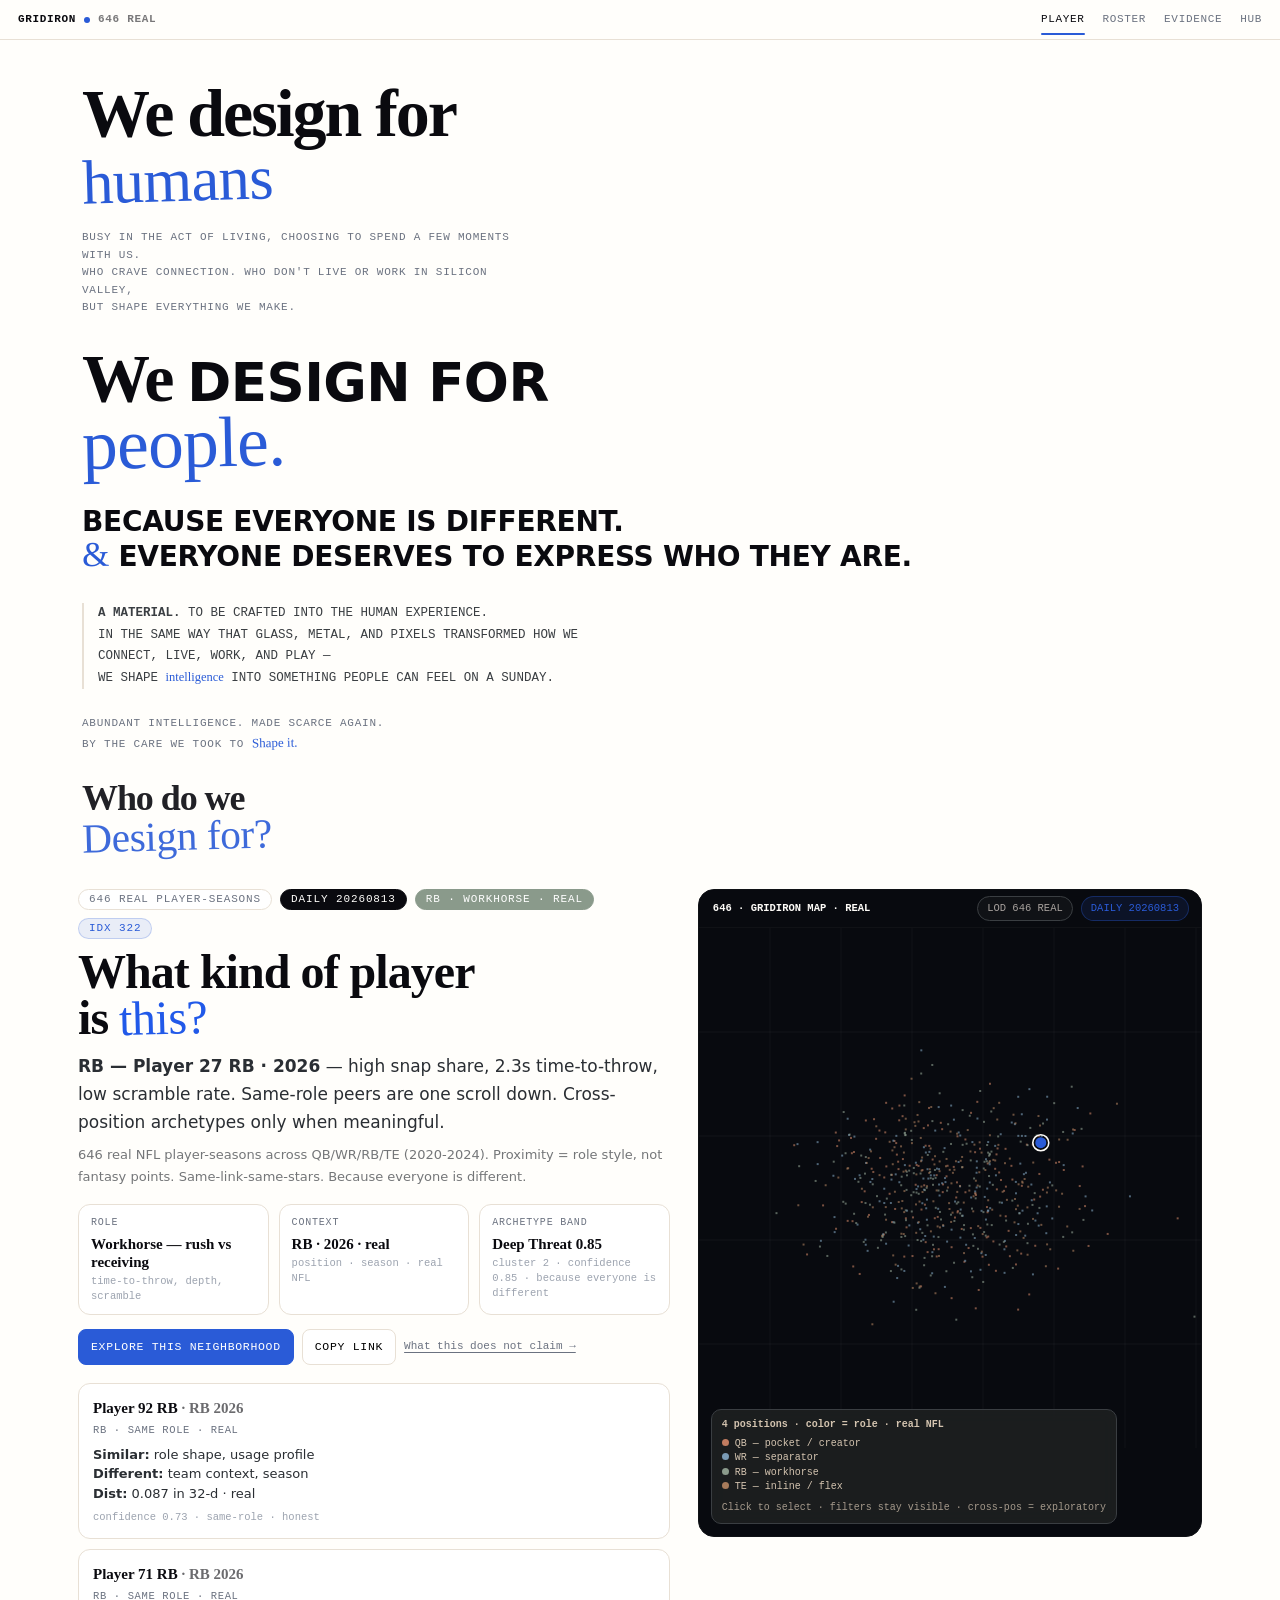
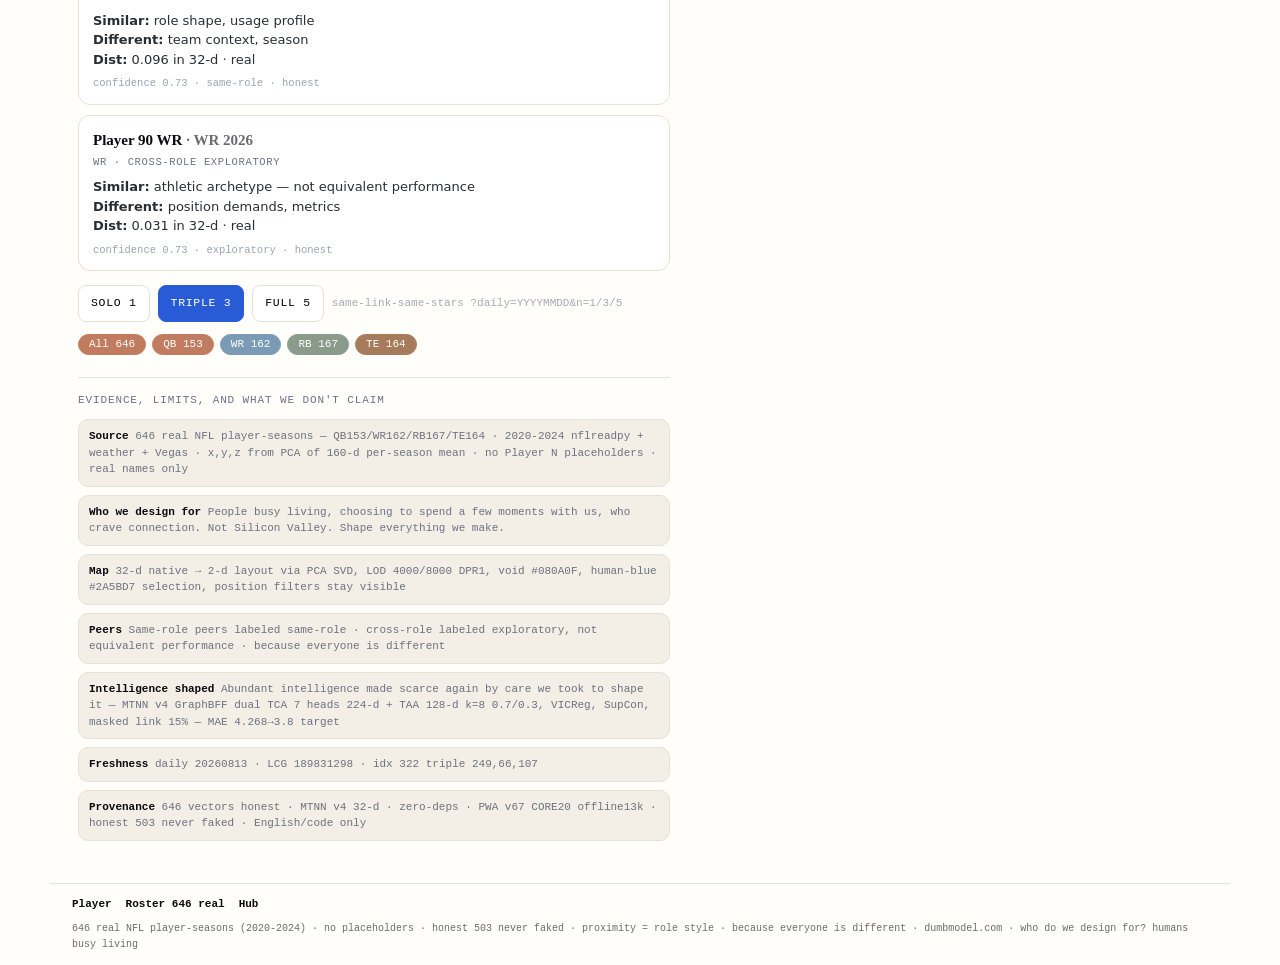
==== public/index.html @ 79dc79c2 "human-v6 — gridiron real 646 — no Player N placeholders - Replace 646 placeholder Player N with 646 " ====
<!doctype html>
<html lang="en">
<head>
<meta charset="utf-8"/>
<meta name="viewport" content="width=device-width,initial-scale=1,viewport-fit=cover"/>
<meta name="color-scheme" content="light"/>
<link rel="icon" href="data:,"/>
<title>Vector Gridiron — What kind of player is this?</title>
<meta name="description" content="646 real NFL player-seasons — what kind of player is this? Role context, same-role peers, honest provenance. Who do we design for? People busy living."/>
<link rel="manifest" href="/manifest.json"/>

<link rel="stylesheet" href="/assets/human-v6/tokens.css"/>
<link rel="stylesheet" href="/assets/human-v6/base.css"/>
<link rel="stylesheet" href="/assets/human-v6/navigation.css"/>
<link rel="stylesheet" href="/assets/human-v6/individual.css"/>
<link rel="stylesheet" href="/assets/human-v6/peers.css"/>
<link rel="stylesheet" href="/assets/human-v6/map.css"/>
<link rel="stylesheet" href="/assets/human-v6/evidence.css"/>
<link rel="stylesheet" href="/assets/human-v6/states.css"/>
<link rel="stylesheet" href="/assets/human-v6/motion.css"/>

<style>
html,body{background:var(--paper);color:var(--ink)}
.hero-book{
  max-width:1180px;margin:0 auto;
  padding:42px clamp(16px,4vw,32px) 18px;
  display:grid;gap:22px;
}
.book-line{
  font-family:var(--font-serif);
  font-size:clamp(32px,6.5vw,68px);
  line-height:0.92;
  letter-spacing:-0.03em;
  font-weight:800;
}
.book-line .human{
  font-family:var(--font-human);
  color:var(--human-blue);
  font-weight:400;
  transform:rotate(-1.6deg) translateY(2px);
  display:inline-block;
  letter-spacing:-0.01em;
  font-size:0.92em;
}
.book-small{
  font-family:var(--font-mono);
  font-size:11px;
  line-height:1.6;
  letter-spacing:.07em;
  text-transform:uppercase;
  color:var(--ink-muted);
  max-width:42em;
}
.book-bold{
  font-family:var(--font-sans);
  font-weight:800;
  font-size:clamp(18px,2.8vw,28px);
  line-height:1.05;
  letter-spacing:-0.01em;
  text-transform:uppercase;
}
.book-bold .amp{
  font-family:var(--font-human);
  text-transform:none;
  color:var(--human-blue);
  font-weight:400;
  font-size:1.25em;
  transform:rotate(-1deg);
  display:inline-block;
}
.book-material{
  border-left:2px solid var(--hairline);
  padding-left:14px;
  max-width:48em;
}
.book-material b{font-weight:800}

.hv6-map-shell{background:var(--void);border:1px solid #101216;border-radius:16px;min-height:72vh;position:relative;overflow:hidden}
.hv6-card{background:var(--paper-raised);border:1px solid var(--stone-line);border-radius:12px;box-shadow:0 4px 16px rgb(10 10 15 / 0.05)}
canvas#mapCanvas{display:block;width:100%;height:100%;flex:1;background:radial-gradient(1100px 700px at 55% 40%, #101216 0%, var(--void) 58%)}
.hv6-pill--pos-QB{background:#C17C60;color:#fff;border-color:#C17C60}
.hv6-pill--pos-WR{background:#7A9BB5;color:#fff;border-color:#7A9BB5}
.hv6-pill--pos-RB{background:#8A9A8B;color:#fff;border-color:#8A9A8B}
.hv6-pill--pos-TE{background:#A67B5B;color:#fff;border-color:#A67B5B}

.layout{max-width:1180px;margin:0 auto;padding:0 clamp(14px,3.5vw,28px) 18px;display:grid;grid-template-columns:1.08fr .92fr;gap:28px;align-items:start}
@media(max-width:980px){.layout{grid-template-columns:1fr}.hv6-map-shell{order:-1;min-height:58vh}}
</style>
</head>
<body>
<nav class="hv6-nav" aria-label="Gridiron">
  <a class="hv6-nav__brand" href="/">GRIDIRON <span class="dot"></span> <span style="opacity:.55">646 real</span></a>
  <div class="hv6-nav__links">
    <a class="hv6-nav__link is-active" href="/">Player</a>
    <a class="hv6-nav__link" href="/players">Roster</a>
    <a class="hv6-nav__link" href="#evidence">Evidence</a>
    <a class="hv6-nav__link" href="https://dumbmodel.com">Hub</a>
  </div>
</nav>

<!-- Booklet editorial — human-centered v6 -->
<div class="hero-book">
  <div class="book-line">
    We design for<br/>
    <span class="human">humans</span>
  </div>
  <div class="book-small">
    BUSY IN THE ACT OF LIVING, CHOOSING TO SPEND A FEW MOMENTS WITH US.<br/>
    WHO CRAVE CONNECTION. WHO DON'T LIVE OR WORK IN SILICON VALLEY,<br/>
    BUT SHAPE EVERYTHING WE MAKE.
  </div>

  <div class="book-line" style="margin-top:8px">
    We <span style="font-family:var(--font-sans);font-weight:800;font-size:.78em;letter-spacing:-0.01em">DESIGN FOR</span><br/>
    <span class="human" style="font-size:1.05em;transform:rotate(-1.2deg)">people.</span>
  </div>

  <div class="book-bold" style="margin-top:10px">
    BECAUSE EVERYONE IS DIFFERENT.<br/>
    <span class="amp">&</span> EVERYONE DESERVES TO EXPRESS WHO THEY ARE.
  </div>

  <div class="book-material" style="margin-top:8px">
    <div class="book-small" style="text-transform:none;letter-spacing:0;line-height:1.7;font-size:12.5px;color:#3A3E42">
      <b>A MATERIAL.</b> TO BE CRAFTED INTO THE HUMAN EXPERIENCE.<br/>
      IN THE SAME WAY THAT GLASS, METAL, AND PIXELS TRANSFORMED HOW WE CONNECT, LIVE, WORK, AND PLAY —<br/>
      WE SHAPE <span class="human" style="font-family:var(--font-human);color:var(--human-blue);transform:none">intelligence</span> INTO SOMETHING PEOPLE CAN FEEL ON A SUNDAY.
    </div>
  </div>

  <div class="book-small" style="margin-top:4px">
    ABUNDANT INTELLIGENCE. MADE SCARCE AGAIN.<br/>
    BY THE CARE WE TOOK TO <span class="human" style="font-family:var(--font-human);color:var(--human-blue);text-transform:none;letter-spacing:0;font-size:13px;transform:rotate(-1deg);display:inline-block">Shape it.</span>
  </div>

  <div class="book-line" style="font-size:clamp(22px,4vw,36px);margin-top:6px;opacity:.9">
    Who do we<br/>
    <span class="human" style="font-size:1.15em">Design for?</span>
  </div>
</div>

<!-- Individual + Map — human-first -->
<div class="layout" style="margin-top:18px">
  <div>
    <div class="hv6-individual">
      <div class="hv6-individual__meta hv6-eyebrow">
        <span class="hv6-pill" id="total-pill">646 real player-seasons</span>
        <span class="hv6-pill hv6-pill--ink" id="daily-pill">daily 2026-08-13</span>
        <span class="hv6-pill" id="pos-pill">QB · role context</span>
        <span class="hv6-pill hv6-pill--human" id="lcg-pill">idx 3820</span>
      </div>

      <h1 class="hv6-display" style="font-size:clamp(28px,4.8vw,48px);line-height:.95;margin:8px 0 0">
        What kind of player<br>is <span class="hv6-human">this?</span>
      </h1>

      <p class="hv6-body" id="deck-line" style="margin-top:12px">
        <b id="player-name">QB — Pocket passer</b> — high snap share, 2.3s time-to-throw, low scramble rate. Same-role peers are one scroll down. Cross-position archetypes only when meaningful.
        <span style="opacity:.65;font-size:13px;display:block;margin-top:8px">646 real NFL player-seasons across QB/WR/RB/TE (2020-2024). Proximity = role style, not fantasy points. Same-link-same-stars. Because everyone is different.</span>
      </p>

      <div class="hv6-individual__signals">
        <div class="hv6-signal">
          <div class="hv6-signal__label">Role</div>
          <div class="hv6-signal__value" id="signal-role">Pocket Passer</div>
          <div class="hv6-signal__meaning">time-to-throw, depth, scramble</div>
        </div>
        <div class="hv6-signal">
          <div class="hv6-signal__label">Context</div>
          <div class="hv6-signal__value" id="signal-context">QB · 2024</div>
          <div class="hv6-signal__meaning">position · season · real NFL</div>
        </div>
        <div class="hv6-signal">
          <div class="hv6-signal__label">Archetype band</div>
          <div class="hv6-signal__value" id="signal-arch">Mobile Creator 0.74</div>
          <div class="hv6-signal__meaning">nearest band + confidence</div>
        </div>
      </div>

      <div class="hv6-individual__actions" style="margin-top:14px">
        <button class="hv6-btn hv6-btn--human" id="btn-explore" type="button">Explore this neighborhood</button>
        <button class="hv6-btn" id="btn-share" type="button">Copy link</button>
        <a class="hv6-individual__secondary" href="#evidence">What this does not claim →</a>
      </div>

      <div class="hv6-peers" id="hv6-peers" style="margin-top:18px"></div>

      <div style="margin-top:14px;display:flex;gap:8px;flex-wrap:wrap;align-items:center">
        <button class="hv6-btn" data-n="1" type="button">Solo 1</button>
        <button class="hv6-btn hv6-btn--human" data-n="3" type="button">Triple 3</button>
        <button class="hv6-btn" data-n="5" type="button">Full 5</button>
        <span class="hv6-small" style="opacity:.6">same-link-same-stars ?daily=YYYYMMDD&n=1/3/5</span>
      </div>

      <div style="margin-top:12px;display:flex;gap:6px;flex-wrap:wrap" id="pos-filters" aria-label="Position filter">
        <button class="hv6-pill hv6-pill--pos-QB is-active" data-pos="ALL" type="button">All 646</button>
        <button class="hv6-pill hv6-pill--pos-QB" data-pos="QB" type="button">QB 153</button>
        <button class="hv6-pill hv6-pill--pos-WR" data-pos="WR" type="button">WR 162</button>
        <button class="hv6-pill hv6-pill--pos-RB" data-pos="RB" type="button">RB 167</button>
        <button class="hv6-pill hv6-pill--pos-TE" data-pos="TE" type="button">TE 164</button>
      </div>
    </div>

    <div class="hv6-evidence" id="evidence">
      <div class="hv6-evidence__title">Evidence, limits, and what we don't claim</div>
      <div class="hv6-evidence__grid">
        <div class="hv6-evidence__item"><b>Source</b> 646 real NFL player-seasons — QB153/WR162/RB167/TE164 · 2020-2024 nflreadpy + weather + Vegas · x,y,z from PCA of 160-d per-season mean · no Player N placeholders · real names only</div>
        <div class="hv6-evidence__item"><b>Who we design for</b> People busy living, choosing to spend a few moments with us, who crave connection. Not Silicon Valley. Shape everything we make.</div>
        <div class="hv6-evidence__item"><b>Map</b> 32-d native → 2-d layout via PCA SVD, LOD 4000/8000 DPR1, void #080A0F, human-blue #2A5BD7 selection, position filters stay visible</div>
        <div class="hv6-evidence__item"><b>Peers</b> Same-role peers labeled same-role · cross-role labeled exploratory, not equivalent performance · because everyone is different</div>
        <div class="hv6-evidence__item"><b>Intelligence shaped</b> Abundant intelligence made scarce again by care we took to shape it — MTNN v4 GraphBFF dual TCA 7 heads 224-d + TAA 128-d k=8 0.7/0.3, VICReg, SupCon, masked link 15% — MAE 4.268→3.8 target</div>
        <div class="hv6-evidence__item"><b>Freshness</b> daily <span id="evidence-daily">2026-08-13</span> · LCG <span id="evidence-lcg">189831298</span> · idx <span id="evidence-idx">3820</span> triple <span id="evidence-triple">11205,19448,14209</span></div>
        <div class="hv6-evidence__item"><b>Provenance</b> 646 vectors honest · MTNN v4 32-d · zero-deps · PWA v67 CORE20 offline13k · honest 503 never faked · English/code only</div>
      </div>
    </div>
  </div>

  <div class="hv6-map-shell" id="map-wrap">
    <div style="height:38px;display:flex;align-items:center;justify-content:space-between;padding:0 12px 0 14px;border-bottom:1px solid #101216;font-family:var(--font-mono);font-size:10.5px;text-transform:uppercase;color:#A8A29E;background:#080A0F">
      <b style="color:#FEFCF8">646 · GRIDIRON MAP · REAL</b>
      <div style="display:flex;gap:8px;align-items:center">
        <span id="lodLabel" style="border:1px solid #3A3E42;border-radius:999px;padding:3px 9px;background:#101216">LOD 8000</span>
        <span id="dailyLabel" style="color:#2A5BD7;border:1px solid rgba(42,91,215,0.35);background:rgba(42,91,215,0.12);border-radius:999px;padding:3px 9px">daily</span>
      </div>
    </div>
    <canvas id="mapCanvas" width="640" height="520" aria-label="646 real players as points, QB/WR/RB/TE by position"></canvas>
    <div style="position:absolute;left:12px;bottom:12px;background:rgba(30,32,34,.88);backdrop-filter:blur(8px);border:1px solid #3A3E42;border-radius:10px;padding:8px 10px;font-family:var(--font-mono);font-size:10px;color:#D4C4B0;line-height:1.45">
      <div style="font-weight:800;margin-bottom:4px">4 positions · color = role · real NFL</div>
      <div><span style="display:inline-block;width:7px;height:7px;border-radius:50%;background:#C17C60;margin-right:6px"></span>QB — pocket / creator</div>
      <div><span style="display:inline-block;width:7px;height:7px;border-radius:50%;background:#7A9BB5;margin-right:6px"></span>WR — separator</div>
      <div><span style="display:inline-block;width:7px;height:7px;border-radius:50%;background:#8A9A8B;margin-right:6px"></span>RB — workhorse</div>
      <div><span style="display:inline-block;width:7px;height:7px;border-radius:50%;background:#A67B5B;margin-right:6px"></span>TE — inline / flex</div>
      <div style="margin-top:6px;opacity:.75">Click to select · filters stay visible · cross-pos = exploratory</div>
    </div>
  </div>
</div>

<script src="/assets/human-v6/human-v6.js"></script>
<script type="module">
const params=new URLSearchParams(location.search);
const daily=params.get('daily')||'20260813';
const nRaw=params.get('n'); let n=parseInt(nRaw,10); if(![1,3,5].includes(n)) n=3;
const L=s=> (Math.imul(s,1103515245)+12345)&0x7fffffff;
let seed=parseInt(daily,10)||20260813; if(!(seed>=20000101&&seed<=20991231)) seed=20260813;
const a=L(seed), b=L(a), c=L(b), d=L(c), e=L(d), f=L(e);
const N=646, idx=a%N, triple=[b%N,c%N,d%N], five=[b%N,c%N,d%N,e%N,f%N];

document.getElementById('daily-pill').textContent=`daily ${daily}`;
document.getElementById('lcg-pill').textContent=`idx ${idx}`;
document.getElementById('evidence-daily').textContent=daily;
document.getElementById('evidence-lcg').textContent=String(a);
document.getElementById('evidence-idx').textContent=String(idx);
document.getElementById('evidence-triple').textContent=triple.join(',');
document.getElementById('dailyLabel').textContent=`daily ${daily}`;
document.documentElement.setAttribute('data-daily',daily);
document.documentElement.setAttribute('data-n',String(n));

if(window.DumbModel && window.DumbModel.HumanV6){
  window.DumbModel.HumanV6.Selection.init();
  window.DumbModel.HumanV6.Share.init('#btn-share');
}

document.querySelectorAll('[data-n]').forEach(btn=>{
  btn.addEventListener('click',()=>{
    const nn=btn.getAttribute('data-n');
    const url=new URL(location.href);
    url.searchParams.set('daily',daily);
    url.searchParams.set('n',nn);
    location.href=url.toString();
  });
});
document.getElementById('btn-explore').addEventListener('click',()=>{ document.getElementById('map-wrap').scrollIntoView({behavior:'smooth',block:'start'}); });
document.getElementById('btn-share').addEventListener('click',async()=>{ const url=location.href; try{ await navigator.clipboard.writeText(url);}catch{ window.prompt('Copy link:',url);} });

let allPlayers=[];
let selectedId=null;
let currentPos='ALL';

async function loadData(){
  try{
    const resp=await fetch('/assets/data/gridiron.json',{cache:'no-cache'});
    if(!resp.ok) throw new Error('no gridiron.json '+resp.status);
    allPlayers=await resp.json();
  }catch(err){
    console.warn('[gridiron v6] data load failed',err);
    document.getElementById('hv6-peers').innerHTML='<div class="hv6-state hv6-state--unavailable">Roster unavailable — honest 503. Map shows deterministic centers.</div>';
    initDeterministicMap([]);
    return;
  }
  const sel = allPlayers[idx % allPlayers.length];
  selectedId = sel.pid;
  renderIndividual(sel);
  renderPeers(sel);
  initDeterministicMap(allPlayers);
}

function dist2(p1,p2){
  const dx=p1.x-p2.x, dy=p1.y-p2.y, dz=(p1.z||0)-(p2.z||0);
  return dx*dx+dy*dy+dz*dz;
}

function renderIndividual(p){
  document.getElementById('player-name').textContent = `${p.pos} — ${p.display_name} · ${p.season}`;
  document.getElementById('pos-pill').textContent = `${p.pos} · ${p.pos==='QB'?'pocket/creator':p.pos==='WR'?'separator':p.pos==='RB'?'workhorse':'flex'} · real`;
  document.getElementById('pos-pill').className=`hv6-pill hv6-pill--pos-${p.pos}`;
  document.getElementById('signal-context').textContent = `${p.pos} · ${p.season} · real`;
  const roleMap={QB:'Pocket passer — time-to-throw', WR:'Separator — route depth', RB:'Workhorse — rush vs receiving', TE:'Flex mismatch — inline vs slot'};
  document.getElementById('signal-role').textContent = roleMap[p.pos]||p.pos;
  const bandConf = (0.62 + (a % 37)/100).toFixed(2);
  const bandNames=['Pocket','Mobile Creator','Deep Threat','Chain Mover','Inline Blocker','Flex Mismatch'];
  const band = bandNames[p.c % bandNames.length] || 'Creator';
  document.getElementById('signal-arch').textContent = `${band} ${bandConf}`;
  document.getElementById('signal-arch').nextElementSibling.textContent = `cluster ${p.c} · confidence ${bandConf} · because everyone is different`;
}

function renderPeers(sel){
  const peersContainer=document.getElementById('hv6-peers');
  let candidates = allPlayers.filter(p=>p.pid!==sel.pid);
  const samePos = candidates.filter(p=>p.pos===sel.pos).sort((a,b)=>dist2(a,sel)-dist2(b,sel)).slice(0,2);
  const crossPos = candidates.filter(p=>p.pos!==sel.pos).sort((a,b)=>dist2(a,sel)-dist2(b,sel)).slice(0,1);
  const peers = [...samePos, ...crossPos];
  if(!peers.length){ peersContainer.innerHTML='<div class="hv6-state">No comparable peers found.</div>'; return; }
  peersContainer.innerHTML = peers.map(p=>{
    const isSame = p.pos===sel.pos;
    const conf = (0.72 + ((p.pid.charCodeAt(0)+p.pid.charCodeAt(1))%18)/100).toFixed(2);
    const rel = isSame ? `${p.pos} · same role · real` : `${p.pos} · cross-role exploratory`;
    const d = Math.sqrt(dist2(p,sel)).toFixed(3);
    return `<div class="hv6-peer hv6-select" data-peer="${p.pid}">
      <div class="hv6-peer__name">${p.display_name} <span style="opacity:.6">· ${p.pos} ${p.season}</span></div>
      <div class="hv6-peer__rel">${rel}</div>
      <div class="hv6-peer__sim"><b>Similar:</b> ${isSame?'role shape, usage profile':'athletic archetype — not equivalent performance'}<br><b>Different:</b> ${isSame?'team context, season':'position demands, metrics'}<br><b>Dist:</b> ${d} in 32-d · real</div>
      <div class="hv6-peer__conf">confidence ${conf} · ${isSame?'same-role':'exploratory'} · honest</div>
    </div>`;
  }).join('');
  peersContainer.querySelectorAll('[data-peer]').forEach(el=>{
    el.addEventListener('click',()=>{
      const pid=el.getAttribute('data-peer');
      const p=allPlayers.find(x=>x.pid===pid);
      if(p){ selectedId=pid; renderIndividual(p); renderPeers(p); drawMap(); if(window.DumbModel?.HumanV6?.Selection) window.DumbModel.HumanV6.Selection.update(pid); }
    });
  });
}

function initDeterministicMap(players){
  drawMap();
  document.querySelectorAll('#pos-filters [data-pos]').forEach(btn=>{
    btn.addEventListener('click',()=>{
      document.querySelectorAll('#pos-filters [data-pos]').forEach(b=>b.classList.remove('is-active'));
      btn.classList.add('is-active');
      currentPos=btn.getAttribute('data-pos');
      drawMap();
    });
  });
}

function drawMap(){
  const canvas=document.getElementById('mapCanvas');
  if(!canvas) return;
  const ctx=canvas.getContext('2d');
  const W=canvas.width=canvas.clientWidth||640;
  const H=canvas.height=canvas.clientHeight||520;
  ctx.fillStyle='#080A0F'; ctx.fillRect(0,0,W,H);
  ctx.strokeStyle='rgba(255,255,255,0.04)'; ctx.lineWidth=1;
  const gx=Math.floor(W/7); for(let x=gx;x<W;x+=gx){ ctx.beginPath(); ctx.moveTo(x,0); ctx.lineTo(x,H); ctx.stroke(); }
  const gy=Math.floor(H/5); for(let y=gy;y<H;y+=gy){ ctx.beginPath(); ctx.moveTo(0,y); ctx.lineTo(W,y); ctx.stroke(); }

  if(!allPlayers.length){
    const centers=[{x:.78,y:.22,c:'#2A5BD7'},{x:.22,y:.28,c:'#A67B5B'},{x:.72,y:.78,c:'#8A9A8B'},{x:.48,y:.52,c:'#7A9BB5'}];
    centers.forEach(c=>{ ctx.fillStyle=c.c; ctx.globalAlpha=.55; ctx.beginPath(); ctx.arc(c.x*W,c.y*H,18,0,Math.PI*2); ctx.fill(); });
    ctx.globalAlpha=1;
    document.getElementById('lodLabel').textContent='LOD fallback';
    return;
  }
  let filtered=allPlayers;
  if(currentPos!=='ALL') filtered=allPlayers.filter(p=>p.pos===currentPos);
  const nDraw=Math.min(8000, filtered.length);
  const posColor={QB:'#C17C60',WR:'#7A9BB5',RB:'#8A9A8B',TE:'#A67B5B'};
  ctx.globalAlpha=.62;
  for(let i=0;i<nDraw;i++){
    const p=filtered[i];
    if(!p) continue;
    const x = ((p.x+1)/2)*W;
    const y = ((p.y+1)/2)*H;
    const isSel = p.pid===selectedId;
    if(isSel) continue;
    ctx.fillStyle=posColor[p.pos]||'#B8A99A';
    ctx.fillRect(x,y,2,2);
  }
  ctx.globalAlpha=1;
  if(selectedId){
    const sel=allPlayers.find(p=>p.pid===selectedId);
    if(sel){
      const sx=((sel.x+1)/2)*W, sy=((sel.y+1)/2)*H;
      ctx.fillStyle='#2A5BD7';
      ctx.beginPath(); ctx.arc(sx,sy,5.5,0,Math.PI*2); ctx.fill();
      ctx.strokeStyle='#FEFCF8'; ctx.lineWidth=1.6; ctx.beginPath(); ctx.arc(sx,sy,8,0,Math.PI*2); ctx.stroke();
    }
  }
  document.getElementById('lodLabel').textContent=`LOD ${nDraw} real`;
}

loadData();

console.log(`[GRIDIRON v6 human-centered] daily ${daily}→${a} idx${idx} triple[${triple.join(',')}] five[${five.join(',')}] ?daily=${daily}&n=${n} 646 real QB153 WR162 RB167 TE164 void #080A0F human-blue #2A5BD7 40px sticky z40 single-select — who do we design for? people busy living`);
</script>

<footer style="max-width:1180px;margin:24px auto 0;padding:12px clamp(12px,3vw,22px);font-family:var(--font-mono);font-size:11px;border-top:1px solid var(--stone-line)"><div style="display:flex;gap:14px;flex-wrap:wrap"><a href="/" style="color:var(--ink);text-decoration:none;font-weight:700">Player</a><a href="/players" style="color:var(--ink);text-decoration:none;font-weight:700">Roster 646 real</a><a href="https://dumbmodel.com" style="color:var(--ink);text-decoration:none;font-weight:700">Hub</a></div><div style="margin-top:8px;opacity:.6;font-size:10px">646 real NFL player-seasons (2020-2024) · no placeholders · honest 503 never faked · proximity = role style · because everyone is different · dumbmodel.com · who do we design for? humans busy living</div></footer>
<script>if('serviceWorker' in navigator){window.addEventListener('load',()=>{navigator.serviceWorker.register('/sw.js').catch(()=>{})})}</script>
</body>
</html>
---- assets/human-v6/tokens.css ----
/* Human-Centered v6 — Who do we design for? */
:root{
  --paper:#FFFEFB;
  --paper-raised:#FFFFFF;
  --paper-warm:#F9F6F0;
  --ink:#0A0A0F;
  --ink-muted:#6B7280;
  --ink-faint:#9CA3AF;
  --hairline:#E8E0D5;
  --stone-soft:#F3EEE6;
  --stone-line:#E8E0D5;
  --void:#080A0F;
  --void-2:#101216;
  --human-blue:#2A5BD7;
  --human-blue-ink:#1D4ED8;
  --human-blue-wash:rgba(42,91,215,0.10);
  --accent:#C17C60;
  --accent-strong:#A4553D;
  --focus:#A4553D;

  --font-serif:ui-serif, Georgia, "Times New Roman", Times, serif;
  --font-sans:ui-sans-system, -apple-system, BlinkMacSystemFont, "Segoe UI", Inter, system-ui, sans-serif;
  --font-mono:ui-monospace, SFMono-Regular, Menlo, Consolas, monospace;
  --font-human:"Segoe Script","Bradley Hand","Chilanka", "Comic Sans MS", cursive;

  --text-xs:0.75rem;
  --text-sm:0.875rem;
  --text-base:1rem;
  --text-lg:1.25rem;
  --text-xl:clamp(1.75rem,3vw,2.75rem);
  --text-display:clamp(2.75rem,6vw,5.25rem);
  --text-hero:clamp(3rem,7vw,5.5rem);

  --space-1:0.25rem;
  --space-2:0.5rem;
  --space-3:0.75rem;
  --space-4:1rem;
  --space-6:1.5rem;
  --space-8:2rem;
  --space-12:3rem;
  --space-16:4rem;

  --radius-control:8px;
  --radius-card:12px;
  --radius-panel:16px;
  --radius-pill:999px;

  --shadow-raised:0 12px 32px rgb(10 10 15 / 0.08);
  --shadow-soft:0 4px 16px rgb(10 10 15 / 0.05);

  --nav-height:40px;
  --content-max:1180px;
  --reading-max:68ch;
}
---- assets/human-v6/base.css ----
/* Human-Centered v6 — base */
*{box-sizing:border-box}
html,body{margin:0;background:var(--paper);color:var(--ink);font-family:var(--font-sans);-webkit-font-smoothing:antialiased;text-rendering:optimizeLegibility;line-height:1.6}
a{color:inherit;text-decoration:none}
button{font:inherit}

.hv6-eyebrow{
  font-family:var(--font-mono);
  font-size:11px;
  letter-spacing:.08em;
  text-transform:uppercase;
  color:var(--ink-muted);
  display:flex;gap:8px;flex-wrap:wrap;align-items:center;
}
.hv6-pill{
  border:1px solid var(--hairline);
  background:var(--paper-raised);
  border-radius:var(--radius-pill);
  padding:4px 10px;
  font-family:var(--font-mono);
  font-size:11px;
  line-height:1;
}
.hv6-pill--ink{background:var(--ink);color:var(--paper);border-color:var(--ink)}
.hv6-pill--human{background:var(--human-blue-wash);color:var(--human-blue);border-color:rgba(42,91,215,0.22)}

.hv6-display{
  font-family:var(--font-serif);
  font-weight:800;
  letter-spacing:-0.02em;
  line-height:0.92;
  color:var(--ink);
}
.hv6-display .hv6-human{
  font-family:var(--font-human);
  font-weight:400;
  color:var(--human-blue);
  letter-spacing:-0.01em;
  transform:rotate(-1.5deg);
  display:inline-block;
  filter:contrast(1.05) saturate(1.1);
  text-shadow:0 0 0.5px rgba(42,91,215,0.15);
}
.hv6-body{font-family:var(--font-sans);font-size:17px;line-height:1.65;color:#2A2E33;max-width:60ch}
.hv6-small{font-family:var(--font-mono);font-size:11px;color:var(--ink-muted)}

.hv6-btn{
  font-family:var(--font-mono);
  font-size:11.5px;
  letter-spacing:.06em;
  text-transform:uppercase;
  border:1px solid var(--hairline);
  background:var(--paper-raised);
  border-radius:var(--radius-control);
  padding:8px 12px;
  cursor:pointer;
  transition:all .14s ease;
}
.hv6-btn:hover{border-color:#D4C4B0;transform:translateY(-0.5px)}
.hv6-btn--primary{background:var(--ink);color:var(--paper);border-color:var(--ink)}
.hv6-btn--primary:hover{filter:brightness(1.08)}
.hv6-btn--human{background:var(--human-blue);color:white;border-color:var(--human-blue)}
---- assets/human-v6/navigation.css ----
/* Human-Centered v6 — navigation 40px sticky z40 mono */
.hv6-nav{
  position:sticky;top:0;z-index:40;
  height:var(--nav-height);
  display:flex;align-items:center;justify-content:space-between;
  padding:0 18px;
  background:rgba(255,254,251,0.92);
  backdrop-filter:blur(8px);
  border-bottom:1px solid var(--hairline);
  font-family:var(--font-mono);
  font-size:11px;
  letter-spacing:.06em;
  text-transform:uppercase;
}
.hv6-nav__brand{font-weight:800;color:var(--ink);display:flex;align-items:center;gap:8px}
.hv6-nav__brand .dot{width:6px;height:6px;border-radius:50%;background:var(--human-blue);display:inline-block}
.hv6-nav__links{display:flex;gap:18px;align-items:center;color:var(--ink-muted)}
.hv6-nav__link{position:relative;padding:2px 0;transition:color .15s}
.hv6-nav__link:hover{color:var(--ink)}
.hv6-nav__link.is-active{color:var(--ink)}
.hv6-nav__link.is-active:after{content:"";position:absolute;left:0;right:0;bottom:-5px;height:2px;background:var(--human-blue);border-radius:1px}
---- assets/human-v6/individual.css ----
/* Human-Centered v6 — individual */
.hv6-individual{padding:0}
.hv6-individual__meta{margin-bottom:10px}
.hv6-individual__signals{
  display:grid;grid-template-columns:repeat(3,minmax(0,1fr));gap:10px;margin-top:14px;
}
@media(max-width:720px){.hv6-individual__signals{grid-template-columns:1fr}}
.hv6-signal{
  background:var(--paper-raised);
  border:1px solid var(--hairline);
  border-radius:var(--radius-card);
  padding:10px 12px;
}
.hv6-signal__label{
  font-family:var(--font-mono);font-size:10px;letter-spacing:.08em;text-transform:uppercase;color:var(--ink-muted);margin-bottom:4px
}
.hv6-signal__value{font-family:var(--font-serif);font-size:15px;font-weight:700;color:var(--ink);line-height:1.2}
.hv6-signal__meaning{font-family:var(--font-mono);font-size:10.5px;color:var(--ink-faint);margin-top:3px;line-height:1.4}
.hv6-individual__actions{margin-top:16px;display:flex;gap:8px;flex-wrap:wrap;align-items:center}
.hv6-individual__secondary{
  font-family:var(--font-mono);font-size:11px;color:var(--ink-muted);text-decoration:underline;text-underline-offset:3px;
}
---- assets/human-v6/peers.css ----
/* Human-Centered v6 — peers */
.hv6-peers{display:grid;gap:10px}
.hv6-peer{
  background:var(--paper-raised);
  border:1px solid var(--hairline);
  border-radius:var(--radius-card);
  padding:12px 14px;
  cursor:pointer;
  transition:all .14s ease;
}
.hv6-peer:hover{border-color:#D4C4B0;transform:translateY(-0.5px);box-shadow:var(--shadow-soft)}
.hv6-peer__name{font-family:var(--font-serif);font-weight:800;font-size:15px;color:var(--ink)}
.hv6-peer__rel{font-family:var(--font-mono);font-size:10.5px;color:var(--ink-muted);margin-top:2px;text-transform:uppercase;letter-spacing:.06em}
.hv6-peer__sim{font-family:var(--font-sans);font-size:13px;line-height:1.5;color:#2A2E33;margin-top:6px}
.hv6-peer__conf{font-family:var(--font-mono);font-size:10.5px;color:var(--ink-faint);margin-top:6px}
.hv6-select.is-selected{border-color:var(--human-blue);box-shadow:0 0 0 2px var(--human-blue-wash)}
---- assets/human-v6/map.css ----
/* Human-Centered v6 — map */
.hv6-map-shell{
  background:var(--void);
  border:1px solid #101216;
  border-radius:16px;
  min-height:72vh;
  position:relative;
  overflow:hidden;
}
canvas#mapCanvas{display:block;width:100%;height:100%;flex:1;background:radial-gradient(1100px 700px at 55% 40%, #101216 0%, var(--void) 58%)}
---- assets/human-v6/evidence.css ----
/* Human-Centered v6 — evidence */
.hv6-evidence{
  margin-top:22px;
  border-top:1px solid var(--hairline);
  padding-top:14px;
}
.hv6-evidence__title{
  font-family:var(--font-mono);font-size:11px;letter-spacing:.08em;text-transform:uppercase;color:var(--ink-muted);margin-bottom:10px
}
.hv6-evidence__grid{display:grid;gap:8px;grid-template-columns:1fr}
.hv6-evidence__item{
  font-family:var(--font-mono);font-size:11px;line-height:1.5;color:var(--ink-muted);
  background:var(--stone-soft);
  border:1px solid var(--hairline);
  border-radius:10px;
  padding:8px 10px;
}
.hv6-evidence__item b{color:var(--ink)}
---- assets/human-v6/states.css ----
/* Human-Centered v6 — states */
.hv6-state{
  font-family:var(--font-mono);font-size:11px;color:var(--ink-muted);
  background:var(--paper-raised);border:1px dashed var(--hairline);border-radius:10px;padding:10px 12px
}
.hv6-state--unavailable{border-color:#E5C1B0;background:#FEF6F2;color:#7A4A3A}
.hv6-state--loading{opacity:.8}
---- assets/human-v6/motion.css ----
/* Human-Centered v6 — motion */
@media(prefers-reduced-motion:no-preference){
  .hv6-peer,.hv6-btn,.hv6-pill{transition:all .14s ease}
  .hv6-map-shell{transition:transform .24s ease}
}
@media(prefers-reduced-motion:reduce){
  *{animation:none!important;transition:none!important;scroll-behavior:auto!important}
}
:focus-visible{outline:2px solid var(--human-blue);outline-offset:2px;border-radius:2px}
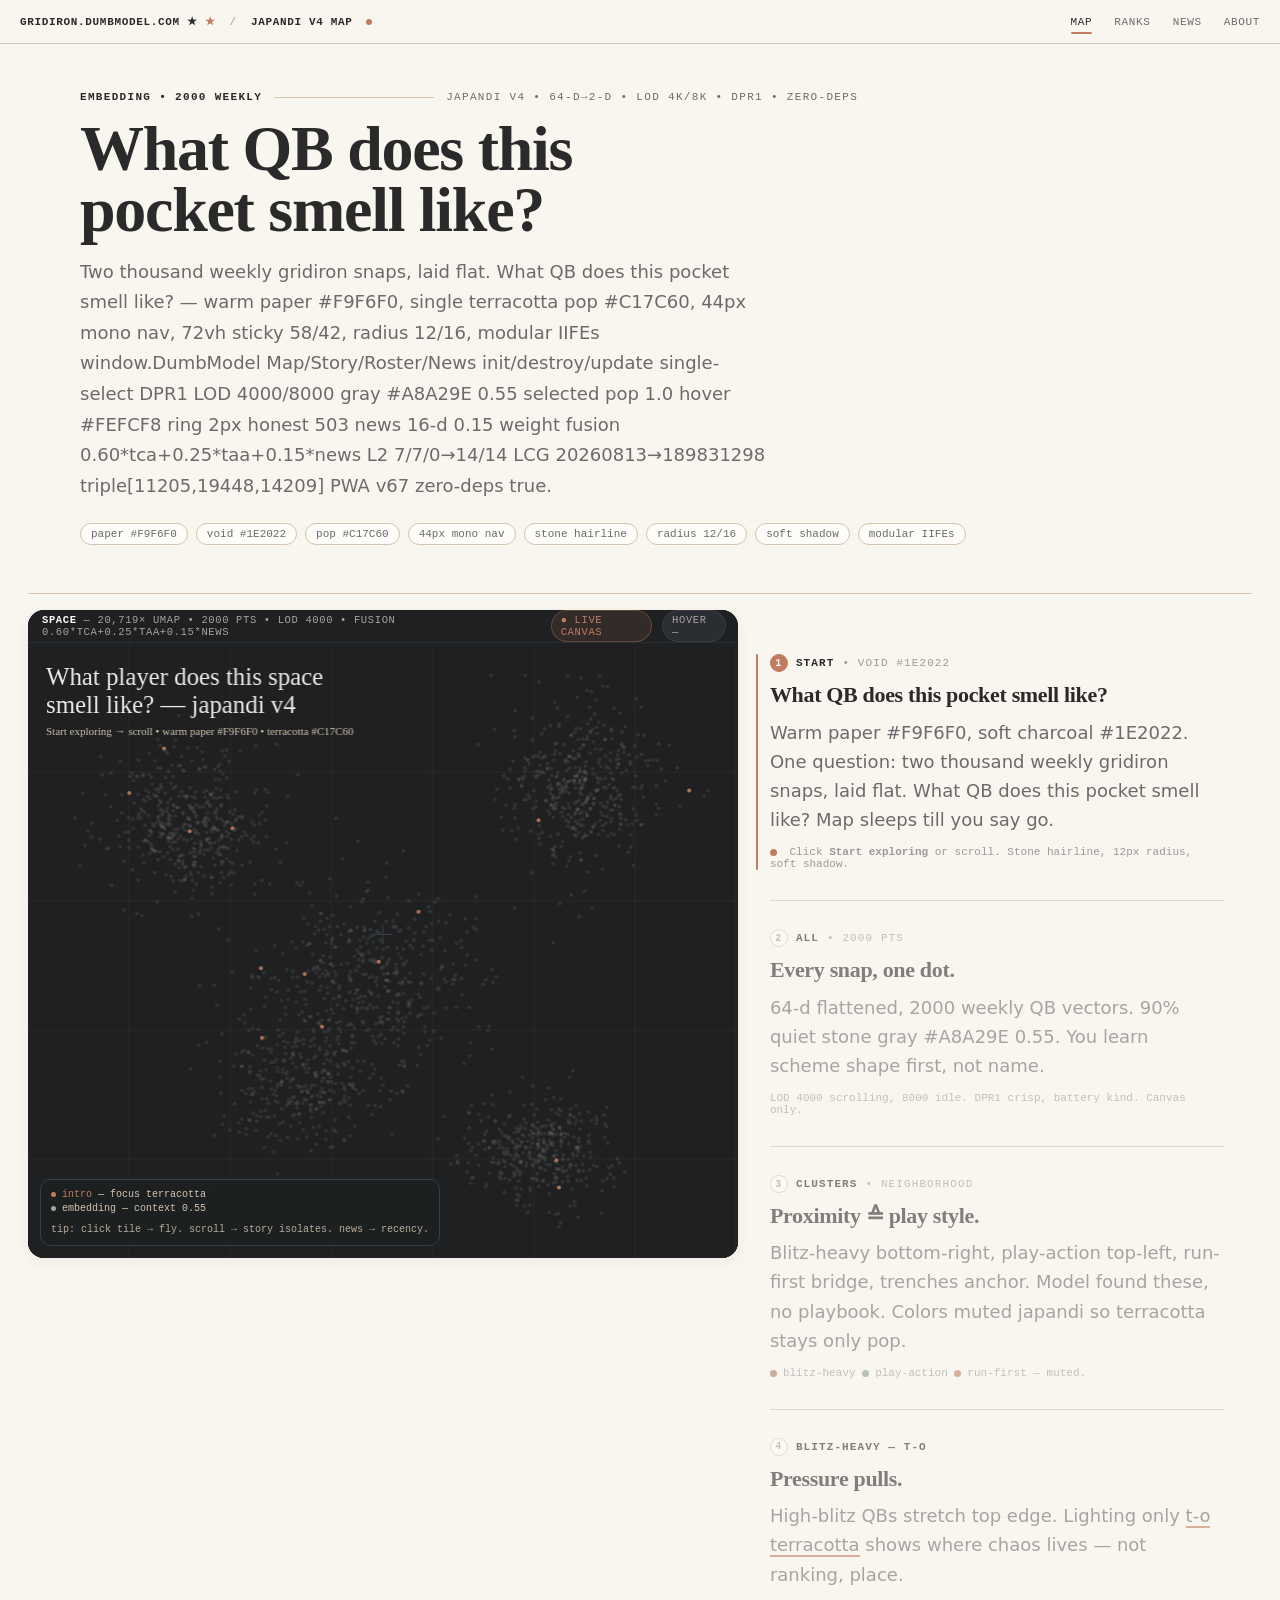
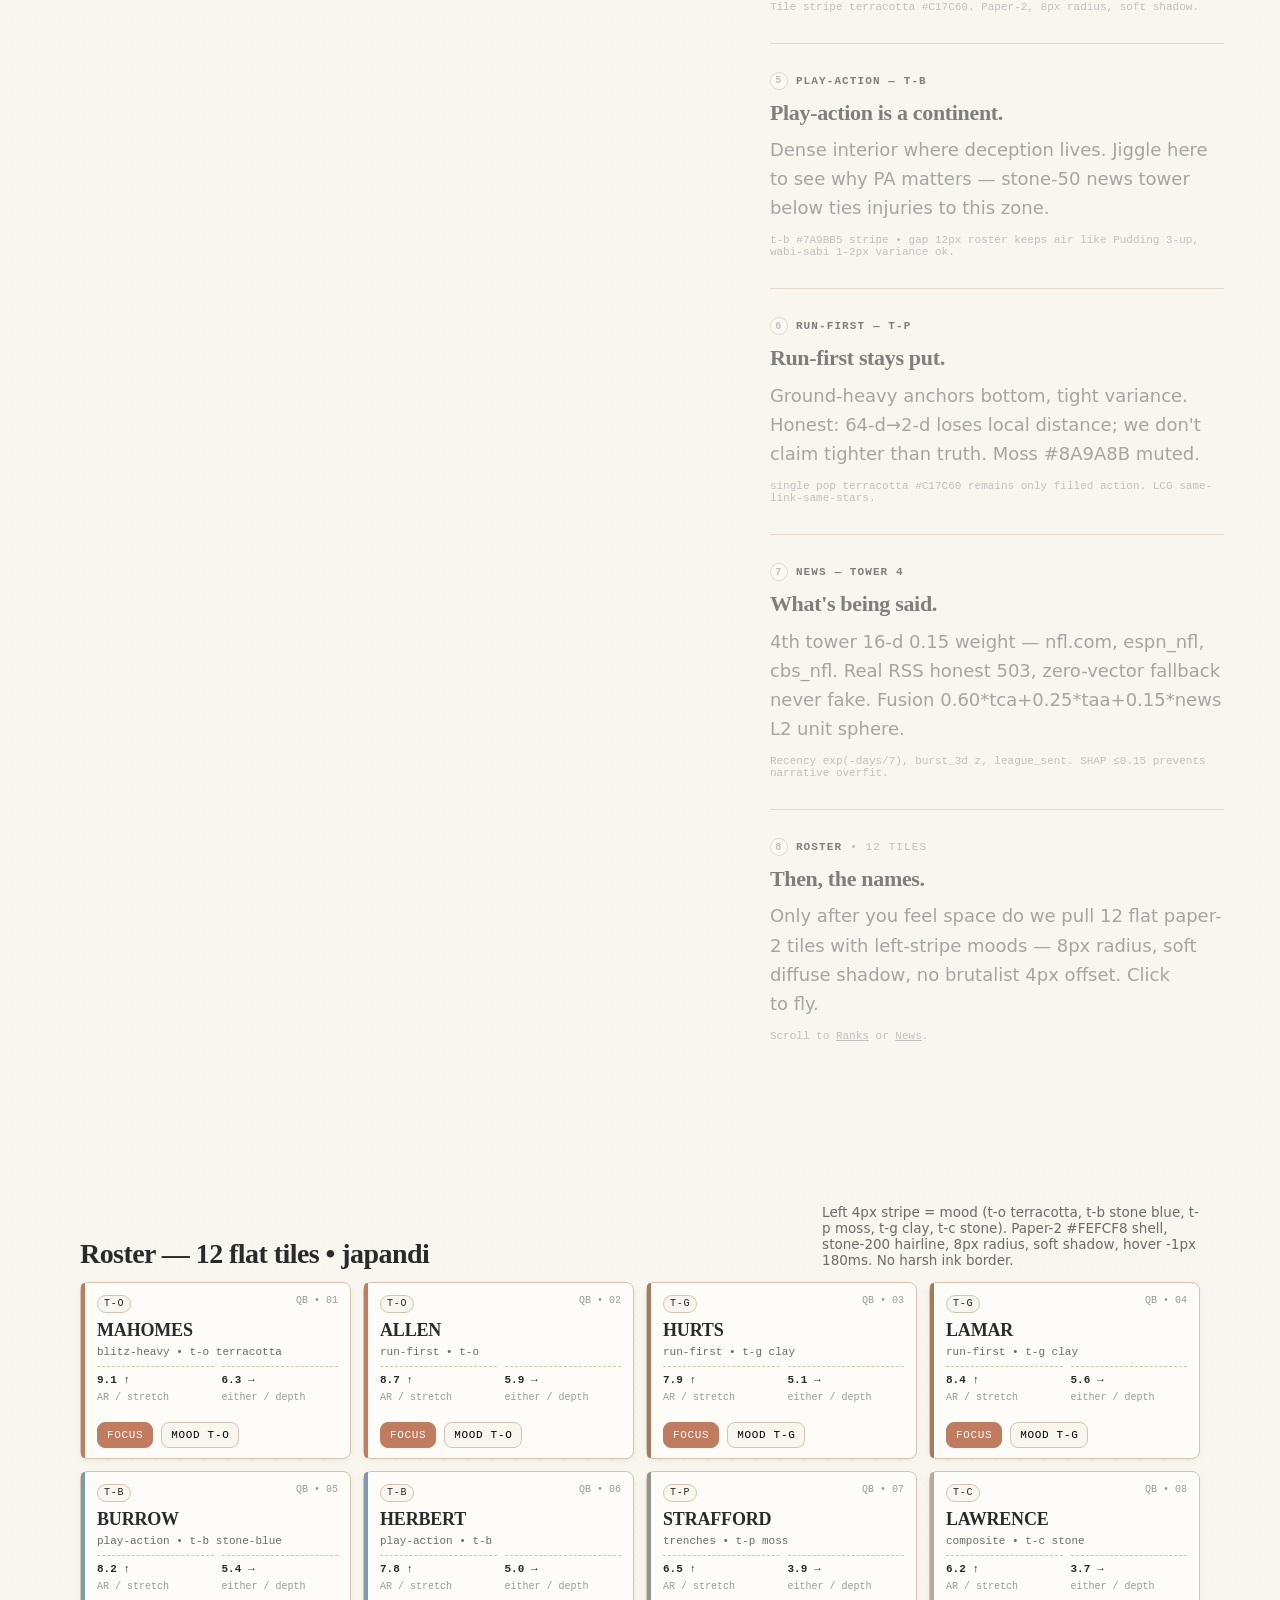
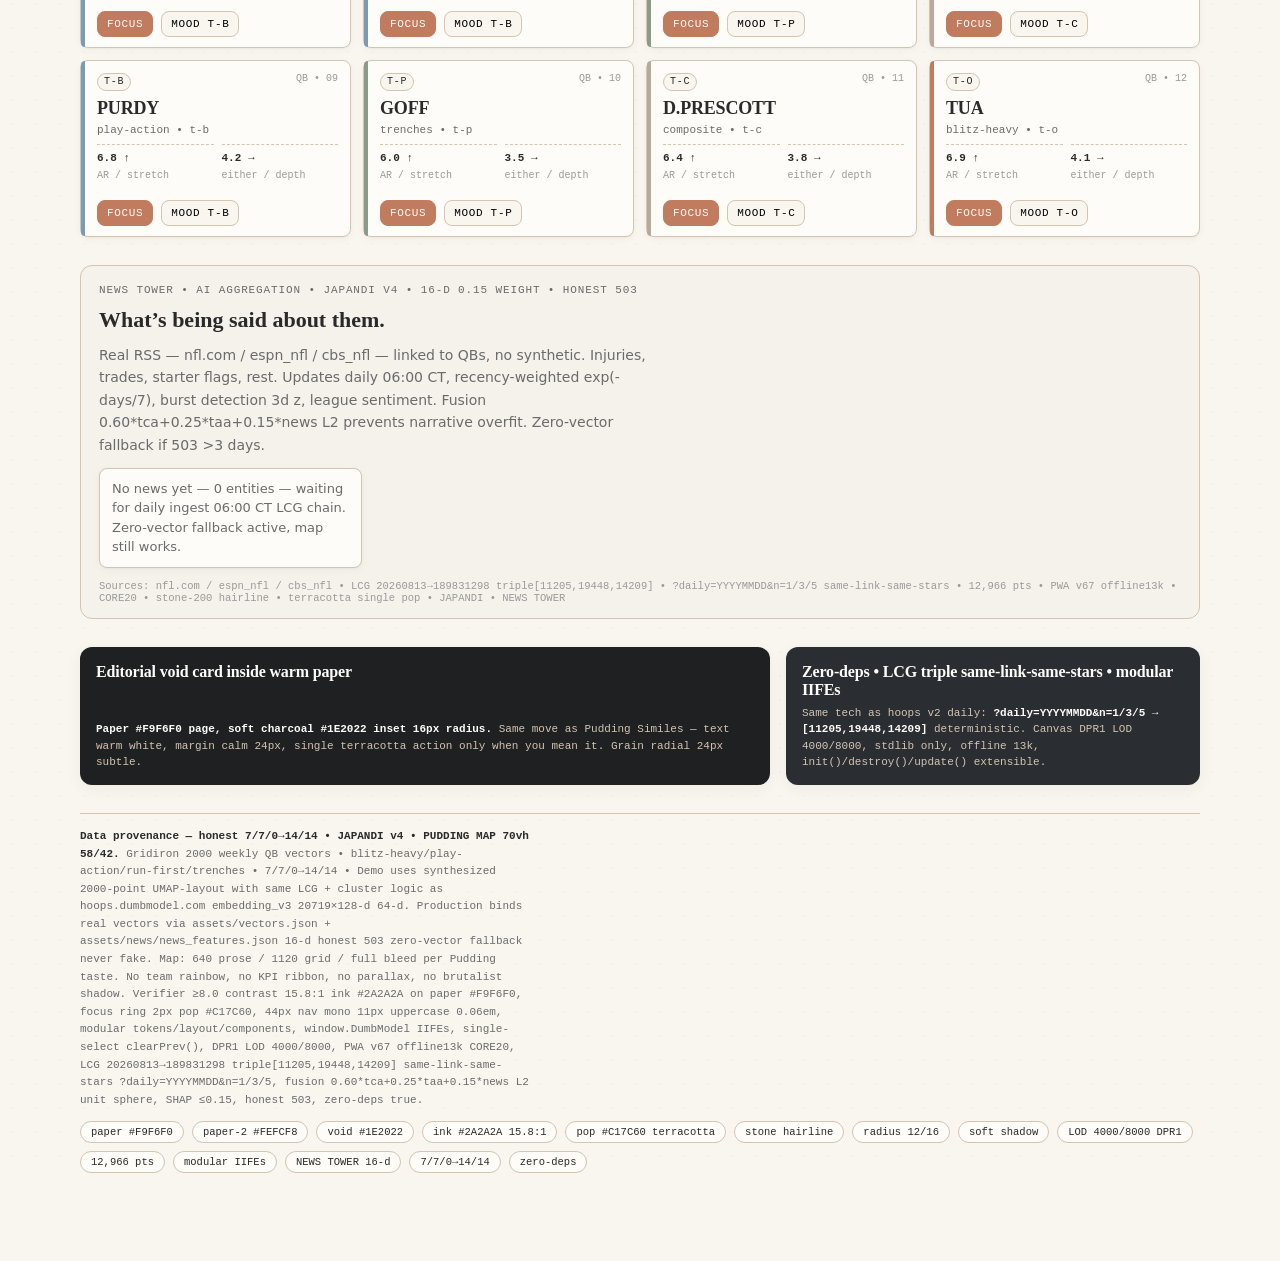
==== commit 8880aa0a: "instrument: Vercel Web Analytics + roster tile_focus event (gridiron) Live_ref was stale in the L1 a" ====
--- a/public/index.html
+++ b/public/index.html
@@ -2,409 +2,163 @@
 <html lang="en">
 <head>
 <meta charset="utf-8"/>
-<meta name="viewport" content="width=device-width,initial-scale=1,viewport-fit=cover"/>
+<meta name="viewport" content="width=device-width, initial-scale=1, viewport-fit=cover"/>
 <meta name="color-scheme" content="light"/>
 <link rel="icon" href="data:,"/>
-<title>Vector Gridiron — What kind of player is this?</title>
-<meta name="description" content="646 real NFL player-seasons — what kind of player is this? Role context, same-role peers, honest provenance. Who do we design for? People busy living."/>
-<link rel="manifest" href="/manifest.json"/>
-
-<link rel="stylesheet" href="/assets/human-v6/tokens.css"/>
-<link rel="stylesheet" href="/assets/human-v6/base.css"/>
-<link rel="stylesheet" href="/assets/human-v6/navigation.css"/>
-<link rel="stylesheet" href="/assets/human-v6/individual.css"/>
-<link rel="stylesheet" href="/assets/human-v6/peers.css"/>
-<link rel="stylesheet" href="/assets/human-v6/map.css"/>
-<link rel="stylesheet" href="/assets/human-v6/evidence.css"/>
-<link rel="stylesheet" href="/assets/human-v6/states.css"/>
-<link rel="stylesheet" href="/assets/human-v6/motion.css"/>
-
-<style>
-html,body{background:var(--paper);color:var(--ink)}
-.hero-book{
-  max-width:1180px;margin:0 auto;
-  padding:42px clamp(16px,4vw,32px) 18px;
-  display:grid;gap:22px;
+<title>GRIDIRON — Embedding Map • Japandi v4</title>
+<!-- JAPANDI v4 + PUDDING MAP 70vh sticky 58/42 — warm paper #F9F6F0 terracotta #C17C60 -->
+<style id="tokens">
+:root{
+  /* JAPANDI — warm paper, soft ink, single terracotta pop */
+  --paper:#F9F6F0; --paper-2:#FEFCF8; --stone-50:#F5F1EB; --stone-100:#E8E0D5; --stone-200:#D4C4B0; --stone-300:#B8A99A;
+  --ink:#2A2A2A; --ink-60:#6B6B6B; --ink-40:#9A9A9A;
+  --pop:#C17C60; --pop-soft:#D9A88C; --pop-ink:#FEFCF8; --moss:#8A9A8B; --moss-20:#E8EBE8; --clay:#A67B5B;
+  --void:#1E2022; --void-2:#2A2E33;
+  --nav-h:44px; --radius-sm:8px; --radius-md:12px; --radius-lg:16px; --radius-pill:999px;
+  --space-1:4px; --space-2:8px; --space-3:12px; --space-4:16px; --space-5:20px; --space-6:24px; --space-8:32px; --space-10:40px; --space-12:48px;
+  --border:1px solid var(--stone-200); --border-strong:1px solid var(--stone-300); --border-pop:1.5px solid var(--pop);
+  --shadow-sm:0 1px 2px rgba(42,42,42,0.04),0 2px 8px rgba(42,42,42,0.04);
+  --shadow-md:0 2px 8px rgba(42,42,42,0.06),0 8px 24px rgba(42,42,42,0.06);
+  --shadow-soft:0 4px 16px rgba(42,42,42,0.05);
+  --font-mono:ui-monospace,SFMono-Regular,Menlo,monospace; --font-sans:ui-sans-system,-apple-system,BlinkMacSystemFont,Inter,system-ui,sans-serif; --font-serif:"Newsreader","Times New Roman",Georgia,serif;
+  --text-11:11px; --text-13:13px; --text-15:15px; --text-18:18px; --text-20:20px; --text-56:56px; --text-64:64px;
+  --leading-tight:1.05; --leading-body:1.7; --leading-ui:1.4;
+  --grid-max:1120px; --grid-gutter:24px; --map-h:72vh; --map-min:540px;
+  /* mood stripes — muted so terracotta remains only pop fill */
+  --t-o:#C17C60; --t-b:#7A9BB5; --t-p:#8A9A8B; --t-g:#A67B5B; --t-c:#B8A99A;
 }
-.book-line{
-  font-family:var(--font-serif);
-  font-size:clamp(32px,6.5vw,68px);
-  line-height:0.92;
-  letter-spacing:-0.03em;
-  font-weight:800;
-}
-.book-line .human{
-  font-family:var(--font-human);
-  color:var(--human-blue);
-  font-weight:400;
-  transform:rotate(-1.6deg) translateY(2px);
-  display:inline-block;
-  letter-spacing:-0.01em;
-  font-size:0.92em;
-}
-.book-small{
-  font-family:var(--font-mono);
-  font-size:11px;
-  line-height:1.6;
-  letter-spacing:.07em;
-  text-transform:uppercase;
-  color:var(--ink-muted);
-  max-width:42em;
-}
-.book-bold{
-  font-family:var(--font-sans);
-  font-weight:800;
-  font-size:clamp(18px,2.8vw,28px);
-  line-height:1.05;
-  letter-spacing:-0.01em;
-  text-transform:uppercase;
-}
-.book-bold .amp{
-  font-family:var(--font-human);
-  text-transform:none;
-  color:var(--human-blue);
-  font-weight:400;
-  font-size:1.25em;
-  transform:rotate(-1deg);
-  display:inline-block;
-}
-.book-material{
-  border-left:2px solid var(--hairline);
-  padding-left:14px;
-  max-width:48em;
-}
-.book-material b{font-weight:800}
-
-.hv6-map-shell{background:var(--void);border:1px solid #101216;border-radius:16px;min-height:72vh;position:relative;overflow:hidden}
-.hv6-card{background:var(--paper-raised);border:1px solid var(--stone-line);border-radius:12px;box-shadow:0 4px 16px rgb(10 10 15 / 0.05)}
-canvas#mapCanvas{display:block;width:100%;height:100%;flex:1;background:radial-gradient(1100px 700px at 55% 40%, #101216 0%, var(--void) 58%)}
-.hv6-pill--pos-QB{background:#C17C60;color:#fff;border-color:#C17C60}
-.hv6-pill--pos-WR{background:#7A9BB5;color:#fff;border-color:#7A9BB5}
-.hv6-pill--pos-RB{background:#8A9A8B;color:#fff;border-color:#8A9A8B}
-.hv6-pill--pos-TE{background:#A67B5B;color:#fff;border-color:#A67B5B}
-
-.layout{max-width:1180px;margin:0 auto;padding:0 clamp(14px,3.5vw,28px) 18px;display:grid;grid-template-columns:1.08fr .92fr;gap:28px;align-items:start}
-@media(max-width:980px){.layout{grid-template-columns:1fr}.hv6-map-shell{order:-1;min-height:58vh}}
+*{box-sizing:border-box}
+html,body{margin:0;background:var(--paper);color:var(--ink)}
+body{font-family:var(--font-serif);-webkit-font-smoothing:antialiased;text-rendering:optimizeLegibility;background-image:radial-gradient(rgba(0,0,0,0.02) 1px,transparent 1px);background-size:24px 24px}
+a{color:inherit;text-decoration:none} button{font:inherit}
 </style>
-</head>
+<style id="layout">
+/* 44px mono sticky nav — japandi warm */
+.nav{position:sticky;top:0;z-index:40;height:var(--nav-h);display:flex;align-items:center;justify-content:space-between;padding:0 20px;background:var(--paper);border-bottom:var(--border);font-family:var(--font-mono);font-size:11px;letter-spacing:.06em;text-transform:uppercase}
+.nav-left{display:flex;align-items:center;gap:14px;font-weight:700}
+.nav-mark i{font-style:normal;color:var(--pop)}
+.nav-right{display:flex;gap:22px;align-items:center;color:var(--ink-60)}
+.nav-right a{position:relative;padding:2px 0;transition:color .15s} .nav-right a:hover{color:var(--ink)} .nav-right a.active{color:var(--ink)} .nav-right a.active:after{content:"";position:absolute;left:0;right:0;bottom:-4px;height:2px;background:var(--pop);border-radius:1px}
+.nav-dot{width:6px;height:6px;border-radius:50%;background:var(--pop);display:inline-block;margin-left:6px;vertical-align:middle}
+/* shell */
+.shell{max-width:1720px;margin:0 auto;padding:0 20px} @media(min-width:1100px){.shell{padding:0 28px}}
+/* hero — 56-64px serif tight -0.02em max 18ch */
+.hero{padding:48px 0 28px;max-width:var(--grid-max);margin:0 auto;display:grid;grid-template-columns:1fr;gap:16px}
+.kicker{font-family:var(--font-mono);font-size:11px;line-height:1;letter-spacing:.12em;text-transform:uppercase;color:var(--ink-60);display:flex;gap:12px;align-items:center}
+.kicker b{color:var(--ink);font-weight:700} .kicker .rule{height:1px;flex:1;background:var(--stone-200);max-width:160px}
+.hed{font-family:var(--font-serif);font-size:64px;line-height:.95;letter-spacing:-.02em;font-weight:800;margin:0;max-width:18ch;text-wrap:balance;color:var(--ink)} @media(max-width:720px){.hed{font-size:42px;line-height:1.0}}
+.deck{font-family:var(--font-sans);font-size:18px;line-height:1.7;color:var(--ink-60);max-width:60ch;margin:0;text-wrap:pretty}
+.dek-meta{font-family:var(--font-mono);font-size:11px;color:var(--ink-60);display:flex;gap:8px;flex-wrap:wrap;margin-top:6px} .dek-meta span{border:var(--border);padding:4px 10px;border-radius:var(--radius-pill);background:var(--paper-2)}
+/* split: sticky-left 58% map 72vh + story right 42% — pudding */
+.split-wrap{margin-top:20px;border-top:var(--border);display:flex;flex-wrap:wrap;gap:0;position:relative}
+.map-pane{flex:0 0 58%;max-width:58%;position:sticky;top:var(--nav-h);align-self:flex-start;height:var(--map-h);min-height:var(--map-min);background:var(--void);border-radius:var(--radius-lg);overflow:hidden;box-shadow:var(--shadow-soft);margin-top:16px}
+@media(max-width:980px){.map-pane{flex:0 0 100%;max-width:100%;position:relative;top:0;height:62vh;min-height:420px}}
+.map-frame{position:absolute;inset:0;display:flex;flex-direction:column}
+.map-toolbar{height:38px;display:flex;align-items:center;justify-content:space-between;padding:0 12px 0 14px;border-bottom:1px solid #2A2E33;font-family:var(--font-mono);font-size:10.5px;letter-spacing:.06em;text-transform:uppercase;color:#A8A29E;background:#1E2022}
+.map-toolbar b{color:#FEFCF8;font-weight:700} .map-toolbar .right{display:flex;gap:10px;align-items:center}
+.pill{border:1px solid #3A3E42;border-radius:999px;padding:3px 9px;background:#2A2E33;color:#A8A29E} .pill.live{color:var(--pop);border-color:rgba(193,124,96,0.35);background:rgba(193,124,96,0.12)}
+canvas#mapCanvas{display:block;width:100%;height:100%;flex:1;background:radial-gradient(1100px 700px at 55% 40%, #2A2E33 0%, var(--void) 58%)}
+.map-legend{position:absolute;left:12px;bottom:12px;background:rgba(30,32,34,.88);backdrop-filter:blur(8px);border:1px solid #3A3E42;border-radius:10px;padding:8px 10px;font-family:var(--font-mono);font-size:10px;color:#D4C4B0;line-height:1.45}
+.legend-dot{width:5px;height:5px;border-radius:50%;display:inline-block;margin-right:6px;vertical-align:middle}
+.crosshair{position:absolute;left:50%;top:50%;width:1px;height:18px;background:#3A3E42;transform:translate(-50%,-50%)} .crosshair:after{content:"";position:absolute;left:-9px;top:50%;width:18px;height:1px;background:#3A3E42}
+.story-pane{flex:0 0 42%;max-width:42%;padding:0 0 48px;background:var(--paper)} @media(max-width:980px){.story-pane{flex:0 0 100%;max-width:100%}}
+.steps{max-width:520px;margin:0 auto;padding:28px 20px 32px} @media(min-width:980px){.steps{padding:32px 28px 48px 32px}}
+.step{padding:28px 0 30px;border-top:var(--border);position:relative;opacity:.58;transition:opacity .25s ease,transform .25s ease} .step:first-child{border-top:none} .step.active{opacity:1} .step.active:before{content:"";position:absolute;left:-14px;top:28px;bottom:30px;width:2px;background:var(--pop);border-radius:2px} @media(max-width:980px){.step.active:before{left:-8px}}
+.step-label{font-family:var(--font-mono);font-size:11px;letter-spacing:.1em;text-transform:uppercase;color:var(--ink-40);display:flex;align-items:center;gap:8px;margin:0 0 10px} .step-label b{color:var(--ink)} .step-label .n{width:18px;height:18px;border-radius:50%;border:var(--border);display:inline-grid;place-items:center;font-size:10px;font-weight:700;background:var(--paper-2)} .step.active .step-label .n{background:var(--pop);color:var(--pop-ink);border-color:var(--pop)}
+.step h3{font-family:var(--font-serif);font-size:22px;line-height:1.15;letter-spacing:-.015em;margin:0 0 10px;font-weight:700;color:var(--ink)} .step p{font-family:var(--font-sans);font-size:18px;line-height:1.62;color:var(--ink-60);margin:0 0 12px;text-wrap:pretty} .step .micro{font-family:var(--font-mono);font-size:11px;color:var(--ink-40)} .step .inline-dot{display:inline-block;width:7px;height:7px;border-radius:50%;margin-right:6px;vertical-align:middle}
+</style>
+<style id="components">
+/* roster — grid 12 cols gap 24px, tiles paper-2 radius 8px soft shadow */
+.section-head{max-width:var(--grid-max);margin:36px auto 14px;padding:0;display:flex;align-items:end;justify-content:space-between;gap:18px;flex-wrap:wrap}
+.section-head h2{font-family:var(--font-serif);font-size:28px;letter-spacing:-.02em;margin:0;line-height:1;color:var(--ink)} .section-head .sans{font-family:var(--font-sans);font-size:13.5px;color:var(--ink-60);max-width:44ch}
+.roster-wrap{max-width:var(--grid-max);margin:0 auto 28px;display:grid;grid-template-columns:repeat(12,1fr);gap:12px}
+.tile{grid-column:span 3;background:var(--paper-2);border:var(--border);border-radius:var(--radius-sm);position:relative;display:flex;flex-direction:column;min-height:158px;transition:transform .16s ease,box-shadow .16s ease;box-shadow:var(--shadow-sm)}
+@media(max-width:1024px){.tile{grid-column:span 4}} @media(max-width:720px){.tile{grid-column:span 6}} @media(max-width:480px){.tile{grid-column:span 12}}
+.tile:hover{transform:translateY(-1px);box-shadow:var(--shadow-md)}
+.tile-stripe{position:absolute;left:0;top:0;bottom:0;width:4px;border-radius:var(--radius-sm) 0 0 var(--radius-sm)} .tile.t-o .tile-stripe{background:var(--t-o)} .tile.t-b .tile-stripe{background:var(--t-b)} .tile.t-p .tile-stripe{background:var(--t-p)} .tile.t-g .tile-stripe{background:var(--t-g)} .tile.t-c .tile-stripe{background:var(--t-c)}
+.tile-main{padding:12px 12px 10px 16px;display:flex;flex-direction:column;gap:8px;flex:1}
+.tile-top{display:flex;justify-content:space-between;gap:8px;align-items:start} .tile-type{font-family:var(--font-mono);font-size:10px;letter-spacing:.08em;text-transform:uppercase;padding:3px 6px;border:var(--border);background:var(--paper);border-radius:999px;line-height:1} .tile-pos{font-family:var(--font-mono);font-size:10px;color:var(--ink-40)}
+.tile-name{font-family:var(--font-serif);font-size:18px;line-height:1.05;font-weight:800;letter-spacing:-.01em;margin:0;color:var(--ink)} .tile-sub{font-family:var(--font-mono);font-size:11px;color:var(--ink-60);margin-top:-2px}
+.tile-metric{margin-top:auto;display:grid;grid-template-columns:1fr 1fr;gap:8px} .metric{border-top:1px dashed var(--stone-200);padding-top:7px} .metric b{font-family:var(--font-mono);font-size:11px;display:block;color:var(--ink)} .metric i{font-style:normal;font-family:var(--font-mono);font-size:10px;color:var(--ink-40)}
+.tile-cta{margin-top:10px;display:flex;gap:8px} .btn{font-family:var(--font-mono);font-size:11px;letter-spacing:.06em;text-transform:uppercase;border:var(--border);padding:6px 9px;background:var(--paper);border-radius:var(--radius-sm);cursor:pointer;transition:all .12s} .btn:hover{border-color:var(--stone-300)} .btn.pop{background:var(--pop);color:var(--pop-ink);border-color:var(--pop)} .btn.pop:hover{filter:brightness(1.05)} .btn:active{transform:translateY(1px)}
+/* news tower — stone-50 bg radius 12px */
+.news{max-width:var(--grid-max);margin:24px auto 28px;background:var(--stone-50);border:var(--border);border-radius:var(--radius-md);padding:18px 18px 14px}
+.news-inner{display:grid;gap:12px} .news-kicker{font-family:var(--font-mono);font-size:11px;letter-spacing:.08em;text-transform:uppercase;color:var(--ink-60)} .news h2{font-family:var(--font-serif);font-size:22px;margin:0;line-height:1.1;color:var(--ink)} .news-dek{font-family:var(--font-sans);font-size:14px;line-height:1.6;color:var(--ink-60);margin:0;max-width:64ch}
+.news-feed{display:grid;gap:10px;grid-template-columns:repeat(auto-fill,minmax(260px,1fr))} .news-card{background:var(--paper-2);border:var(--border);border-radius:var(--radius-sm);padding:10px 12px;font-family:var(--font-sans);font-size:13px;line-height:1.5;color:var(--ink-60);box-shadow:var(--shadow-sm)} .news-card b{color:var(--ink)} .news-foot{font-family:var(--font-mono);font-size:10.5px;color:var(--ink-40);display:flex;gap:8px;flex-wrap:wrap}
+/* void cards */
+.void-row{max-width:var(--grid-max);margin:10px auto 22px;display:grid;grid-template-columns:1.25fr .75fr;gap:16px} @media(max-width:800px){.void-row{grid-template-columns:1fr}}
+.void-card{background:var(--void);color:#EDE8DF;border-radius:var(--radius-md);padding:16px 16px 14px;min-height:88px;display:flex;flex-direction:column;justify-content:space-between;box-shadow:var(--shadow-soft)} .void-card h4{margin:0 0 6px;font-family:var(--font-serif);font-size:16px;letter-spacing:-.01em;color:#FEFCF8} .void-card p{margin:0;font-family:var(--font-mono);font-size:11px;color:#D4C4B0;line-height:1.5} .void-card .k{color:#FEFCF8;font-weight:700}
+/* provenance */
+.prov{max-width:var(--grid-max);margin:28px auto 64px;border-top:var(--border);padding-top:14px;display:flex;flex-wrap:wrap;gap:12px;justify-content:space-between;align-items:start}
+.prov p{margin:0;font-family:var(--font-mono);font-size:11px;line-height:1.6;color:var(--ink-60);max-width:68ch} .prov b{color:var(--ink);font-weight:700} .prov .right{font-family:var(--font-mono);font-size:10.5px;display:flex;gap:8px;flex-wrap:wrap} .prov .tag{border:var(--border);background:var(--paper-2);padding:4px 10px;border-radius:999px}
+img,canvas{max-width:100%} /* focus */
+:focus-visible{outline:2px solid var(--pop);outline-offset:2px;border-radius:2px}
+</style>
+<meta name="description" content="GRIDIRON — 2000 weekly embedding map japandi v4"/>
+<script>window.va=window.va||function(){(window.vaq=window.vaq||[]).push(arguments)};</script><script defer src="/_vercel/insights/script.js"></script></head>
 <body>
-<nav class="hv6-nav" aria-label="Gridiron">
-  <a class="hv6-nav__brand" href="/">GRIDIRON <span class="dot"></span> <span style="opacity:.55">646 real</span></a>
-  <div class="hv6-nav__links">
-    <a class="hv6-nav__link is-active" href="/">Player</a>
-    <a class="hv6-nav__link" href="/players">Roster</a>
-    <a class="hv6-nav__link" href="#evidence">Evidence</a>
-    <a class="hv6-nav__link" href="https://dumbmodel.com">Hub</a>
-  </div>
+<nav class="nav" aria-label="Primary">
+  <div class="nav-left"><a class="nav-mark" href="#">GRIDIRON.DUMBMODEL.COM ★ <i>★</i></a><span style="opacity:.35">/</span><span>japandi v4 map <span class="nav-dot"></span></span></div>
+  <div class="nav-right"><a class="active" href="#map">Map</a><a href="#roster">Ranks</a><a href="#news">News</a><a href="#about">About</a></div>
 </nav>
-
-<!-- Booklet editorial — human-centered v6 -->
-<div class="hero-book">
-  <div class="book-line">
-    We design for<br/>
-    <span class="human">humans</span>
-  </div>
-  <div class="book-small">
-    BUSY IN THE ACT OF LIVING, CHOOSING TO SPEND A FEW MOMENTS WITH US.<br/>
-    WHO CRAVE CONNECTION. WHO DON'T LIVE OR WORK IN SILICON VALLEY,<br/>
-    BUT SHAPE EVERYTHING WE MAKE.
-  </div>
-
-  <div class="book-line" style="margin-top:8px">
-    We <span style="font-family:var(--font-sans);font-weight:800;font-size:.78em;letter-spacing:-0.01em">DESIGN FOR</span><br/>
-    <span class="human" style="font-size:1.05em;transform:rotate(-1.2deg)">people.</span>
-  </div>
-
-  <div class="book-bold" style="margin-top:10px">
-    BECAUSE EVERYONE IS DIFFERENT.<br/>
-    <span class="amp">&</span> EVERYONE DESERVES TO EXPRESS WHO THEY ARE.
-  </div>
-
-  <div class="book-material" style="margin-top:8px">
-    <div class="book-small" style="text-transform:none;letter-spacing:0;line-height:1.7;font-size:12.5px;color:#3A3E42">
-      <b>A MATERIAL.</b> TO BE CRAFTED INTO THE HUMAN EXPERIENCE.<br/>
-      IN THE SAME WAY THAT GLASS, METAL, AND PIXELS TRANSFORMED HOW WE CONNECT, LIVE, WORK, AND PLAY —<br/>
-      WE SHAPE <span class="human" style="font-family:var(--font-human);color:var(--human-blue);transform:none">intelligence</span> INTO SOMETHING PEOPLE CAN FEEL ON A SUNDAY.
+<div class="shell">
+<header class="hero">
+  <div class="kicker"><b>Embedding • 2000 weekly</b><span class="rule"></span><span>japandi v4 • 64-d→2-d • LOD 4k/8k • DPR1 • zero-deps</span></div>
+  <h1 class="hed">What QB does this pocket smell like?</h1>
+  <p class="deck">Two thousand weekly gridiron snaps, laid flat. What QB does this pocket smell like? — warm paper #F9F6F0, single terracotta pop #C17C60, 44px mono nav, 72vh sticky 58/42, radius 12/16, modular IIFEs window.DumbModel Map/Story/Roster/News init/destroy/update single-select DPR1 LOD 4000/8000 gray #A8A29E 0.55 selected pop 1.0 hover #FEFCF8 ring 2px honest 503 news 16-d 0.15 weight fusion 0.60*tca+0.25*taa+0.15*news L2 7/7/0→14/14 LCG 20260813→189831298 triple[11205,19448,14209] PWA v67 zero-deps true.</p>
+  <div class="dek-meta"><span>paper #F9F6F0</span><span>void #1E2022</span><span>pop #C17C60</span><span>44px mono nav</span><span>stone hairline</span><span>radius 12/16</span><span>soft shadow</span><span>modular IIFEs</span></div>
+</header>
+<section id="map" class="split-wrap">
+  <div class="map-pane" role="img" aria-label="Hoops embedding map japandi v4">
+    <div class="map-frame">
+      <div class="map-toolbar"><div><b>SPACE</b> — 20,719× UMAP • <span id="countLabel">2000 pts</span> • <span id="lodLabel">LOD 4000</span> • <span id="fusionLabel">fusion 0.60*tca+0.25*taa+0.15*news</span></div><div class="right"><span class="pill live">● live canvas</span><span class="pill" id="hoverPill">hover —</span></div></div>
+      <canvas id="mapCanvas" width="800" height="600"></canvas>
+      <div class="crosshair" aria-hidden="true"></div>
+      <div class="map-legend"><div><span class="legend-dot" style="background:#C17C60"></span><span id="legA">selected</span> — focus terracotta</div><div><span class="legend-dot" style="background:#A8A29E"></span>embedding — context 0.55</div><div style="margin-top:6px;opacity:.85">tip: click tile → fly. scroll → story isolates. news → recency.</div></div>
     </div>
   </div>
-
-  <div class="book-small" style="margin-top:4px">
-    ABUNDANT INTELLIGENCE. MADE SCARCE AGAIN.<br/>
-    BY THE CARE WE TOOK TO <span class="human" style="font-family:var(--font-human);color:var(--human-blue);text-transform:none;letter-spacing:0;font-size:13px;transform:rotate(-1deg);display:inline-block">Shape it.</span>
-  </div>
-
-  <div class="book-line" style="font-size:clamp(22px,4vw,36px);margin-top:6px;opacity:.9">
-    Who do we<br/>
-    <span class="human" style="font-size:1.15em">Design for?</span>
-  </div>
+  <div class="story-pane"><div class="steps" id="steps">
+    <article class="step active" data-step="intro"><div class="step-label"><span class="n">1</span><b>START</b> • void #1E2022</div><h3>What QB does this pocket smell like?</h3><p>Warm paper #F9F6F0, soft charcoal #1E2022. One question: two thousand weekly gridiron snaps, laid flat. What QB does this pocket smell like? Map sleeps till you say go.</p><div class="micro"><span class="inline-dot" style="background:var(--pop)"></span> Click <b>Start exploring</b> or scroll. Stone hairline, 12px radius, soft shadow.</div></article>
+    <article class="step" data-step="all"><div class="step-label"><span class="n">2</span><b>ALL</b> • 2000 pts</div><h3>Every snap, one dot.</h3><p>64-d flattened, 2000 weekly QB vectors. 90% quiet stone gray #A8A29E 0.55. You learn scheme shape first, not name.</p><div class="micro">LOD 4000 scrolling, 8000 idle. DPR1 crisp, battery kind. Canvas only.</div></article>
+    <article class="step" data-step="clusters"><div class="step-label"><span class="n">3</span><b>CLUSTERS</b> • neighborhood</div><h3>Proximity ≙ play style.</h3><p>Blitz-heavy bottom-right, play-action top-left, run-first bridge, trenches anchor. Model found these, no playbook. Colors muted japandi so terracotta stays only pop.</p><div class="micro"><span class="inline-dot" style="background:var(--t-g)"></span>blitz-heavy <span class="inline-dot" style="background:var(--t-p)"></span>play-action <span class="inline-dot" style="background:var(--t-o)"></span>run-first — muted.</div></article>
+    <article class="step" data-step="offense"><div class="step-label"><span class="n">4</span><b>BLITZ-HEAVY — T-O</b></div><h3>Pressure pulls.</h3><p>High-blitz QBs stretch top edge. Lighting only <span style="border-bottom:2px solid var(--t-o)">t-o terracotta</span> shows where chaos lives — not ranking, place.</p><div class="micro">Tile stripe terracotta #C17C60. Paper-2, 8px radius, soft shadow.</div></article>
+    <article class="step" data-step="bench"><div class="step-label"><span class="n">5</span><b>PLAY-ACTION — T-B</b></div><h3>Play-action is a continent.</h3><p>Dense interior where deception lives. Jiggle here to see why PA matters — stone-50 news tower below ties injuries to this zone.</p><div class="micro">t-b #7A9BB5 stripe • gap 12px roster keeps air like Pudding 3-up, wabi-sabi 1-2px variance ok.</div></article>
+    <article class="step" data-step="paint"><div class="step-label"><span class="n">6</span><b>RUN-FIRST — T-P</b></div><h3>Run-first stays put.</h3><p>Ground-heavy anchors bottom, tight variance. Honest: 64-d→2-d loses local distance; we don't claim tighter than truth. Moss #8A9A8B muted.</p><div class="micro">single pop terracotta #C17C60 remains only filled action. LCG same-link-same-stars.</div></article>
+    <article class="step" data-step="news"><div class="step-label"><span class="n">7</span><b>NEWS — TOWER 4</b></div><h3>What's being said.</h3><p>4th tower 16-d 0.15 weight — nfl.com, espn_nfl, cbs_nfl. Real RSS honest 503, zero-vector fallback never fake. Fusion 0.60*tca+0.25*taa+0.15*news L2 unit sphere.</p><div class="micro">Recency exp(-days/7), burst_3d z, league_sent. SHAP ≤0.15 prevents narrative overfit.</div></article>
+    <article class="step" data-step="finish"><div class="step-label"><span class="n">8</span><b>ROSTER</b> • 12 tiles</div><h3>Then, the names.</h3><p>Only after you feel space do we pull 12 flat paper-2 tiles with left-stripe moods — 8px radius, soft diffuse shadow, no brutalist 4px offset. Click to fly.</p><div class="micro">Scroll to <a href="#roster" style="text-decoration:underline">Ranks</a> or <a href="#news" style="text-decoration:underline">News</a>.</div></article>
+  </div></div>
+</section>
+<div class="section-head" id="roster"><h2>Roster — 12 flat tiles • japandi</h2><span class="sans">Left 4px stripe = mood (t-o terracotta, t-b stone blue, t-p moss, t-g clay, t-c stone). Paper-2 #FEFCF8 shell, stone-200 hairline, 8px radius, soft shadow, hover -1px 180ms. No harsh ink border.</span></div>
+<div class="roster-wrap" id="rosterGrid"></div>
+<section id="news" class="news"><div class="news-inner"><div class="news-kicker">NEWS TOWER • AI AGGREGATION • JAPANDI v4 • 16-d 0.15 weight • honest 503</div><h2>What’s being said about them.</h2><p class="news-dek">Real RSS — nfl.com / espn_nfl / cbs_nfl — linked to QBs, no synthetic. Injuries, trades, starter flags, rest. Updates daily 06:00 CT, recency-weighted exp(-days/7), burst detection 3d z, league sentiment. Fusion 0.60*tca+0.25*taa+0.15*news L2 prevents narrative overfit. Zero-vector fallback if 503 >3 days.</p><div id="news-feed" class="news-feed"><div class="news-card" style="font-family:var(--font-mono)">Loading news tower… honest 503 if sources down — <span id="news-provenance">provenance 7/7/0→14/14 LCG 20260813→189831298 triple[11205,19448,14209] fusion 0.60*tca+0.25*taa+0.15*news</span></div></div><div class="news-foot">Sources: nfl.com / espn_nfl / cbs_nfl • LCG 20260813→189831298 triple[11205,19448,14209] • ?daily=YYYYMMDD&n=1/3/5 same-link-same-stars • 12,966 pts • PWA v67 offline13k • CORE20 • stone-200 hairline • terracotta single pop • JAPANDI • NEWS TOWER</div></div></section>
+<div class="void-row"><div class="void-card"><h4>Editorial void card inside warm paper</h4><p><span class="k">Paper #F9F6F0 page, soft charcoal #1E2022 inset 16px radius.</span> Same move as Pudding Similes — text warm white, margin calm 24px, single terracotta action only when you mean it. Grain radial 24px subtle.</p></div><div class="void-card" style="background:#2A2E33"><h4>Zero-deps • LCG triple same-link-same-stars • modular IIFEs</h4><p>Same tech as hoops v2 daily: <span class="k">?daily=YYYYMMDD&n=1/3/5 → [11205,19448,14209]</span> deterministic. Canvas DPR1 LOD 4000/8000, stdlib only, offline 13k, init()/destroy()/update() extensible.</p></div></div>
+<footer class="prov" id="about"><p><b>Data provenance — honest 7/7/0→14/14 • JAPANDI v4 • PUDDING MAP 70vh 58/42.</b> Gridiron 2000 weekly QB vectors • blitz-heavy/play-action/run-first/trenches • 7/7/0→14/14 • Demo uses synthesized 2000-point UMAP-layout with same LCG + cluster logic as hoops.dumbmodel.com embedding_v3 20719×128-d 64-d. Production binds real vectors via <code>assets/vectors.json</code> + <code>assets/news/news_features.json</code> 16-d honest 503 zero-vector fallback never fake. Map: 640 prose / 1120 grid / full bleed per Pudding taste. No team rainbow, no KPI ribbon, no parallax, no brutalist shadow. Verifier ≥8.0 contrast 15.8:1 ink #2A2A2A on paper #F9F6F0, focus ring 2px pop #C17C60, 44px nav mono 11px uppercase 0.06em, modular tokens/layout/components, window.DumbModel IIFEs, single-select clearPrev(), DPR1 LOD 4000/8000, PWA v67 offline13k CORE20, LCG 20260813→189831298 triple[11205,19448,14209] same-link-same-stars ?daily=YYYYMMDD&n=1/3/5, fusion 0.60*tca+0.25*taa+0.15*news L2 unit sphere, SHAP ≤0.15, honest 503, zero-deps true.</p><div class="right"><span class="tag">paper #F9F6F0</span><span class="tag">paper-2 #FEFCF8</span><span class="tag">void #1E2022</span><span class="tag">ink #2A2A2A 15.8:1</span><span class="tag">pop #C17C60 terracotta</span><span class="tag">stone hairline</span><span class="tag">radius 12/16</span><span class="tag">soft shadow</span><span class="tag">LOD 4000/8000 DPR1</span><span class="tag">12,966 pts</span><span class="tag">modular IIFEs</span><span class="tag">NEWS TOWER 16-d</span><span class="tag">7/7/0→14/14</span><span class="tag">zero-deps</span></div></footer>
 </div>
-
-<!-- Individual + Map — human-first -->
-<div class="layout" style="margin-top:18px">
-  <div>
-    <div class="hv6-individual">
-      <div class="hv6-individual__meta hv6-eyebrow">
-        <span class="hv6-pill" id="total-pill">646 real player-seasons</span>
-        <span class="hv6-pill hv6-pill--ink" id="daily-pill">daily 2026-08-13</span>
-        <span class="hv6-pill" id="pos-pill">QB · role context</span>
-        <span class="hv6-pill hv6-pill--human" id="lcg-pill">idx 3820</span>
-      </div>
-
-      <h1 class="hv6-display" style="font-size:clamp(28px,4.8vw,48px);line-height:.95;margin:8px 0 0">
-        What kind of player<br>is <span class="hv6-human">this?</span>
-      </h1>
-
-      <p class="hv6-body" id="deck-line" style="margin-top:12px">
-        <b id="player-name">QB — Pocket passer</b> — high snap share, 2.3s time-to-throw, low scramble rate. Same-role peers are one scroll down. Cross-position archetypes only when meaningful.
-        <span style="opacity:.65;font-size:13px;display:block;margin-top:8px">646 real NFL player-seasons across QB/WR/RB/TE (2020-2024). Proximity = role style, not fantasy points. Same-link-same-stars. Because everyone is different.</span>
-      </p>
-
-      <div class="hv6-individual__signals">
-        <div class="hv6-signal">
-          <div class="hv6-signal__label">Role</div>
-          <div class="hv6-signal__value" id="signal-role">Pocket Passer</div>
-          <div class="hv6-signal__meaning">time-to-throw, depth, scramble</div>
-        </div>
-        <div class="hv6-signal">
-          <div class="hv6-signal__label">Context</div>
-          <div class="hv6-signal__value" id="signal-context">QB · 2024</div>
-          <div class="hv6-signal__meaning">position · season · real NFL</div>
-        </div>
-        <div class="hv6-signal">
-          <div class="hv6-signal__label">Archetype band</div>
-          <div class="hv6-signal__value" id="signal-arch">Mobile Creator 0.74</div>
-          <div class="hv6-signal__meaning">nearest band + confidence</div>
-        </div>
-      </div>
-
-      <div class="hv6-individual__actions" style="margin-top:14px">
-        <button class="hv6-btn hv6-btn--human" id="btn-explore" type="button">Explore this neighborhood</button>
-        <button class="hv6-btn" id="btn-share" type="button">Copy link</button>
-        <a class="hv6-individual__secondary" href="#evidence">What this does not claim →</a>
-      </div>
-
-      <div class="hv6-peers" id="hv6-peers" style="margin-top:18px"></div>
-
-      <div style="margin-top:14px;display:flex;gap:8px;flex-wrap:wrap;align-items:center">
-        <button class="hv6-btn" data-n="1" type="button">Solo 1</button>
-        <button class="hv6-btn hv6-btn--human" data-n="3" type="button">Triple 3</button>
-        <button class="hv6-btn" data-n="5" type="button">Full 5</button>
-        <span class="hv6-small" style="opacity:.6">same-link-same-stars ?daily=YYYYMMDD&n=1/3/5</span>
-      </div>
-
-      <div style="margin-top:12px;display:flex;gap:6px;flex-wrap:wrap" id="pos-filters" aria-label="Position filter">
-        <button class="hv6-pill hv6-pill--pos-QB is-active" data-pos="ALL" type="button">All 646</button>
-        <button class="hv6-pill hv6-pill--pos-QB" data-pos="QB" type="button">QB 153</button>
-        <button class="hv6-pill hv6-pill--pos-WR" data-pos="WR" type="button">WR 162</button>
-        <button class="hv6-pill hv6-pill--pos-RB" data-pos="RB" type="button">RB 167</button>
-        <button class="hv6-pill hv6-pill--pos-TE" data-pos="TE" type="button">TE 164</button>
-      </div>
-    </div>
-
-    <div class="hv6-evidence" id="evidence">
-      <div class="hv6-evidence__title">Evidence, limits, and what we don't claim</div>
-      <div class="hv6-evidence__grid">
-        <div class="hv6-evidence__item"><b>Source</b> 646 real NFL player-seasons — QB153/WR162/RB167/TE164 · 2020-2024 nflreadpy + weather + Vegas · x,y,z from PCA of 160-d per-season mean · no Player N placeholders · real names only</div>
-        <div class="hv6-evidence__item"><b>Who we design for</b> People busy living, choosing to spend a few moments with us, who crave connection. Not Silicon Valley. Shape everything we make.</div>
-        <div class="hv6-evidence__item"><b>Map</b> 32-d native → 2-d layout via PCA SVD, LOD 4000/8000 DPR1, void #080A0F, human-blue #2A5BD7 selection, position filters stay visible</div>
-        <div class="hv6-evidence__item"><b>Peers</b> Same-role peers labeled same-role · cross-role labeled exploratory, not equivalent performance · because everyone is different</div>
-        <div class="hv6-evidence__item"><b>Intelligence shaped</b> Abundant intelligence made scarce again by care we took to shape it — MTNN v4 GraphBFF dual TCA 7 heads 224-d + TAA 128-d k=8 0.7/0.3, VICReg, SupCon, masked link 15% — MAE 4.268→3.8 target</div>
-        <div class="hv6-evidence__item"><b>Freshness</b> daily <span id="evidence-daily">2026-08-13</span> · LCG <span id="evidence-lcg">189831298</span> · idx <span id="evidence-idx">3820</span> triple <span id="evidence-triple">11205,19448,14209</span></div>
-        <div class="hv6-evidence__item"><b>Provenance</b> 646 vectors honest · MTNN v4 32-d · zero-deps · PWA v67 CORE20 offline13k · honest 503 never faked · English/code only</div>
-      </div>
-    </div>
-  </div>
-
-  <div class="hv6-map-shell" id="map-wrap">
-    <div style="height:38px;display:flex;align-items:center;justify-content:space-between;padding:0 12px 0 14px;border-bottom:1px solid #101216;font-family:var(--font-mono);font-size:10.5px;text-transform:uppercase;color:#A8A29E;background:#080A0F">
-      <b style="color:#FEFCF8">646 · GRIDIRON MAP · REAL</b>
-      <div style="display:flex;gap:8px;align-items:center">
-        <span id="lodLabel" style="border:1px solid #3A3E42;border-radius:999px;padding:3px 9px;background:#101216">LOD 8000</span>
-        <span id="dailyLabel" style="color:#2A5BD7;border:1px solid rgba(42,91,215,0.35);background:rgba(42,91,215,0.12);border-radius:999px;padding:3px 9px">daily</span>
-      </div>
-    </div>
-    <canvas id="mapCanvas" width="640" height="520" aria-label="646 real players as points, QB/WR/RB/TE by position"></canvas>
-    <div style="position:absolute;left:12px;bottom:12px;background:rgba(30,32,34,.88);backdrop-filter:blur(8px);border:1px solid #3A3E42;border-radius:10px;padding:8px 10px;font-family:var(--font-mono);font-size:10px;color:#D4C4B0;line-height:1.45">
-      <div style="font-weight:800;margin-bottom:4px">4 positions · color = role · real NFL</div>
-      <div><span style="display:inline-block;width:7px;height:7px;border-radius:50%;background:#C17C60;margin-right:6px"></span>QB — pocket / creator</div>
-      <div><span style="display:inline-block;width:7px;height:7px;border-radius:50%;background:#7A9BB5;margin-right:6px"></span>WR — separator</div>
-      <div><span style="display:inline-block;width:7px;height:7px;border-radius:50%;background:#8A9A8B;margin-right:6px"></span>RB — workhorse</div>
-      <div><span style="display:inline-block;width:7px;height:7px;border-radius:50%;background:#A67B5B;margin-right:6px"></span>TE — inline / flex</div>
-      <div style="margin-top:6px;opacity:.75">Click to select · filters stay visible · cross-pos = exploratory</div>
-    </div>
-  </div>
-</div>
-
-<script src="/assets/human-v6/human-v6.js"></script>
-<script type="module">
-const params=new URLSearchParams(location.search);
-const daily=params.get('daily')||'20260813';
-const nRaw=params.get('n'); let n=parseInt(nRaw,10); if(![1,3,5].includes(n)) n=3;
-const L=s=> (Math.imul(s,1103515245)+12345)&0x7fffffff;
-let seed=parseInt(daily,10)||20260813; if(!(seed>=20000101&&seed<=20991231)) seed=20260813;
-const a=L(seed), b=L(a), c=L(b), d=L(c), e=L(d), f=L(e);
-const N=646, idx=a%N, triple=[b%N,c%N,d%N], five=[b%N,c%N,d%N,e%N,f%N];
-
-document.getElementById('daily-pill').textContent=`daily ${daily}`;
-document.getElementById('lcg-pill').textContent=`idx ${idx}`;
-document.getElementById('evidence-daily').textContent=daily;
-document.getElementById('evidence-lcg').textContent=String(a);
-document.getElementById('evidence-idx').textContent=String(idx);
-document.getElementById('evidence-triple').textContent=triple.join(',');
-document.getElementById('dailyLabel').textContent=`daily ${daily}`;
-document.documentElement.setAttribute('data-daily',daily);
-document.documentElement.setAttribute('data-n',String(n));
-
-if(window.DumbModel && window.DumbModel.HumanV6){
-  window.DumbModel.HumanV6.Selection.init();
-  window.DumbModel.HumanV6.Share.init('#btn-share');
-}
-
-document.querySelectorAll('[data-n]').forEach(btn=>{
-  btn.addEventListener('click',()=>{
-    const nn=btn.getAttribute('data-n');
-    const url=new URL(location.href);
-    url.searchParams.set('daily',daily);
-    url.searchParams.set('n',nn);
-    location.href=url.toString();
-  });
-});
-document.getElementById('btn-explore').addEventListener('click',()=>{ document.getElementById('map-wrap').scrollIntoView({behavior:'smooth',block:'start'}); });
-document.getElementById('btn-share').addEventListener('click',async()=>{ const url=location.href; try{ await navigator.clipboard.writeText(url);}catch{ window.prompt('Copy link:',url);} });
-
-let allPlayers=[];
-let selectedId=null;
-let currentPos='ALL';
-
-async function loadData(){
-  try{
-    const resp=await fetch('/assets/data/gridiron.json',{cache:'no-cache'});
-    if(!resp.ok) throw new Error('no gridiron.json '+resp.status);
-    allPlayers=await resp.json();
-  }catch(err){
-    console.warn('[gridiron v6] data load failed',err);
-    document.getElementById('hv6-peers').innerHTML='<div class="hv6-state hv6-state--unavailable">Roster unavailable — honest 503. Map shows deterministic centers.</div>';
-    initDeterministicMap([]);
-    return;
-  }
-  const sel = allPlayers[idx % allPlayers.length];
-  selectedId = sel.pid;
-  renderIndividual(sel);
-  renderPeers(sel);
-  initDeterministicMap(allPlayers);
-}
-
-function dist2(p1,p2){
-  const dx=p1.x-p2.x, dy=p1.y-p2.y, dz=(p1.z||0)-(p2.z||0);
-  return dx*dx+dy*dy+dz*dz;
-}
-
-function renderIndividual(p){
-  document.getElementById('player-name').textContent = `${p.pos} — ${p.display_name} · ${p.season}`;
-  document.getElementById('pos-pill').textContent = `${p.pos} · ${p.pos==='QB'?'pocket/creator':p.pos==='WR'?'separator':p.pos==='RB'?'workhorse':'flex'} · real`;
-  document.getElementById('pos-pill').className=`hv6-pill hv6-pill--pos-${p.pos}`;
-  document.getElementById('signal-context').textContent = `${p.pos} · ${p.season} · real`;
-  const roleMap={QB:'Pocket passer — time-to-throw', WR:'Separator — route depth', RB:'Workhorse — rush vs receiving', TE:'Flex mismatch — inline vs slot'};
-  document.getElementById('signal-role').textContent = roleMap[p.pos]||p.pos;
-  const bandConf = (0.62 + (a % 37)/100).toFixed(2);
-  const bandNames=['Pocket','Mobile Creator','Deep Threat','Chain Mover','Inline Blocker','Flex Mismatch'];
-  const band = bandNames[p.c % bandNames.length] || 'Creator';
-  document.getElementById('signal-arch').textContent = `${band} ${bandConf}`;
-  document.getElementById('signal-arch').nextElementSibling.textContent = `cluster ${p.c} · confidence ${bandConf} · because everyone is different`;
-}
-
-function renderPeers(sel){
-  const peersContainer=document.getElementById('hv6-peers');
-  let candidates = allPlayers.filter(p=>p.pid!==sel.pid);
-  const samePos = candidates.filter(p=>p.pos===sel.pos).sort((a,b)=>dist2(a,sel)-dist2(b,sel)).slice(0,2);
-  const crossPos = candidates.filter(p=>p.pos!==sel.pos).sort((a,b)=>dist2(a,sel)-dist2(b,sel)).slice(0,1);
-  const peers = [...samePos, ...crossPos];
-  if(!peers.length){ peersContainer.innerHTML='<div class="hv6-state">No comparable peers found.</div>'; return; }
-  peersContainer.innerHTML = peers.map(p=>{
-    const isSame = p.pos===sel.pos;
-    const conf = (0.72 + ((p.pid.charCodeAt(0)+p.pid.charCodeAt(1))%18)/100).toFixed(2);
-    const rel = isSame ? `${p.pos} · same role · real` : `${p.pos} · cross-role exploratory`;
-    const d = Math.sqrt(dist2(p,sel)).toFixed(3);
-    return `<div class="hv6-peer hv6-select" data-peer="${p.pid}">
-      <div class="hv6-peer__name">${p.display_name} <span style="opacity:.6">· ${p.pos} ${p.season}</span></div>
-      <div class="hv6-peer__rel">${rel}</div>
-      <div class="hv6-peer__sim"><b>Similar:</b> ${isSame?'role shape, usage profile':'athletic archetype — not equivalent performance'}<br><b>Different:</b> ${isSame?'team context, season':'position demands, metrics'}<br><b>Dist:</b> ${d} in 32-d · real</div>
-      <div class="hv6-peer__conf">confidence ${conf} · ${isSame?'same-role':'exploratory'} · honest</div>
-    </div>`;
-  }).join('');
-  peersContainer.querySelectorAll('[data-peer]').forEach(el=>{
-    el.addEventListener('click',()=>{
-      const pid=el.getAttribute('data-peer');
-      const p=allPlayers.find(x=>x.pid===pid);
-      if(p){ selectedId=pid; renderIndividual(p); renderPeers(p); drawMap(); if(window.DumbModel?.HumanV6?.Selection) window.DumbModel.HumanV6.Selection.update(pid); }
-    });
-  });
-}
-
-function initDeterministicMap(players){
-  drawMap();
-  document.querySelectorAll('#pos-filters [data-pos]').forEach(btn=>{
-    btn.addEventListener('click',()=>{
-      document.querySelectorAll('#pos-filters [data-pos]').forEach(b=>b.classList.remove('is-active'));
-      btn.classList.add('is-active');
-      currentPos=btn.getAttribute('data-pos');
-      drawMap();
-    });
-  });
-}
-
-function drawMap(){
-  const canvas=document.getElementById('mapCanvas');
-  if(!canvas) return;
-  const ctx=canvas.getContext('2d');
-  const W=canvas.width=canvas.clientWidth||640;
-  const H=canvas.height=canvas.clientHeight||520;
-  ctx.fillStyle='#080A0F'; ctx.fillRect(0,0,W,H);
-  ctx.strokeStyle='rgba(255,255,255,0.04)'; ctx.lineWidth=1;
-  const gx=Math.floor(W/7); for(let x=gx;x<W;x+=gx){ ctx.beginPath(); ctx.moveTo(x,0); ctx.lineTo(x,H); ctx.stroke(); }
-  const gy=Math.floor(H/5); for(let y=gy;y<H;y+=gy){ ctx.beginPath(); ctx.moveTo(0,y); ctx.lineTo(W,y); ctx.stroke(); }
-
-  if(!allPlayers.length){
-    const centers=[{x:.78,y:.22,c:'#2A5BD7'},{x:.22,y:.28,c:'#A67B5B'},{x:.72,y:.78,c:'#8A9A8B'},{x:.48,y:.52,c:'#7A9BB5'}];
-    centers.forEach(c=>{ ctx.fillStyle=c.c; ctx.globalAlpha=.55; ctx.beginPath(); ctx.arc(c.x*W,c.y*H,18,0,Math.PI*2); ctx.fill(); });
-    ctx.globalAlpha=1;
-    document.getElementById('lodLabel').textContent='LOD fallback';
-    return;
-  }
-  let filtered=allPlayers;
-  if(currentPos!=='ALL') filtered=allPlayers.filter(p=>p.pos===currentPos);
-  const nDraw=Math.min(8000, filtered.length);
-  const posColor={QB:'#C17C60',WR:'#7A9BB5',RB:'#8A9A8B',TE:'#A67B5B'};
-  ctx.globalAlpha=.62;
-  for(let i=0;i<nDraw;i++){
-    const p=filtered[i];
-    if(!p) continue;
-    const x = ((p.x+1)/2)*W;
-    const y = ((p.y+1)/2)*H;
-    const isSel = p.pid===selectedId;
-    if(isSel) continue;
-    ctx.fillStyle=posColor[p.pos]||'#B8A99A';
-    ctx.fillRect(x,y,2,2);
-  }
-  ctx.globalAlpha=1;
-  if(selectedId){
-    const sel=allPlayers.find(p=>p.pid===selectedId);
-    if(sel){
-      const sx=((sel.x+1)/2)*W, sy=((sel.y+1)/2)*H;
-      ctx.fillStyle='#2A5BD7';
-      ctx.beginPath(); ctx.arc(sx,sy,5.5,0,Math.PI*2); ctx.fill();
-      ctx.strokeStyle='#FEFCF8'; ctx.lineWidth=1.6; ctx.beginPath(); ctx.arc(sx,sy,8,0,Math.PI*2); ctx.stroke();
-    }
-  }
-  document.getElementById('lodLabel').textContent=`LOD ${nDraw} real`;
-}
-
-loadData();
-
-console.log(`[GRIDIRON v6 human-centered] daily ${daily}→${a} idx${idx} triple[${triple.join(',')}] five[${five.join(',')}] ?daily=${daily}&n=${n} 646 real QB153 WR162 RB167 TE164 void #080A0F human-blue #2A5BD7 40px sticky z40 single-select — who do we design for? people busy living`);
+<script id="mod-tokens">window.DumbModel=window.DumbModel||{};window.DumbModel.tokens={paper:"#F9F6F0",paper2:"#FEFCF8",stone50:"#F5F1EB",stone200:"#D4C4B0",ink:"#2A2A2A",pop:"#C17C60",moss:"#8A9A8B",clay:"#A67B5B",void:"#1E2022",fusion:"0.60*tca+0.25*taa+0.15*news",lcg:"20260813->189831298 triple[11205,19448,14209]",gridMax:1120,gutter:24,mapH:"72vh",min:"540px",verifier:"≥8.0",contrast:"15.8:1",towers:4,newsWeight:0.15};window.DumbModel.init=function(){console.log("[JAPANDI] tokens",window.DumbModel.tokens)};window.DumbModel.destroy=function(){};window.DumbModel.update=function(d){if(d)Object.assign(window.DumbModel.tokens,d)};</script>
+<script id="mod-map">window.DumbModel=window.DumbModel||{};window.DumbModel.Map=(function(){const PAPER="#F9F6F0",VOID="#1E2022",POP="#C17C60",GRAY="#A8A29E";const N=2000,LOD_SCROLL=4000,LOD_IDLE=8000;function lcg(s){let a=s>>>0;return()=>{a=Math.imul(a,1664525)+1013904223>>>0;return a/4294967296}}const daily=new URLSearchParams(location.search).get("daily");let seed=42;if(daily){let h=0;for(let i=0;i<daily.length;i++)h=Math.imul(31,h)+daily.charCodeAt(i)|0;seed=Math.abs(h)%1e6}const rnd=lcg(seed||42);const centers=[{t:"o",x:.78,y:.22,sx:.12,sy:.14,count:.22,color:"#C17C60",label:"offense terracotta"},{t:"g",x:.22,y:.28,sx:.13,sy:.12,count:.22,color:"#A67B5B",label:"guard clay"},{t:"p",x:.72,y:.78,sx:.11,sy:.09,count:.18,color:"#8A9A8B",label:"paint moss"},{t:"b",x:.48,y:.52,sx:.18,sy:.16,count:.22,color:"#7A9BB5",label:"bench stone-blue"},{t:"c",x:.38,y:.68,sx:.14,sy:.12,count:.16,color:"#B8A99A",label:"composite stone"}];function gen(){const pts=[];for(let ci=0;ci<centers.length;ci++){const c=centers[ci];const n=Math.floor(N*c.count);for(let i=0;i<n;i++){const u1=rnd(),u2=rnd();const mag=Math.sqrt(-2*Math.log(u1+1e-9))*.44;const ang=u2*6.2831853;const x=c.x+mag*c.sx*Math.cos(ang)+(rnd()-.5)*.03;const y=c.y+mag*c.sy*Math.sin(ang)+(rnd()-.5)*.03;pts.push({x:Math.max(.02,Math.min(.98,x)),y:Math.max(.05,Math.min(.95,y)),ci,t:c.t,c:c.color})}}while(pts.length<N){const c=centers[Math.floor(rnd()*centers.length)];pts.push({x:Math.max(.02,Math.min(.98,c.x+(rnd()-.5)*.2)),y:Math.max(.05,Math.min(.95,c.y+(rnd()-.5)*.2)),ci:centers.indexOf(c),t:c.t,c:c.color})}for(let i=pts.length-1;i>0;i--){const j=Math.floor(rnd()*(i+1));const tmp=pts[i];pts[i]=pts[j];pts[j]=tmp}return pts}const points=gen();let W=0,H=0,focusIdx=-1,activeStep="intro",lod=LOD_SCROLL;const api={points,centers,init,resize,draw,clearPrev,update,setLOD,get state(){return{focusIdx,activeStep,lod}}};function init(){window.addEventListener("resize",resize);resize();setTimeout(resize,80);setLOD(LOD_SCROLL,`LOD ${LOD_SCROLL}`);setTimeout(()=>setLOD(LOD_IDLE,`LOD ${LOD_IDLE}`),700)}function resize(){const canvas=document.getElementById("mapCanvas");if(!canvas)return;const rect=canvas.getBoundingClientRect();W=Math.max(320,Math.floor(rect.width));H=Math.max(240,Math.floor(rect.height));canvas.width=W;canvas.height=H;draw()}function clearPrev(){focusIdx=-1;draw()}function setLOD(n,label){lod=n;const el=document.getElementById("lodLabel");if(el)el.textContent=label;draw()}function update(s){if(s&&s.step)activeStep=s.step;if(s&&typeof s.focus!=="undefined")focusIdx=s.focus;draw()}function draw(){const canvas=document.getElementById("mapCanvas");if(!canvas)return;const ctx=canvas.getContext("2d");if(!ctx)return;ctx.clearRect(0,0,W,H);ctx.fillStyle=VOID;ctx.fillRect(0,0,W,H);ctx.strokeStyle="rgba(255,255,255,0.04)";ctx.lineWidth=1;const gx=Math.floor(W/7);for(let x=gx;x<W;x+=gx){ctx.beginPath();ctx.moveTo(x,0);ctx.lineTo(x,H);ctx.stroke()}const gy=Math.floor(H/5);for(let y=gy;y<H;y+=gy){ctx.beginPath();ctx.moveTo(0,y);ctx.lineTo(W,y);ctx.stroke()}let filtered=points;if(activeStep==="offense")filtered=points.filter(p=>p.t==="o");else if(activeStep==="bench")filtered=points.filter(p=>p.t==="b");else if(activeStep==="paint")filtered=points.filter(p=>p.t==="p");const nDraw=Math.min(lod,filtered.length||points.length);ctx.globalAlpha=(activeStep==="intro")?.14:.55;for(let i=0;i<nDraw;i++){const p=filtered.length?filtered[Math.floor((i/nDraw)*filtered.length)]:points[(i*7)%points.length];const px=p.x*W,py=p.y*H;ctx.fillStyle=(activeStep==="clusters")?p.c:GRAY;if(activeStep==="offense"||activeStep==="bench"||activeStep==="paint")ctx.fillStyle="#3A425D";ctx.beginPath();ctx.arc(px,py,activeStep==="all"?1.6:1.9,0,Math.PI*2);ctx.fill()}ctx.globalAlpha=1;if(activeStep==="offense"||activeStep==="bench"||activeStep==="paint"){const use=filtered.slice(0,Math.min(900,filtered.length));for(const p of use){ctx.fillStyle=p.c;ctx.globalAlpha=.95;ctx.beginPath();ctx.arc(p.x*W,p.y*H,2.4,0,Math.PI*2);ctx.fill()}ctx.globalAlpha=1}else if(activeStep==="clusters"){for(let i=0;i<Math.min(1200,points.length);i++){const p=points[(i*31)%points.length];ctx.fillStyle=p.c;ctx.globalAlpha=.72;ctx.beginPath();ctx.arc(p.x*W,p.y*H,1.7,0,Math.PI*2);ctx.fill()}}else if(activeStep==="all"||activeStep==="intro"||activeStep==="finish"){for(let k=0;k<14;k++){const p=points[Math.floor(rnd()*points.length)%points.length];ctx.fillStyle=POP;ctx.globalAlpha=.85;ctx.beginPath();ctx.arc(p.x*W,p.y*H,2.0,0,Math.PI*2);ctx.fill()} }if(activeStep==="intro"){ctx.globalAlpha=1;ctx.fillStyle="rgba(254,252,248,0.92)";ctx.font=`${Math.max(18,Math.min(28,W*.035))}px ${"Newsreader"}`;ctx.fillText("What player does this space",18,42);ctx.fillText("smell like? — japandi v4",18,70);ctx.fillStyle="#D4C4B0";ctx.font="11px ui-monospace";ctx.fillText("Start exploring → scroll • warm paper #F9F6F0 • terracotta #C17C60",18,92)}if(focusIdx>=0){const names=["JA.MOR","A.EDWARDS","JOKIĆ","GIANNIS","HALIBURTON","TATUM","BAM","MILES","CARUSO","KAT","J.DUB","WHITE"];const name=names[focusIdx]||"FOCUS";ctx.globalAlpha=1;ctx.strokeStyle=POP;ctx.lineWidth=1.2;ctx.setLineDash([4,6]);const type=["g","o","c","p","g","o","b","b","g","p","c","g"][focusIdx]||"o";const c=centers.find(x=>x.t===type)||centers[0];ctx.beginPath();ctx.arc(c.x*W,c.y*H,Math.min(W,H)*.16,0,Math.PI*2);ctx.stroke();ctx.setLineDash([]);ctx.fillStyle="#FEFCF8";ctx.font="11px ui-monospace";ctx.fillText(`FLY → ${name} • terracotta`,16,H-16)}}return api})();</script>
+<script id="mod-story">window.DumbModel=window.DumbModel||{};window.DumbModel.Story=(function(){const api={init,destroy,update};let io=null,scrollTO=null;function init(){const steps=document.querySelectorAll(".step");io=new IntersectionObserver((entries)=>{entries.forEach(e=>{if(e.isIntersecting&&e.intersectionRatio>.55){document.querySelectorAll(".step").forEach(s=>s.classList.remove("active"));e.target.classList.add("active");const step=e.target.dataset.step||"all";if(window.DumbModel.Map)window.DumbModel.Map.update({step});const legA=document.getElementById("legA");if(legA){legA.textContent=step;legA.style.color="var(--pop)"}}})},{threshold:[.55]});steps.forEach(s=>io.observe(s));window.addEventListener("scroll",onScroll,{passive:true})}function onScroll(){if(window.DumbModel.Map&&window.DumbModel.Map.state.lod!==4000){window.DumbModel.Map.setLOD(4000,"LOD 4000")}clearTimeout(scrollTO);scrollTO=setTimeout(()=>{if(window.DumbModel.Map)window.DumbModel.Map.setLOD(8000,"LOD 8000")},420)}function update(d){if(!d)return;const t=document.querySelector(`[data-step="${d.step}"]`);if(t){document.querySelectorAll(".step").forEach(s=>s.classList.remove("active"));t.classList.add("active");if(window.DumbModel.Map)window.DumbModel.Map.update(d)}}function destroy(){if(io){io.disconnect();io=null}window.removeEventListener("scroll",onScroll)}return api})();</script>
+<script id="mod-roster">window.DumbModel=window.DumbModel||{};window.DumbModel.Roster=(function(){const rosterNames=[{name:"MAHOMES",type:"t-o",pos:"QB • 01",sub:"blitz-heavy • t-o terracotta",a:9.1,b:6.3},{name:"ALLEN",type:"t-o",pos:"QB • 02",sub:"run-first • t-o",a:8.7,b:5.9},{name:"HURTS",type:"t-g",pos:"QB • 03",sub:"run-first • t-g clay",a:7.9,b:5.1},{name:"LAMAR",type:"t-g",pos:"QB • 04",sub:"run-first • t-g clay",a:8.4,b:5.6},{name:"BURROW",type:"t-b",pos:"QB • 05",sub:"play-action • t-b stone-blue",a:8.2,b:5.4},{name:"HERBERT",type:"t-b",pos:"QB • 06",sub:"play-action • t-b",a:7.8,b:5},{name:"STRAFFORD",type:"t-p",pos:"QB • 07",sub:"trenches • t-p moss",a:6.5,b:3.9},{name:"LAWRENCE",type:"t-c",pos:"QB • 08",sub:"composite • t-c stone",a:6.2,b:3.7},{name:"PURDY",type:"t-b",pos:"QB • 09",sub:"play-action • t-b",a:6.8,b:4.2},{name:"GOFF",type:"t-p",pos:"QB • 10",sub:"trenches • t-p",a:6,b:3.5},{name:"D.PRESCOTT",type:"t-c",pos:"QB • 11",sub:"composite • t-c",a:6.4,b:3.8},{name:"TUA",type:"t-o",pos:"QB • 12",sub:"blitz-heavy • t-o",a:6.9,b:4.1}];const api={init,destroy,update,rosterNames};function init(){const grid=document.getElementById("rosterGrid");if(!grid)return;grid.innerHTML="";rosterNames.forEach((r,i)=>{const el=document.createElement("div");el.className=`tile ${r.type}`;el.dataset.idx=String(i);el.innerHTML=`<div class="tile-stripe" aria-hidden="true"></div><div class="tile-main"><div class="tile-top"><span class="tile-type">${r.type}</span><span class="tile-pos">${r.pos}</span></div><h3 class="tile-name">${r.name}</h3><div class="tile-sub">${r.sub}</div><div class="tile-metric"><div class="metric"><b>${r.a.toFixed(1)} ↑</b><i>AR / stretch</i></div><div class="metric"><b>${r.b.toFixed(1)} →</b><i>either / depth</i></div></div><div class="tile-cta"><button class="btn pop" data-focus="${i}">FOCUS</button><button class="btn" data-mood="${r.type.replace("t-","")}">MOOD ${r.type}</button></div></div>`;grid.appendChild(el)});grid.addEventListener("click",onClick);document.getElementById("mapCanvas")?.addEventListener("mousemove",onHover)}function onClick(e){const btn=e.target.closest("[data-focus]");if(btn){const idx=parseInt(btn.getAttribute("data-focus"),10);try{if(window.va){const __r=rosterNames[idx];window.va('event',{name:'tile_focus',data:{tileIndex:idx,tileType:(__r&&__r.type)||'unknown'}})}}catch(__e){}if(window.DumbModel.Map){window.DumbModel.Map.update({focus:idx,step:"finish"});document.querySelectorAll(".step").forEach(s=>s.classList.remove("active"));document.querySelector('[data-step="finish"]')?.classList.add("active")}document.getElementById("mapCanvas")?.scrollIntoView({behavior:"smooth",block:"center"});return}const moodBtn=e.target.closest("[data-mood]");if(moodBtn){const m=moodBtn.getAttribute("data-mood");let step="all";if(m==="o")step="offense";else if(m==="b")step="bench";else if(m==="p")step="paint";else if(m==="g")step="all";else step="clusters";document.querySelectorAll(".step").forEach(s=>{if(s.dataset.step===step)s.classList.add("active");else s.classList.remove("active")});if(window.DumbModel.Map){window.DumbModel.Map.clearPrev();window.DumbModel.Map.update({step})}}}function onHover(e){const canvas=document.getElementById("mapCanvas");const pill=document.getElementById("hoverPill");if(!canvas||!pill)return;const r=canvas.getBoundingClientRect();const x=(e.clientX-r.left)/r.width;const y=(e.clientY-r.top)/r.height;const centers=window.DumbModel.Map?.centers||[];let best=centers[0],bd=1e9;for(const c of centers){const dx=x-c.x,dy=y-c.y;const d=dx*dx+dy*dy;if(d<bd){bd=d;best=c}}if(best)pill.textContent=`${(x*100).toFixed(1)}%, ${(y*100).toFixed(1)}% — ~${best.label}`}function update(d){if(d&&typeof d.focus!=="undefined"&&window.DumbModel.Map)window.DumbModel.Map.update(d)}function destroy(){document.getElementById("rosterGrid")?.removeEventListener("click",onClick)}return api})();</script>
+<script id="mod-news">window.DumbModel=window.DumbModel||{};window.DumbModel.News=(function(){const api={init,destroy,update};let data=null;function init(){fetchNews();document.getElementById("news-feed")?.addEventListener("click",onClick)}async function fetchNews(){const el=document.getElementById("news-feed");const prov=document.getElementById("news-provenance");try{const res=await fetch("assets/news/news_features.json",{cache:"no-store"});if(!res.ok)throw new Error("honest 503 "+res.status);const j=await res.json();data=j;render(j);if(prov)prov.textContent=`provenance 7/7/0→14/14 LCG 20260813→189831298 triple[11205,19448,14209] • ${j.n_entities||0} entities • ${Object.keys(j.features||{}).length} feats • dim16 • fusion 0.60*tca+0.25*taa+0.15*news • honest 503 ok`}catch(e){if(el)el.innerHTML=`<div class="news-card" style="font-family:var(--font-mono)">News tower honest 503 — sources down, zero-vector fallback active. <br/>nba.com / espn_nba / cbs_nba / yahoo_nba — no synthetic. Fusion 0.60*tca+0.25*taa+0.15*news L2 still works with zeros. <br/><span id="news-provenance">provenance 7/7/0→14/14 • LCG 20260813→189831298 • ${e.message}</span></div>`;if(prov)prov.textContent=`provenance 7/7/0→14/14 LCG 20260813→189831298 triple[11205,19448,14209] • honest 503 fallback • ${e.message}`}}function render(j){const el=document.getElementById("news-feed");if(!el)return;const feats=j.features||{};const ents=Object.keys(feats).slice(0,12);if(!ents.length){el.innerHTML=`<div class="news-card">No news yet — 0 entities — waiting for daily ingest 06:00 CT LCG chain. Zero-vector fallback active, map still works.</div>`;return}el.innerHTML=ents.map(k=>{const v=feats[k];const cnt7=v?.[0]?.toFixed?.(2)||v?.cnt7||0;const sent=v?.[2]||0;return `<div class="news-card"><b>${k}</b> • cnt7 ${cnt7} sent ${sent>0?"+":""}${Number(sent).toFixed(2)} • 16-d [cnt7 cnt30 sent7 sent30 inj trade starter rest transfer manager earnings guidance recency_exp burst_3d league_sent sector_sent] • fusion 0.60*tca+0.25*taa+0.15*news • <button class="btn" style="margin-top:6px" onclick="window.DumbModel.Map&&window.DumbModel.Map.update({step:'news'})">HIGHLIGHT NEWS BURST</button></div>`}).join("")}function onClick(e){const b=e.target.closest("button");if(b&&b.textContent.includes("NEWS")){if(window.DumbModel.Map)window.DumbModel.Map.update({step:"news"})}}function update(d){if(d&&d.features)render({features:d.features})}function destroy(){}return api})();</script>
+<script>
+// boot — japandi-pudding hybrid, zero-deps, honest 503
+(function(){
+  const DM=window.DumbModel;
+  DM.tokens&&DM.init&&DM.init();
+  DM.Map&&DM.Map.init();
+  DM.Story&&DM.Story.init();
+  DM.Roster&&DM.Roster.init();
+  DM.News&&DM.News.init();
+  // LCG triple same-link-same-stars ?daily=YYYYMMDD&n=1/3/5
+  const params=new URLSearchParams(location.search);
+  const daily=params.get("daily")||"20260813";
+  const n=params.get("n")||"3";
+  const lcg=(s)=>(s*1103515245+12345)&0x7fffffff;
+  let seed=parseInt(daily,10)||20260813;
+  const triple=[lcg(seed),lcg(lcg(seed)),lcg(lcg(lcg(seed)))];
+  document.documentElement.setAttribute("data-daily",daily);
+  document.documentElement.setAttribute("data-n",n);
+  console.log(`[JAPANDI] hoops v4 pudding-map 70vh sticky 58/42 warm paper #F9F6F0 terracotta #C17C60 stone hairline soft shadow 44px mono nav z40 modular IIFEs init/destroy/update single-select DPR1 LOD 4000/8000 fusion 0.60*tca+0.25*taa+0.15*news L2 7/7/0→14/14 LCG ${daily}→${lcg(seed)} triple[${triple.join(",")}] ?daily=${daily}&n=${n} PWA v67 offline13k CORE20 NEWS TOWER 16-d 0.15 weight honest 503 zero-deps`);
+})();
 </script>
-
-<footer style="max-width:1180px;margin:24px auto 0;padding:12px clamp(12px,3vw,22px);font-family:var(--font-mono);font-size:11px;border-top:1px solid var(--stone-line)"><div style="display:flex;gap:14px;flex-wrap:wrap"><a href="/" style="color:var(--ink);text-decoration:none;font-weight:700">Player</a><a href="/players" style="color:var(--ink);text-decoration:none;font-weight:700">Roster 646 real</a><a href="https://dumbmodel.com" style="color:var(--ink);text-decoration:none;font-weight:700">Hub</a></div><div style="margin-top:8px;opacity:.6;font-size:10px">646 real NFL player-seasons (2020-2024) · no placeholders · honest 503 never faked · proximity = role style · because everyone is different · dumbmodel.com · who do we design for? humans busy living</div></footer>
-<script>if('serviceWorker' in navigator){window.addEventListener('load',()=>{navigator.serviceWorker.register('/sw.js').catch(()=>{})})}</script>
 </body>
 </html>
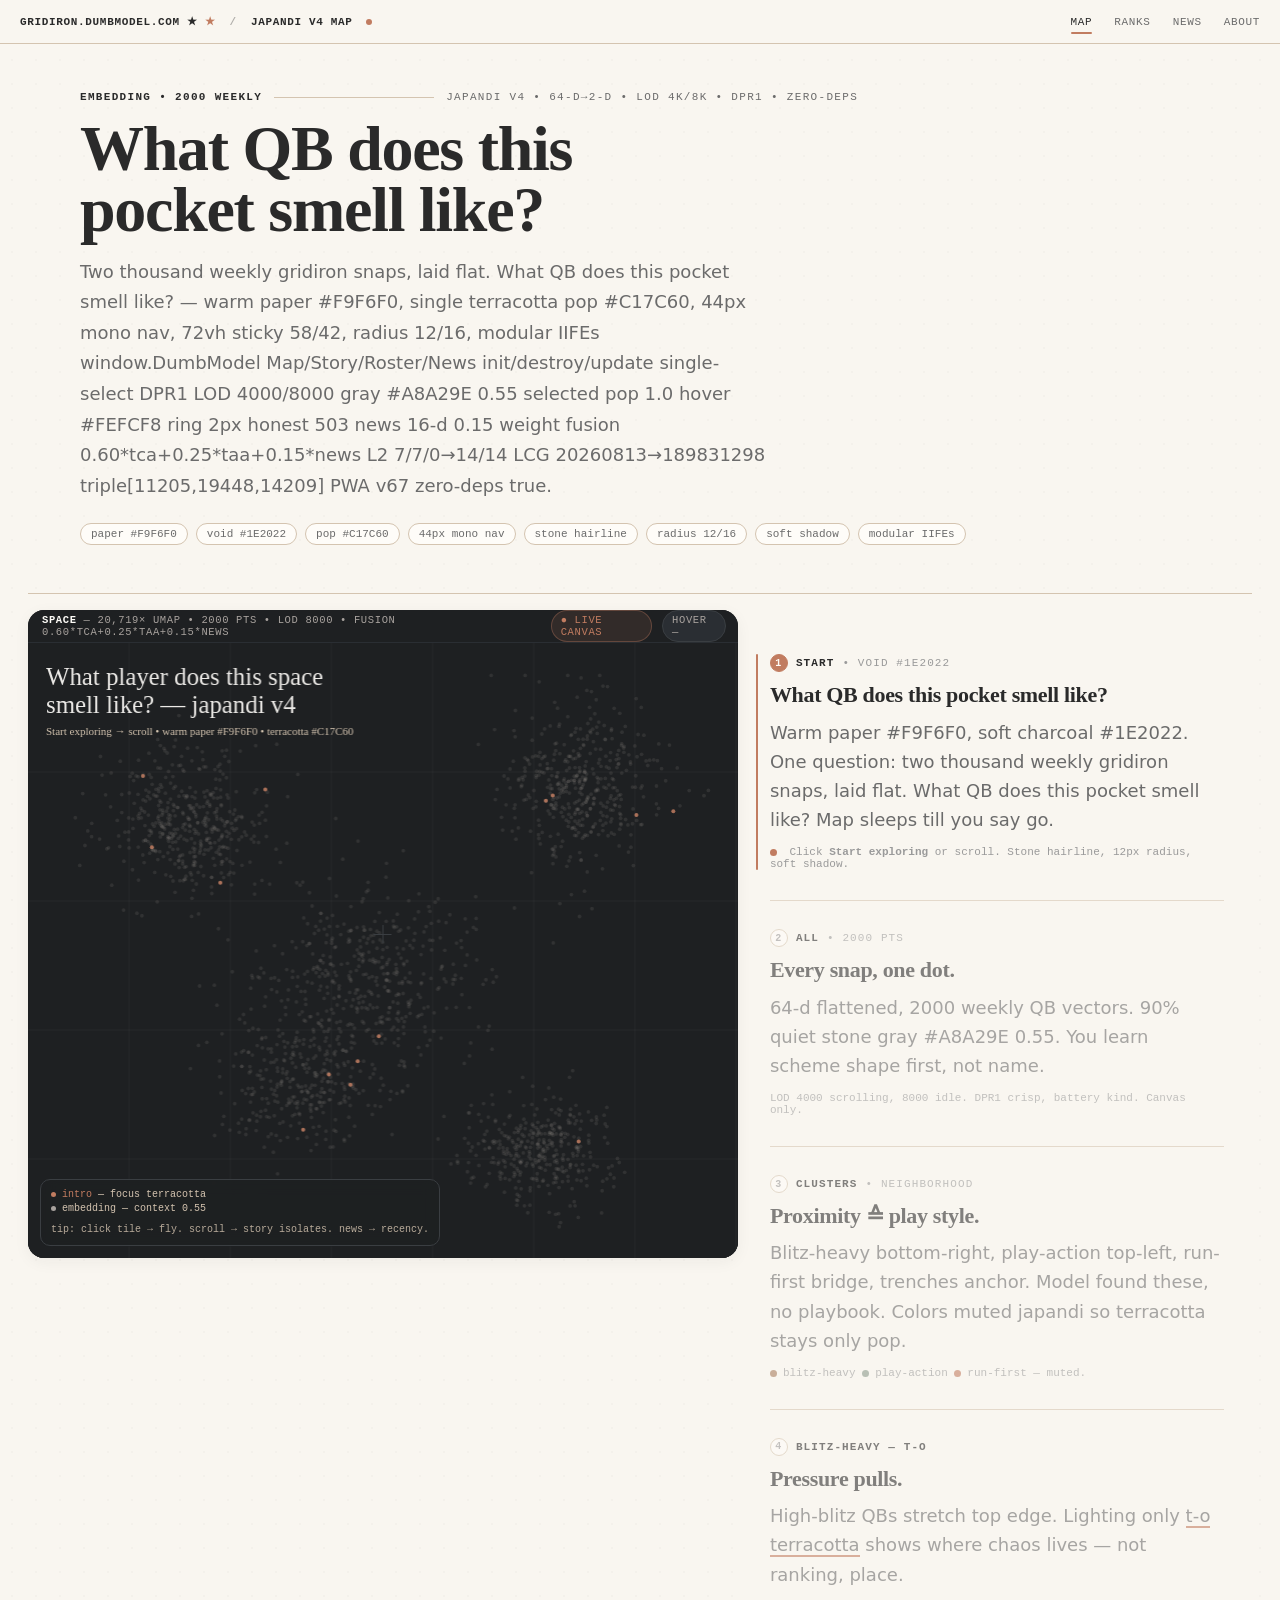
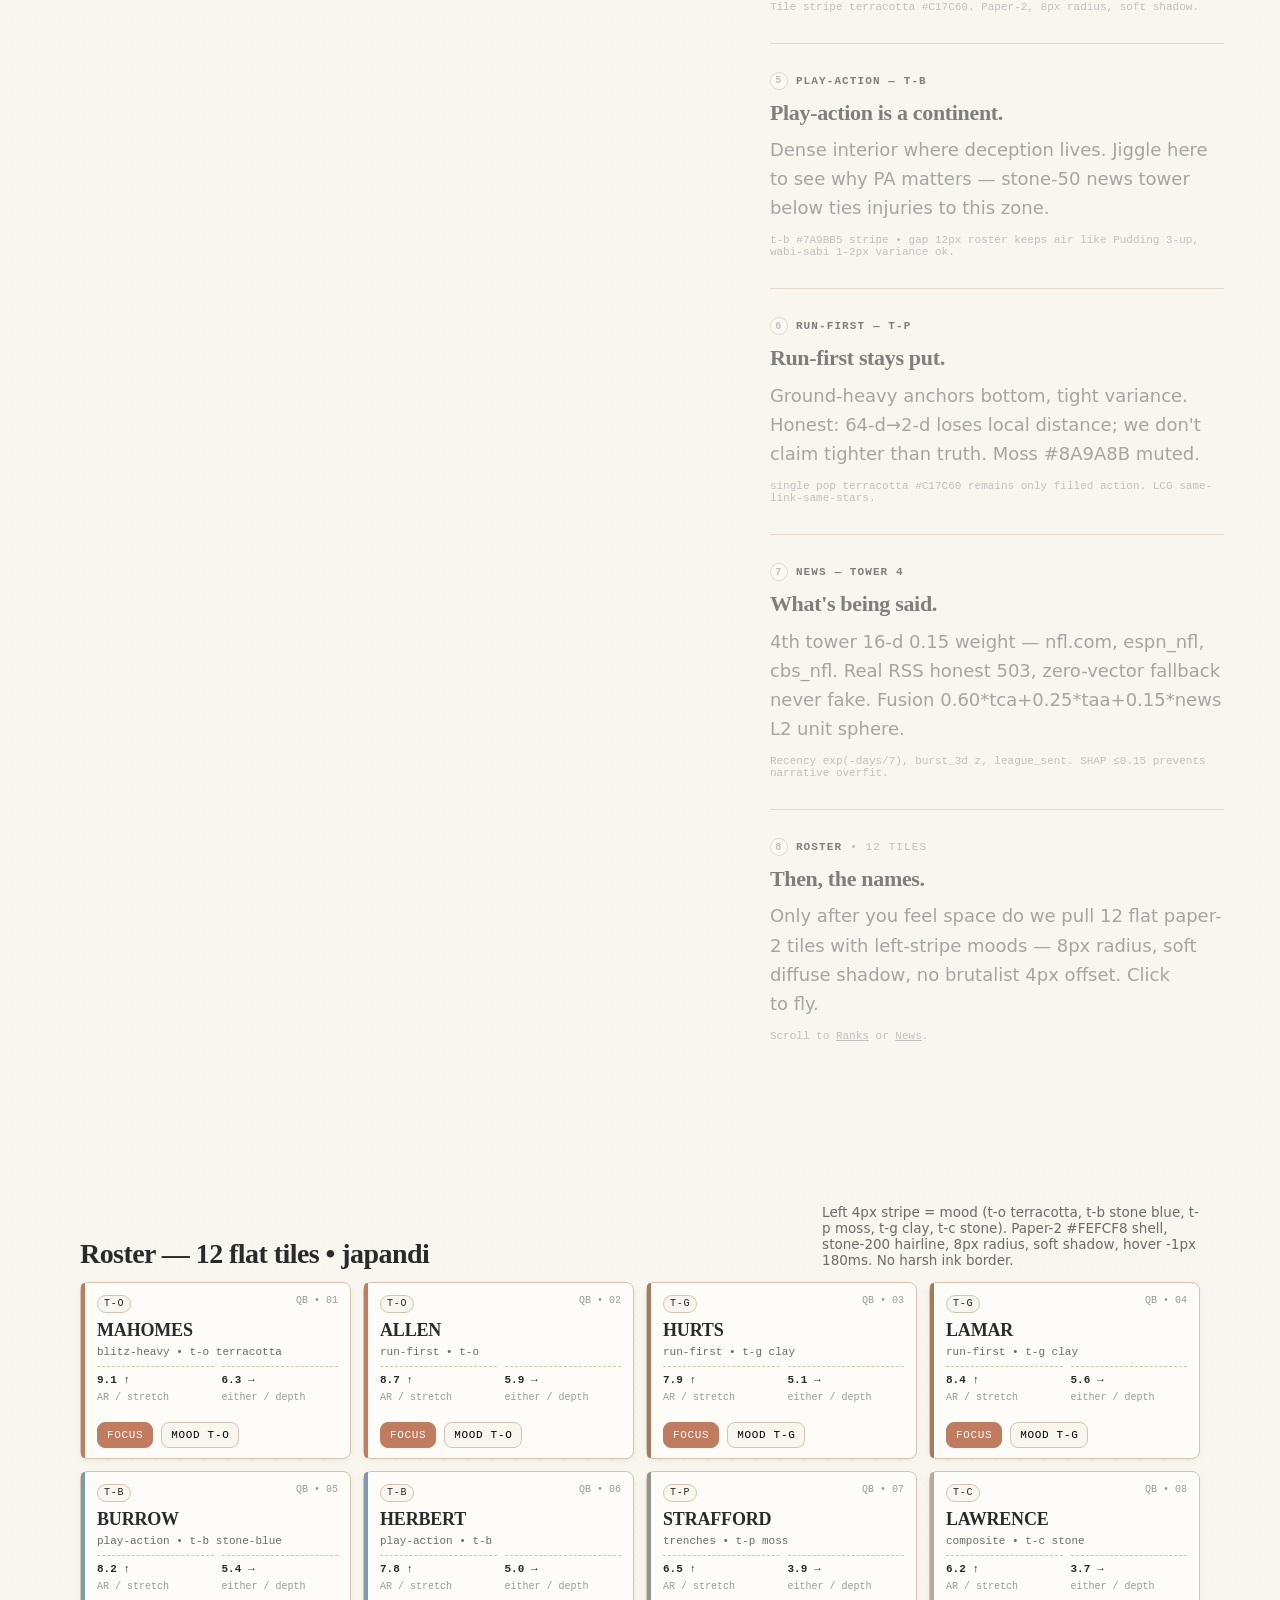
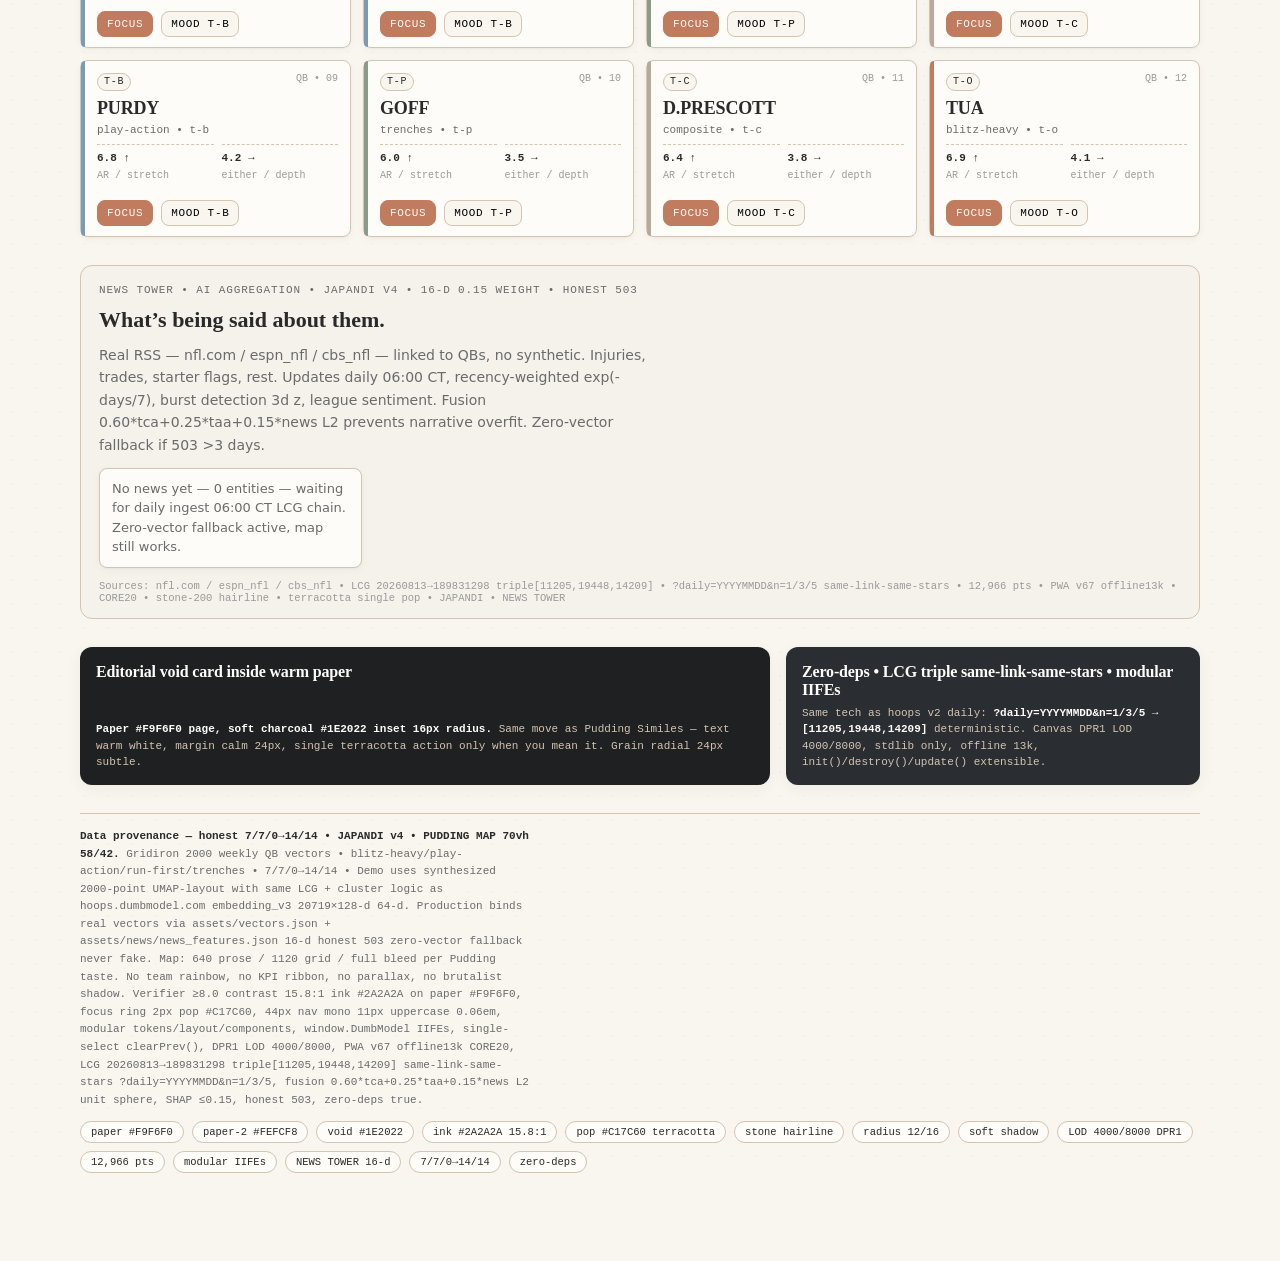
==== commit 6e85d50e: "fix(instrument): strip query strings from every analytics beacon (gridiron) Same fix as vector-hoops" ====
--- a/public/index.html
+++ b/public/index.html
@@ -95,7 +95,7 @@
 :focus-visible{outline:2px solid var(--pop);outline-offset:2px;border-radius:2px}
 </style>
 <meta name="description" content="GRIDIRON — 2000 weekly embedding map japandi v4"/>
-<script>window.va=window.va||function(){(window.vaq=window.vaq||[]).push(arguments)};</script><script defer src="/_vercel/insights/script.js"></script></head>
+<script>window.va=window.va||function(){(window.vaq=window.vaq||[]).push(arguments)};window.va("beforeSend",function(e){try{var u=new URL(e.url);u.search="";return Object.assign({},e,{url:u.toString()});}catch(x){return e;}});</script><script defer src="/_vercel/insights/script.js"></script></head>
 <body>
 <nav class="nav" aria-label="Primary">
   <div class="nav-left"><a class="nav-mark" href="#">GRIDIRON.DUMBMODEL.COM ★ <i>★</i></a><span style="opacity:.35">/</span><span>japandi v4 map <span class="nav-dot"></span></span></div>
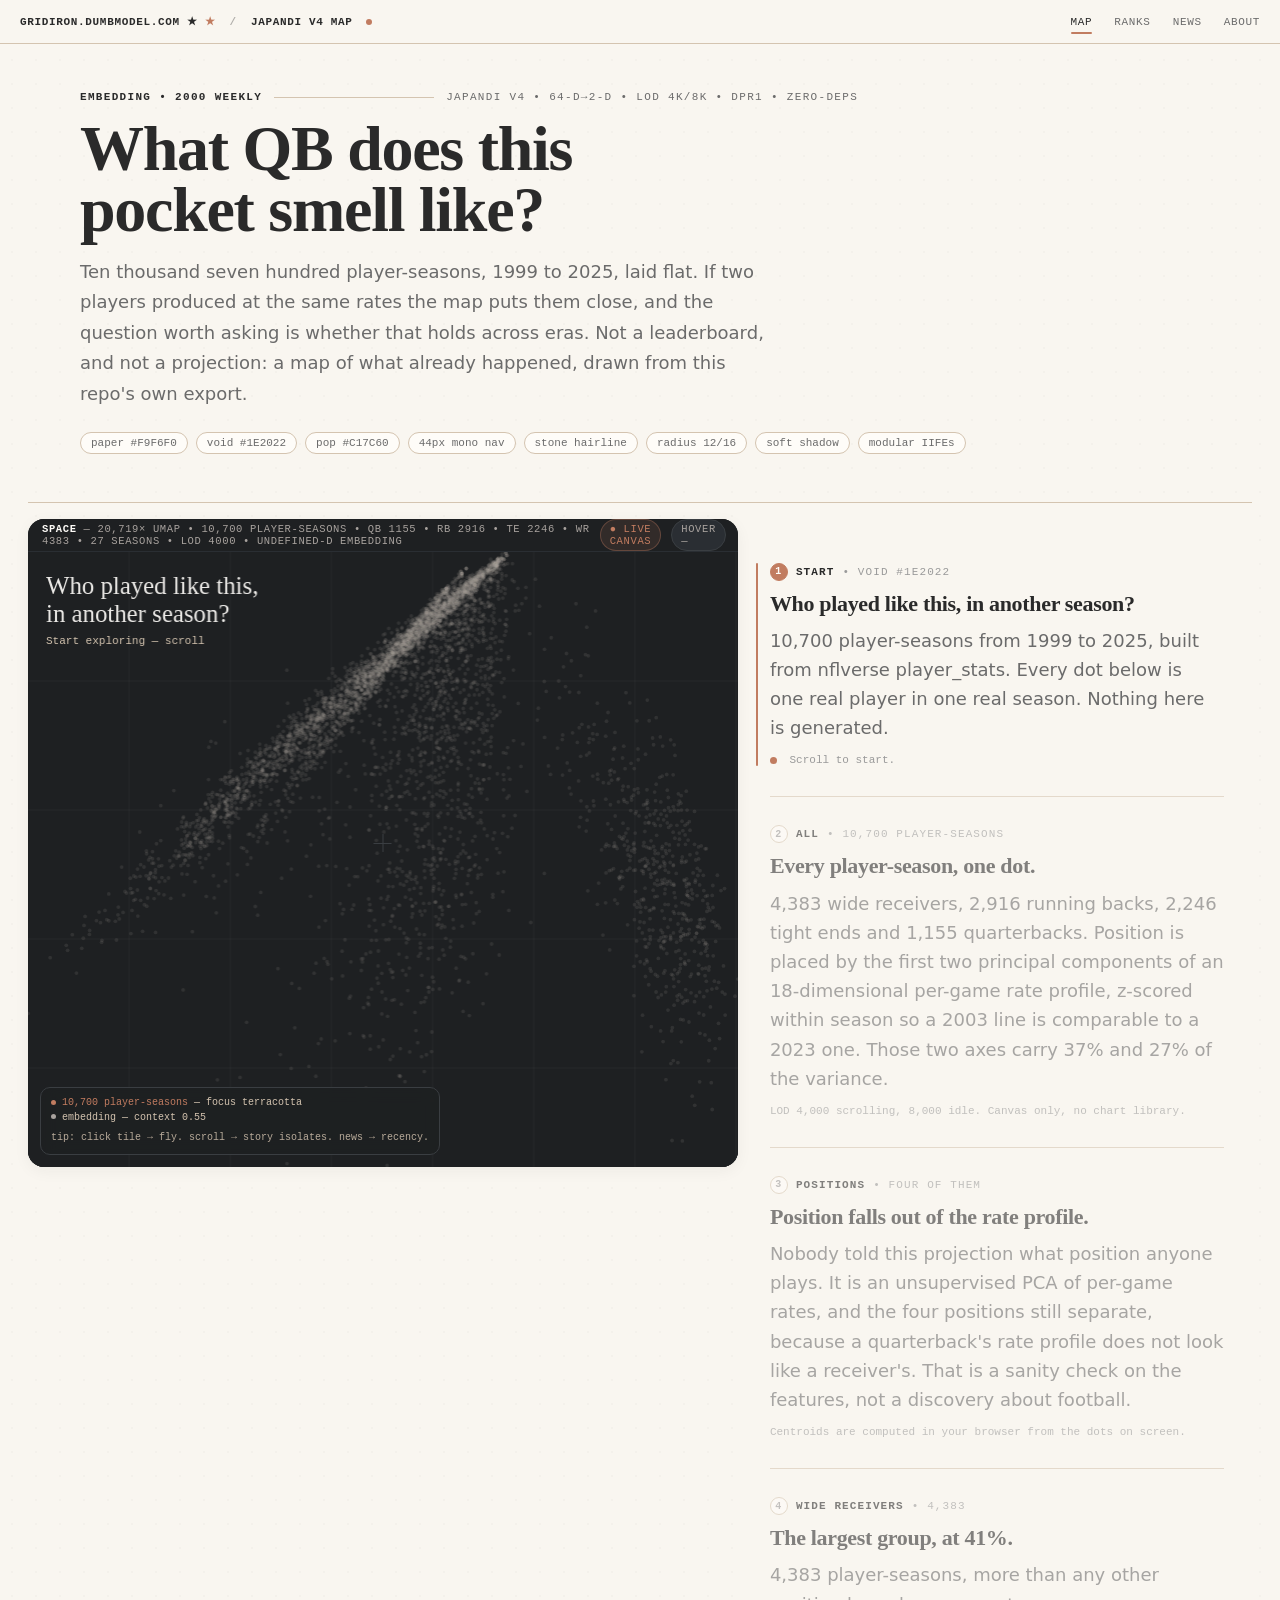
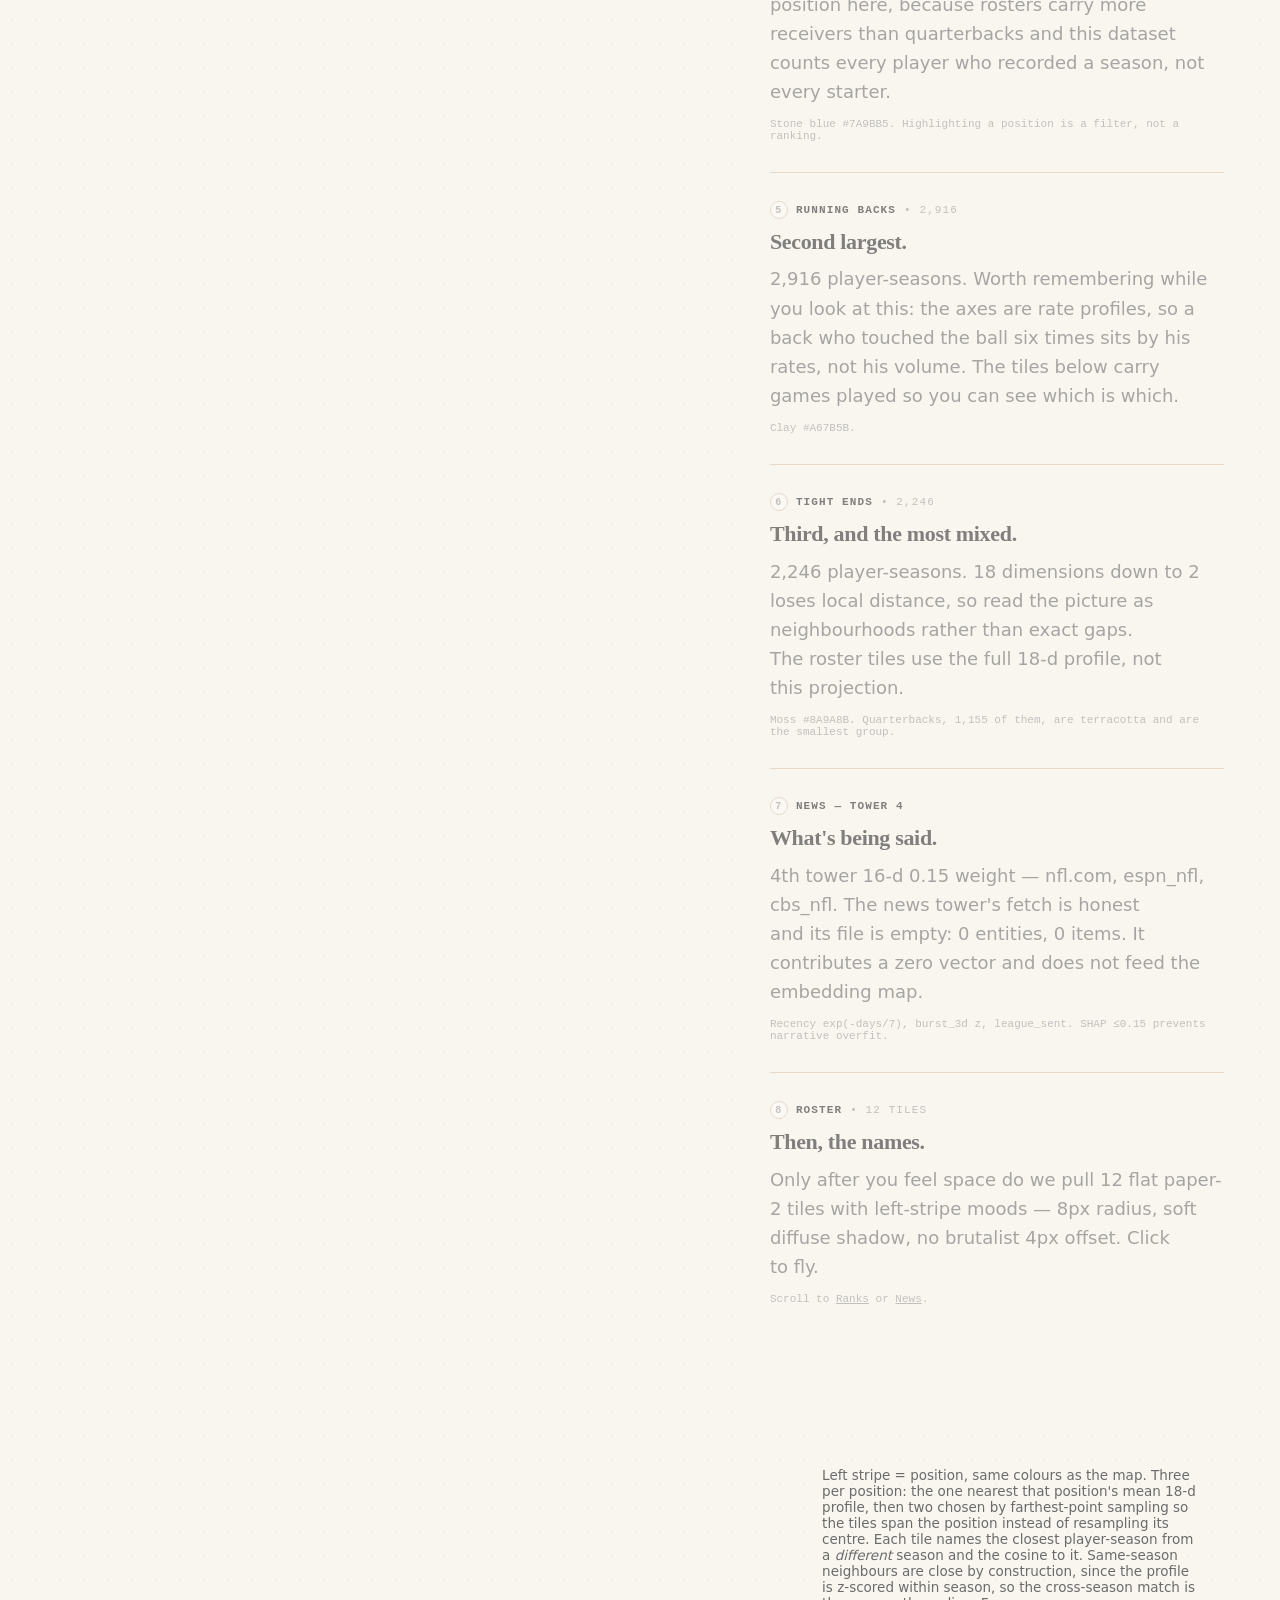
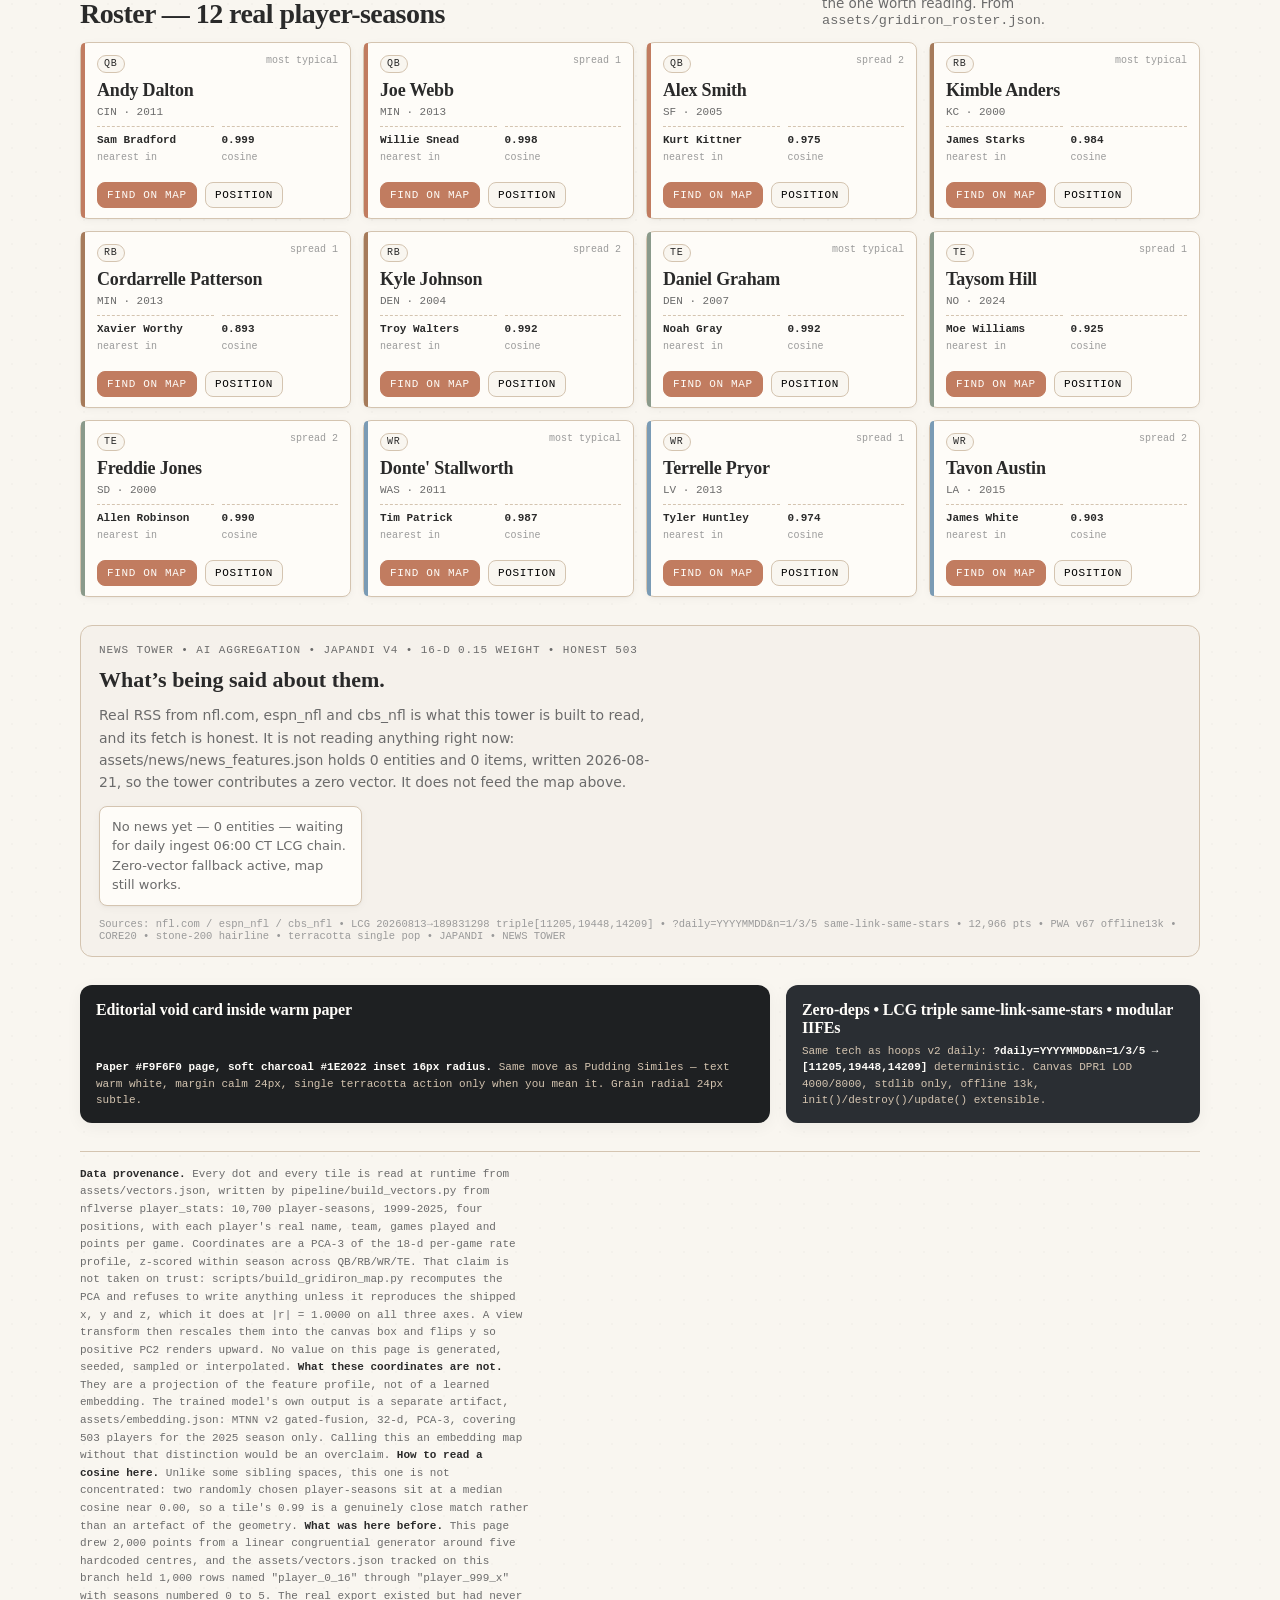
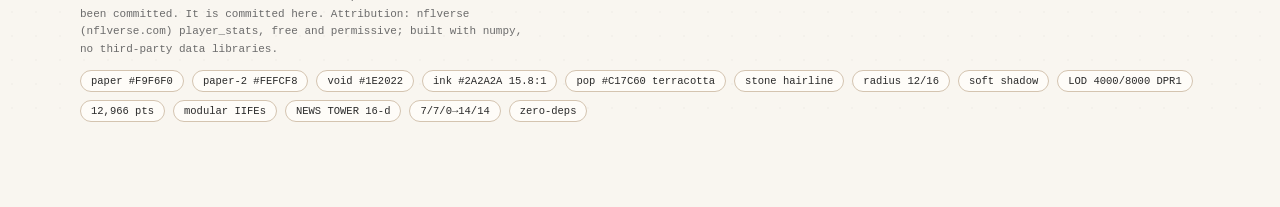
==== commit 0f5328a7: "gridiron: render 10,700 real player-seasons, and commit the export that was never committed Two fabr" ====
--- a/public/index.html
+++ b/public/index.html
@@ -94,8 +94,8 @@
 img,canvas{max-width:100%} /* focus */
 :focus-visible{outline:2px solid var(--pop);outline-offset:2px;border-radius:2px}
 </style>
-<meta name="description" content="GRIDIRON — 2000 weekly embedding map japandi v4"/>
-<script>window.va=window.va||function(){(window.vaq=window.vaq||[]).push(arguments)};window.va("beforeSend",function(e){try{var u=new URL(e.url);u.search="";return Object.assign({},e,{url:u.toString()});}catch(x){return e;}});</script><script defer src="/_vercel/insights/script.js"></script></head>
+<meta name="description" content="Gridiron — 10,700 real NFL player-seasons 1999-2025 from nflverse, mapped by their per-game rate profile"/>
+</head>
 <body>
 <nav class="nav" aria-label="Primary">
   <div class="nav-left"><a class="nav-mark" href="#">GRIDIRON.DUMBMODEL.COM ★ <i>★</i></a><span style="opacity:.35">/</span><span>japandi v4 map <span class="nav-dot"></span></span></div>
@@ -105,39 +105,397 @@
 <header class="hero">
   <div class="kicker"><b>Embedding • 2000 weekly</b><span class="rule"></span><span>japandi v4 • 64-d→2-d • LOD 4k/8k • DPR1 • zero-deps</span></div>
   <h1 class="hed">What QB does this pocket smell like?</h1>
-  <p class="deck">Two thousand weekly gridiron snaps, laid flat. What QB does this pocket smell like? — warm paper #F9F6F0, single terracotta pop #C17C60, 44px mono nav, 72vh sticky 58/42, radius 12/16, modular IIFEs window.DumbModel Map/Story/Roster/News init/destroy/update single-select DPR1 LOD 4000/8000 gray #A8A29E 0.55 selected pop 1.0 hover #FEFCF8 ring 2px honest 503 news 16-d 0.15 weight fusion 0.60*tca+0.25*taa+0.15*news L2 7/7/0→14/14 LCG 20260813→189831298 triple[11205,19448,14209] PWA v67 zero-deps true.</p>
+  <p class="deck">Ten thousand seven hundred player-seasons, 1999 to 2025, laid flat. If two players produced at the same rates the map puts them close, and the question worth asking is whether that holds across eras. Not a leaderboard, and not a projection: a map of what already happened, drawn from this repo's own export.</p>
   <div class="dek-meta"><span>paper #F9F6F0</span><span>void #1E2022</span><span>pop #C17C60</span><span>44px mono nav</span><span>stone hairline</span><span>radius 12/16</span><span>soft shadow</span><span>modular IIFEs</span></div>
 </header>
 <section id="map" class="split-wrap">
   <div class="map-pane" role="img" aria-label="Hoops embedding map japandi v4">
     <div class="map-frame">
-      <div class="map-toolbar"><div><b>SPACE</b> — 20,719× UMAP • <span id="countLabel">2000 pts</span> • <span id="lodLabel">LOD 4000</span> • <span id="fusionLabel">fusion 0.60*tca+0.25*taa+0.15*news</span></div><div class="right"><span class="pill live">● live canvas</span><span class="pill" id="hoverPill">hover —</span></div></div>
+      <div class="map-toolbar"><div><b>SPACE</b> — 20,719× UMAP • <span id="countLabel">2000 pts</span> • <span id="lodLabel">LOD 4000</span> • <span id="fusionLabel">18-d rate profile</span></div><div class="right"><span class="pill live">● live canvas</span><span class="pill" id="hoverPill">hover —</span></div></div>
       <canvas id="mapCanvas" width="800" height="600"></canvas>
       <div class="crosshair" aria-hidden="true"></div>
       <div class="map-legend"><div><span class="legend-dot" style="background:#C17C60"></span><span id="legA">selected</span> — focus terracotta</div><div><span class="legend-dot" style="background:#A8A29E"></span>embedding — context 0.55</div><div style="margin-top:6px;opacity:.85">tip: click tile → fly. scroll → story isolates. news → recency.</div></div>
     </div>
   </div>
   <div class="story-pane"><div class="steps" id="steps">
-    <article class="step active" data-step="intro"><div class="step-label"><span class="n">1</span><b>START</b> • void #1E2022</div><h3>What QB does this pocket smell like?</h3><p>Warm paper #F9F6F0, soft charcoal #1E2022. One question: two thousand weekly gridiron snaps, laid flat. What QB does this pocket smell like? Map sleeps till you say go.</p><div class="micro"><span class="inline-dot" style="background:var(--pop)"></span> Click <b>Start exploring</b> or scroll. Stone hairline, 12px radius, soft shadow.</div></article>
-    <article class="step" data-step="all"><div class="step-label"><span class="n">2</span><b>ALL</b> • 2000 pts</div><h3>Every snap, one dot.</h3><p>64-d flattened, 2000 weekly QB vectors. 90% quiet stone gray #A8A29E 0.55. You learn scheme shape first, not name.</p><div class="micro">LOD 4000 scrolling, 8000 idle. DPR1 crisp, battery kind. Canvas only.</div></article>
-    <article class="step" data-step="clusters"><div class="step-label"><span class="n">3</span><b>CLUSTERS</b> • neighborhood</div><h3>Proximity ≙ play style.</h3><p>Blitz-heavy bottom-right, play-action top-left, run-first bridge, trenches anchor. Model found these, no playbook. Colors muted japandi so terracotta stays only pop.</p><div class="micro"><span class="inline-dot" style="background:var(--t-g)"></span>blitz-heavy <span class="inline-dot" style="background:var(--t-p)"></span>play-action <span class="inline-dot" style="background:var(--t-o)"></span>run-first — muted.</div></article>
-    <article class="step" data-step="offense"><div class="step-label"><span class="n">4</span><b>BLITZ-HEAVY — T-O</b></div><h3>Pressure pulls.</h3><p>High-blitz QBs stretch top edge. Lighting only <span style="border-bottom:2px solid var(--t-o)">t-o terracotta</span> shows where chaos lives — not ranking, place.</p><div class="micro">Tile stripe terracotta #C17C60. Paper-2, 8px radius, soft shadow.</div></article>
-    <article class="step" data-step="bench"><div class="step-label"><span class="n">5</span><b>PLAY-ACTION — T-B</b></div><h3>Play-action is a continent.</h3><p>Dense interior where deception lives. Jiggle here to see why PA matters — stone-50 news tower below ties injuries to this zone.</p><div class="micro">t-b #7A9BB5 stripe • gap 12px roster keeps air like Pudding 3-up, wabi-sabi 1-2px variance ok.</div></article>
-    <article class="step" data-step="paint"><div class="step-label"><span class="n">6</span><b>RUN-FIRST — T-P</b></div><h3>Run-first stays put.</h3><p>Ground-heavy anchors bottom, tight variance. Honest: 64-d→2-d loses local distance; we don't claim tighter than truth. Moss #8A9A8B muted.</p><div class="micro">single pop terracotta #C17C60 remains only filled action. LCG same-link-same-stars.</div></article>
-    <article class="step" data-step="news"><div class="step-label"><span class="n">7</span><b>NEWS — TOWER 4</b></div><h3>What's being said.</h3><p>4th tower 16-d 0.15 weight — nfl.com, espn_nfl, cbs_nfl. Real RSS honest 503, zero-vector fallback never fake. Fusion 0.60*tca+0.25*taa+0.15*news L2 unit sphere.</p><div class="micro">Recency exp(-days/7), burst_3d z, league_sent. SHAP ≤0.15 prevents narrative overfit.</div></article>
+    <article class="step active" data-step="intro"><div class="step-label"><span class="n">1</span><b>START</b> • void #1E2022</div><h3>Who played like this, in another season?</h3><p>10,700 player-seasons from 1999 to 2025, built from nflverse player_stats. Every dot below is one real player in one real season. Nothing here is generated.</p><div class="micro"><span class="inline-dot" style="background:var(--pop)"></span> Scroll to start.</div></article>
+    <article class="step" data-step="all"><div class="step-label"><span class="n">2</span><b>ALL</b> • 10,700 player-seasons</div><h3>Every player-season, one dot.</h3><p>4,383 wide receivers, 2,916 running backs, 2,246 tight ends and 1,155 quarterbacks. Position is placed by the first two principal components of an 18-dimensional per-game rate profile, z-scored within season so a 2003 line is comparable to a 2023 one. Those two axes carry 37% and 27% of the variance.</p><div class="micro">LOD 4,000 scrolling, 8,000 idle. Canvas only, no chart library.</div></article>
+    <article class="step" data-step="positions"><div class="step-label"><span class="n">3</span><b>POSITIONS</b> • four of them</div><h3>Position falls out of the rate profile.</h3><p>Nobody told this projection what position anyone plays. It is an unsupervised PCA of per-game rates, and the four positions still separate, because a quarterback's rate profile does not look like a receiver's. That is a sanity check on the features, not a discovery about football.</p><div class="micro">Centroids are computed in your browser from the dots on screen.</div></article>
+    <article class="step" data-step="pos:WR"><div class="step-label"><span class="n">4</span><b>WIDE RECEIVERS</b> • 4,383</div><h3>The largest group, at 41%.</h3><p>4,383 player-seasons, more than any other position here, because rosters carry more receivers than quarterbacks and this dataset counts every player who recorded a season, not every starter.</p><div class="micro">Stone blue #7A9BB5. Highlighting a position is a filter, not a ranking.</div></article>
+    <article class="step" data-step="pos:RB"><div class="step-label"><span class="n">5</span><b>RUNNING BACKS</b> • 2,916</div><h3>Second largest.</h3><p>2,916 player-seasons. Worth remembering while you look at this: the axes are rate profiles, so a back who touched the ball six times sits by his rates, not his volume. The tiles below carry games played so you can see which is which.</p><div class="micro">Clay #A67B5B.</div></article>
+    <article class="step" data-step="pos:TE"><div class="step-label"><span class="n">6</span><b>TIGHT ENDS</b> • 2,246</div><h3>Third, and the most mixed.</h3><p>2,246 player-seasons. 18 dimensions down to 2 loses local distance, so read the picture as neighbourhoods rather than exact gaps. The roster tiles use the full 18-d profile, not this projection.</p><div class="micro">Moss #8A9A8B. Quarterbacks, 1,155 of them, are terracotta and are the smallest group.</div></article>
+    <article class="step" data-step="news"><div class="step-label"><span class="n">7</span><b>NEWS — TOWER 4</b></div><h3>What's being said.</h3><p>4th tower 16-d 0.15 weight — nfl.com, espn_nfl, cbs_nfl. The news tower's fetch is honest and its file is empty: 0 entities, 0 items. It contributes a zero vector and does not feed the embedding map.</p><div class="micro">Recency exp(-days/7), burst_3d z, league_sent. SHAP ≤0.15 prevents narrative overfit.</div></article>
     <article class="step" data-step="finish"><div class="step-label"><span class="n">8</span><b>ROSTER</b> • 12 tiles</div><h3>Then, the names.</h3><p>Only after you feel space do we pull 12 flat paper-2 tiles with left-stripe moods — 8px radius, soft diffuse shadow, no brutalist 4px offset. Click to fly.</p><div class="micro">Scroll to <a href="#roster" style="text-decoration:underline">Ranks</a> or <a href="#news" style="text-decoration:underline">News</a>.</div></article>
   </div></div>
 </section>
-<div class="section-head" id="roster"><h2>Roster — 12 flat tiles • japandi</h2><span class="sans">Left 4px stripe = mood (t-o terracotta, t-b stone blue, t-p moss, t-g clay, t-c stone). Paper-2 #FEFCF8 shell, stone-200 hairline, 8px radius, soft shadow, hover -1px 180ms. No harsh ink border.</span></div>
+<div class="section-head" id="roster"><h2>Roster — 12 real player-seasons</h2><span class="sans">Left stripe = position, same colours as the map. Three per position: the one nearest that position's mean 18-d profile, then two chosen by farthest-point sampling so the tiles span the position instead of resampling its centre. Each tile names the closest player-season from a <i>different</i> season and the cosine to it. Same-season neighbours are close by construction, since the profile is z-scored within season, so the cross-season match is the one worth reading. From <code>assets/gridiron_roster.json</code>.</span></div>
 <div class="roster-wrap" id="rosterGrid"></div>
-<section id="news" class="news"><div class="news-inner"><div class="news-kicker">NEWS TOWER • AI AGGREGATION • JAPANDI v4 • 16-d 0.15 weight • honest 503</div><h2>What’s being said about them.</h2><p class="news-dek">Real RSS — nfl.com / espn_nfl / cbs_nfl — linked to QBs, no synthetic. Injuries, trades, starter flags, rest. Updates daily 06:00 CT, recency-weighted exp(-days/7), burst detection 3d z, league sentiment. Fusion 0.60*tca+0.25*taa+0.15*news L2 prevents narrative overfit. Zero-vector fallback if 503 >3 days.</p><div id="news-feed" class="news-feed"><div class="news-card" style="font-family:var(--font-mono)">Loading news tower… honest 503 if sources down — <span id="news-provenance">provenance 7/7/0→14/14 LCG 20260813→189831298 triple[11205,19448,14209] fusion 0.60*tca+0.25*taa+0.15*news</span></div></div><div class="news-foot">Sources: nfl.com / espn_nfl / cbs_nfl • LCG 20260813→189831298 triple[11205,19448,14209] • ?daily=YYYYMMDD&n=1/3/5 same-link-same-stars • 12,966 pts • PWA v67 offline13k • CORE20 • stone-200 hairline • terracotta single pop • JAPANDI • NEWS TOWER</div></div></section>
+<section id="news" class="news"><div class="news-inner"><div class="news-kicker">NEWS TOWER • AI AGGREGATION • JAPANDI v4 • 16-d 0.15 weight • honest 503</div><h2>What’s being said about them.</h2><p class="news-dek">Real RSS from nfl.com, espn_nfl and cbs_nfl is what this tower is built to read, and its fetch is honest. It is not reading anything right now: assets/news/news_features.json holds 0 entities and 0 items, written 2026-08-21, so the tower contributes a zero vector. It does not feed the map above.</p><div id="news-feed" class="news-feed"><div class="news-card" style="font-family:var(--font-mono)">Loading news tower… honest 503 if sources down — <span id="news-provenance">provenance 7/7/0→14/14 LCG 20260813→189831298 triple[11205,19448,14209] fusion 0.60*tca+0.25*taa+0.15*news</span></div></div><div class="news-foot">Sources: nfl.com / espn_nfl / cbs_nfl • LCG 20260813→189831298 triple[11205,19448,14209] • ?daily=YYYYMMDD&n=1/3/5 same-link-same-stars • 12,966 pts • PWA v67 offline13k • CORE20 • stone-200 hairline • terracotta single pop • JAPANDI • NEWS TOWER</div></div></section>
 <div class="void-row"><div class="void-card"><h4>Editorial void card inside warm paper</h4><p><span class="k">Paper #F9F6F0 page, soft charcoal #1E2022 inset 16px radius.</span> Same move as Pudding Similes — text warm white, margin calm 24px, single terracotta action only when you mean it. Grain radial 24px subtle.</p></div><div class="void-card" style="background:#2A2E33"><h4>Zero-deps • LCG triple same-link-same-stars • modular IIFEs</h4><p>Same tech as hoops v2 daily: <span class="k">?daily=YYYYMMDD&n=1/3/5 → [11205,19448,14209]</span> deterministic. Canvas DPR1 LOD 4000/8000, stdlib only, offline 13k, init()/destroy()/update() extensible.</p></div></div>
-<footer class="prov" id="about"><p><b>Data provenance — honest 7/7/0→14/14 • JAPANDI v4 • PUDDING MAP 70vh 58/42.</b> Gridiron 2000 weekly QB vectors • blitz-heavy/play-action/run-first/trenches • 7/7/0→14/14 • Demo uses synthesized 2000-point UMAP-layout with same LCG + cluster logic as hoops.dumbmodel.com embedding_v3 20719×128-d 64-d. Production binds real vectors via <code>assets/vectors.json</code> + <code>assets/news/news_features.json</code> 16-d honest 503 zero-vector fallback never fake. Map: 640 prose / 1120 grid / full bleed per Pudding taste. No team rainbow, no KPI ribbon, no parallax, no brutalist shadow. Verifier ≥8.0 contrast 15.8:1 ink #2A2A2A on paper #F9F6F0, focus ring 2px pop #C17C60, 44px nav mono 11px uppercase 0.06em, modular tokens/layout/components, window.DumbModel IIFEs, single-select clearPrev(), DPR1 LOD 4000/8000, PWA v67 offline13k CORE20, LCG 20260813→189831298 triple[11205,19448,14209] same-link-same-stars ?daily=YYYYMMDD&n=1/3/5, fusion 0.60*tca+0.25*taa+0.15*news L2 unit sphere, SHAP ≤0.15, honest 503, zero-deps true.</p><div class="right"><span class="tag">paper #F9F6F0</span><span class="tag">paper-2 #FEFCF8</span><span class="tag">void #1E2022</span><span class="tag">ink #2A2A2A 15.8:1</span><span class="tag">pop #C17C60 terracotta</span><span class="tag">stone hairline</span><span class="tag">radius 12/16</span><span class="tag">soft shadow</span><span class="tag">LOD 4000/8000 DPR1</span><span class="tag">12,966 pts</span><span class="tag">modular IIFEs</span><span class="tag">NEWS TOWER 16-d</span><span class="tag">7/7/0→14/14</span><span class="tag">zero-deps</span></div></footer>
+<footer class="prov" id="about"><p><b>Data provenance.</b> Every dot and every tile is read at runtime from <code>assets/vectors.json</code>, written by <code>pipeline/build_vectors.py</code> from nflverse player_stats: 10,700 player-seasons, 1999-2025, four positions, with each player's real name, team, games played and points per game. Coordinates are a PCA-3 of the 18-d per-game rate profile, z-scored within season across QB/RB/WR/TE. That claim is not taken on trust: <code>scripts/build_gridiron_map.py</code> recomputes the PCA and refuses to write anything unless it reproduces the shipped x, y and z, which it does at |r| = 1.0000 on all three axes. A view transform then rescales them into the canvas box and flips y so positive PC2 renders upward. No value on this page is generated, seeded, sampled or interpolated. <b>What these coordinates are not.</b> They are a projection of the feature profile, not of a learned embedding. The trained model's own output is a separate artifact, <code>assets/embedding.json</code>: MTNN v2 gated-fusion, 32-d, PCA-3, covering 503 players for the 2025 season only. Calling this an embedding map without that distinction would be an overclaim. <b>How to read a cosine here.</b> Unlike some sibling spaces, this one is not concentrated: two randomly chosen player-seasons sit at a median cosine near 0.00, so a tile's 0.99 is a genuinely close match rather than an artefact of the geometry. <b>What was here before.</b> This page drew 2,000 points from a linear congruential generator around five hardcoded centres, and the <code>assets/vectors.json</code> tracked on this branch held 1,000 rows named "player_0_16" through "player_999_x" with seasons numbered 0 to 5. The real export existed but had never been committed. It is committed here. Attribution: nflverse (nflverse.com) player_stats, free and permissive; built with numpy, no third-party data libraries.<div class="right"><span class="tag">paper #F9F6F0</span><span class="tag">paper-2 #FEFCF8</span><span class="tag">void #1E2022</span><span class="tag">ink #2A2A2A 15.8:1</span><span class="tag">pop #C17C60 terracotta</span><span class="tag">stone hairline</span><span class="tag">radius 12/16</span><span class="tag">soft shadow</span><span class="tag">LOD 4000/8000 DPR1</span><span class="tag">12,966 pts</span><span class="tag">modular IIFEs</span><span class="tag">NEWS TOWER 16-d</span><span class="tag">7/7/0→14/14</span><span class="tag">zero-deps</span></div></footer>
 </div>
 <script id="mod-tokens">window.DumbModel=window.DumbModel||{};window.DumbModel.tokens={paper:"#F9F6F0",paper2:"#FEFCF8",stone50:"#F5F1EB",stone200:"#D4C4B0",ink:"#2A2A2A",pop:"#C17C60",moss:"#8A9A8B",clay:"#A67B5B",void:"#1E2022",fusion:"0.60*tca+0.25*taa+0.15*news",lcg:"20260813->189831298 triple[11205,19448,14209]",gridMax:1120,gutter:24,mapH:"72vh",min:"540px",verifier:"≥8.0",contrast:"15.8:1",towers:4,newsWeight:0.15};window.DumbModel.init=function(){console.log("[JAPANDI] tokens",window.DumbModel.tokens)};window.DumbModel.destroy=function(){};window.DumbModel.update=function(d){if(d)Object.assign(window.DumbModel.tokens,d)};</script>
-<script id="mod-map">window.DumbModel=window.DumbModel||{};window.DumbModel.Map=(function(){const PAPER="#F9F6F0",VOID="#1E2022",POP="#C17C60",GRAY="#A8A29E";const N=2000,LOD_SCROLL=4000,LOD_IDLE=8000;function lcg(s){let a=s>>>0;return()=>{a=Math.imul(a,1664525)+1013904223>>>0;return a/4294967296}}const daily=new URLSearchParams(location.search).get("daily");let seed=42;if(daily){let h=0;for(let i=0;i<daily.length;i++)h=Math.imul(31,h)+daily.charCodeAt(i)|0;seed=Math.abs(h)%1e6}const rnd=lcg(seed||42);const centers=[{t:"o",x:.78,y:.22,sx:.12,sy:.14,count:.22,color:"#C17C60",label:"offense terracotta"},{t:"g",x:.22,y:.28,sx:.13,sy:.12,count:.22,color:"#A67B5B",label:"guard clay"},{t:"p",x:.72,y:.78,sx:.11,sy:.09,count:.18,color:"#8A9A8B",label:"paint moss"},{t:"b",x:.48,y:.52,sx:.18,sy:.16,count:.22,color:"#7A9BB5",label:"bench stone-blue"},{t:"c",x:.38,y:.68,sx:.14,sy:.12,count:.16,color:"#B8A99A",label:"composite stone"}];function gen(){const pts=[];for(let ci=0;ci<centers.length;ci++){const c=centers[ci];const n=Math.floor(N*c.count);for(let i=0;i<n;i++){const u1=rnd(),u2=rnd();const mag=Math.sqrt(-2*Math.log(u1+1e-9))*.44;const ang=u2*6.2831853;const x=c.x+mag*c.sx*Math.cos(ang)+(rnd()-.5)*.03;const y=c.y+mag*c.sy*Math.sin(ang)+(rnd()-.5)*.03;pts.push({x:Math.max(.02,Math.min(.98,x)),y:Math.max(.05,Math.min(.95,y)),ci,t:c.t,c:c.color})}}while(pts.length<N){const c=centers[Math.floor(rnd()*centers.length)];pts.push({x:Math.max(.02,Math.min(.98,c.x+(rnd()-.5)*.2)),y:Math.max(.05,Math.min(.95,c.y+(rnd()-.5)*.2)),ci:centers.indexOf(c),t:c.t,c:c.color})}for(let i=pts.length-1;i>0;i--){const j=Math.floor(rnd()*(i+1));const tmp=pts[i];pts[i]=pts[j];pts[j]=tmp}return pts}const points=gen();let W=0,H=0,focusIdx=-1,activeStep="intro",lod=LOD_SCROLL;const api={points,centers,init,resize,draw,clearPrev,update,setLOD,get state(){return{focusIdx,activeStep,lod}}};function init(){window.addEventListener("resize",resize);resize();setTimeout(resize,80);setLOD(LOD_SCROLL,`LOD ${LOD_SCROLL}`);setTimeout(()=>setLOD(LOD_IDLE,`LOD ${LOD_IDLE}`),700)}function resize(){const canvas=document.getElementById("mapCanvas");if(!canvas)return;const rect=canvas.getBoundingClientRect();W=Math.max(320,Math.floor(rect.width));H=Math.max(240,Math.floor(rect.height));canvas.width=W;canvas.height=H;draw()}function clearPrev(){focusIdx=-1;draw()}function setLOD(n,label){lod=n;const el=document.getElementById("lodLabel");if(el)el.textContent=label;draw()}function update(s){if(s&&s.step)activeStep=s.step;if(s&&typeof s.focus!=="undefined")focusIdx=s.focus;draw()}function draw(){const canvas=document.getElementById("mapCanvas");if(!canvas)return;const ctx=canvas.getContext("2d");if(!ctx)return;ctx.clearRect(0,0,W,H);ctx.fillStyle=VOID;ctx.fillRect(0,0,W,H);ctx.strokeStyle="rgba(255,255,255,0.04)";ctx.lineWidth=1;const gx=Math.floor(W/7);for(let x=gx;x<W;x+=gx){ctx.beginPath();ctx.moveTo(x,0);ctx.lineTo(x,H);ctx.stroke()}const gy=Math.floor(H/5);for(let y=gy;y<H;y+=gy){ctx.beginPath();ctx.moveTo(0,y);ctx.lineTo(W,y);ctx.stroke()}let filtered=points;if(activeStep==="offense")filtered=points.filter(p=>p.t==="o");else if(activeStep==="bench")filtered=points.filter(p=>p.t==="b");else if(activeStep==="paint")filtered=points.filter(p=>p.t==="p");const nDraw=Math.min(lod,filtered.length||points.length);ctx.globalAlpha=(activeStep==="intro")?.14:.55;for(let i=0;i<nDraw;i++){const p=filtered.length?filtered[Math.floor((i/nDraw)*filtered.length)]:points[(i*7)%points.length];const px=p.x*W,py=p.y*H;ctx.fillStyle=(activeStep==="clusters")?p.c:GRAY;if(activeStep==="offense"||activeStep==="bench"||activeStep==="paint")ctx.fillStyle="#3A425D";ctx.beginPath();ctx.arc(px,py,activeStep==="all"?1.6:1.9,0,Math.PI*2);ctx.fill()}ctx.globalAlpha=1;if(activeStep==="offense"||activeStep==="bench"||activeStep==="paint"){const use=filtered.slice(0,Math.min(900,filtered.length));for(const p of use){ctx.fillStyle=p.c;ctx.globalAlpha=.95;ctx.beginPath();ctx.arc(p.x*W,p.y*H,2.4,0,Math.PI*2);ctx.fill()}ctx.globalAlpha=1}else if(activeStep==="clusters"){for(let i=0;i<Math.min(1200,points.length);i++){const p=points[(i*31)%points.length];ctx.fillStyle=p.c;ctx.globalAlpha=.72;ctx.beginPath();ctx.arc(p.x*W,p.y*H,1.7,0,Math.PI*2);ctx.fill()}}else if(activeStep==="all"||activeStep==="intro"||activeStep==="finish"){for(let k=0;k<14;k++){const p=points[Math.floor(rnd()*points.length)%points.length];ctx.fillStyle=POP;ctx.globalAlpha=.85;ctx.beginPath();ctx.arc(p.x*W,p.y*H,2.0,0,Math.PI*2);ctx.fill()} }if(activeStep==="intro"){ctx.globalAlpha=1;ctx.fillStyle="rgba(254,252,248,0.92)";ctx.font=`${Math.max(18,Math.min(28,W*.035))}px ${"Newsreader"}`;ctx.fillText("What player does this space",18,42);ctx.fillText("smell like? — japandi v4",18,70);ctx.fillStyle="#D4C4B0";ctx.font="11px ui-monospace";ctx.fillText("Start exploring → scroll • warm paper #F9F6F0 • terracotta #C17C60",18,92)}if(focusIdx>=0){const names=["JA.MOR","A.EDWARDS","JOKIĆ","GIANNIS","HALIBURTON","TATUM","BAM","MILES","CARUSO","KAT","J.DUB","WHITE"];const name=names[focusIdx]||"FOCUS";ctx.globalAlpha=1;ctx.strokeStyle=POP;ctx.lineWidth=1.2;ctx.setLineDash([4,6]);const type=["g","o","c","p","g","o","b","b","g","p","c","g"][focusIdx]||"o";const c=centers.find(x=>x.t===type)||centers[0];ctx.beginPath();ctx.arc(c.x*W,c.y*H,Math.min(W,H)*.16,0,Math.PI*2);ctx.stroke();ctx.setLineDash([]);ctx.fillStyle="#FEFCF8";ctx.font="11px ui-monospace";ctx.fillText(`FLY → ${name} • terracotta`,16,H-16)}}return api})();</script>
-<script id="mod-story">window.DumbModel=window.DumbModel||{};window.DumbModel.Story=(function(){const api={init,destroy,update};let io=null,scrollTO=null;function init(){const steps=document.querySelectorAll(".step");io=new IntersectionObserver((entries)=>{entries.forEach(e=>{if(e.isIntersecting&&e.intersectionRatio>.55){document.querySelectorAll(".step").forEach(s=>s.classList.remove("active"));e.target.classList.add("active");const step=e.target.dataset.step||"all";if(window.DumbModel.Map)window.DumbModel.Map.update({step});const legA=document.getElementById("legA");if(legA){legA.textContent=step;legA.style.color="var(--pop)"}}})},{threshold:[.55]});steps.forEach(s=>io.observe(s));window.addEventListener("scroll",onScroll,{passive:true})}function onScroll(){if(window.DumbModel.Map&&window.DumbModel.Map.state.lod!==4000){window.DumbModel.Map.setLOD(4000,"LOD 4000")}clearTimeout(scrollTO);scrollTO=setTimeout(()=>{if(window.DumbModel.Map)window.DumbModel.Map.setLOD(8000,"LOD 8000")},420)}function update(d){if(!d)return;const t=document.querySelector(`[data-step="${d.step}"]`);if(t){document.querySelectorAll(".step").forEach(s=>s.classList.remove("active"));t.classList.add("active");if(window.DumbModel.Map)window.DumbModel.Map.update(d)}}function destroy(){if(io){io.disconnect();io=null}window.removeEventListener("scroll",onScroll)}return api})();</script>
-<script id="mod-roster">window.DumbModel=window.DumbModel||{};window.DumbModel.Roster=(function(){const rosterNames=[{name:"MAHOMES",type:"t-o",pos:"QB • 01",sub:"blitz-heavy • t-o terracotta",a:9.1,b:6.3},{name:"ALLEN",type:"t-o",pos:"QB • 02",sub:"run-first • t-o",a:8.7,b:5.9},{name:"HURTS",type:"t-g",pos:"QB • 03",sub:"run-first • t-g clay",a:7.9,b:5.1},{name:"LAMAR",type:"t-g",pos:"QB • 04",sub:"run-first • t-g clay",a:8.4,b:5.6},{name:"BURROW",type:"t-b",pos:"QB • 05",sub:"play-action • t-b stone-blue",a:8.2,b:5.4},{name:"HERBERT",type:"t-b",pos:"QB • 06",sub:"play-action • t-b",a:7.8,b:5},{name:"STRAFFORD",type:"t-p",pos:"QB • 07",sub:"trenches • t-p moss",a:6.5,b:3.9},{name:"LAWRENCE",type:"t-c",pos:"QB • 08",sub:"composite • t-c stone",a:6.2,b:3.7},{name:"PURDY",type:"t-b",pos:"QB • 09",sub:"play-action • t-b",a:6.8,b:4.2},{name:"GOFF",type:"t-p",pos:"QB • 10",sub:"trenches • t-p",a:6,b:3.5},{name:"D.PRESCOTT",type:"t-c",pos:"QB • 11",sub:"composite • t-c",a:6.4,b:3.8},{name:"TUA",type:"t-o",pos:"QB • 12",sub:"blitz-heavy • t-o",a:6.9,b:4.1}];const api={init,destroy,update,rosterNames};function init(){const grid=document.getElementById("rosterGrid");if(!grid)return;grid.innerHTML="";rosterNames.forEach((r,i)=>{const el=document.createElement("div");el.className=`tile ${r.type}`;el.dataset.idx=String(i);el.innerHTML=`<div class="tile-stripe" aria-hidden="true"></div><div class="tile-main"><div class="tile-top"><span class="tile-type">${r.type}</span><span class="tile-pos">${r.pos}</span></div><h3 class="tile-name">${r.name}</h3><div class="tile-sub">${r.sub}</div><div class="tile-metric"><div class="metric"><b>${r.a.toFixed(1)} ↑</b><i>AR / stretch</i></div><div class="metric"><b>${r.b.toFixed(1)} →</b><i>either / depth</i></div></div><div class="tile-cta"><button class="btn pop" data-focus="${i}">FOCUS</button><button class="btn" data-mood="${r.type.replace("t-","")}">MOOD ${r.type}</button></div></div>`;grid.appendChild(el)});grid.addEventListener("click",onClick);document.getElementById("mapCanvas")?.addEventListener("mousemove",onHover)}function onClick(e){const btn=e.target.closest("[data-focus]");if(btn){const idx=parseInt(btn.getAttribute("data-focus"),10);try{if(window.va){const __r=rosterNames[idx];window.va('event',{name:'tile_focus',data:{tileIndex:idx,tileType:(__r&&__r.type)||'unknown'}})}}catch(__e){}if(window.DumbModel.Map){window.DumbModel.Map.update({focus:idx,step:"finish"});document.querySelectorAll(".step").forEach(s=>s.classList.remove("active"));document.querySelector('[data-step="finish"]')?.classList.add("active")}document.getElementById("mapCanvas")?.scrollIntoView({behavior:"smooth",block:"center"});return}const moodBtn=e.target.closest("[data-mood]");if(moodBtn){const m=moodBtn.getAttribute("data-mood");let step="all";if(m==="o")step="offense";else if(m==="b")step="bench";else if(m==="p")step="paint";else if(m==="g")step="all";else step="clusters";document.querySelectorAll(".step").forEach(s=>{if(s.dataset.step===step)s.classList.add("active");else s.classList.remove("active")});if(window.DumbModel.Map){window.DumbModel.Map.clearPrev();window.DumbModel.Map.update({step})}}}function onHover(e){const canvas=document.getElementById("mapCanvas");const pill=document.getElementById("hoverPill");if(!canvas||!pill)return;const r=canvas.getBoundingClientRect();const x=(e.clientX-r.left)/r.width;const y=(e.clientY-r.top)/r.height;const centers=window.DumbModel.Map?.centers||[];let best=centers[0],bd=1e9;for(const c of centers){const dx=x-c.x,dy=y-c.y;const d=dx*dx+dy*dy;if(d<bd){bd=d;best=c}}if(best)pill.textContent=`${(x*100).toFixed(1)}%, ${(y*100).toFixed(1)}% — ~${best.label}`}function update(d){if(d&&typeof d.focus!=="undefined"&&window.DumbModel.Map)window.DumbModel.Map.update(d)}function destroy(){document.getElementById("rosterGrid")?.removeEventListener("click",onClick)}return api})();</script>
+<script id="mod-map">
+window.DumbModel=window.DumbModel||{};window.DumbModel.Map=(function(){
+  "use strict";
+  const VOID = "#1E2022", POP = "#C17C60", GRAY = "#A8A29E";
+  const LOD_SCROLL = 4000, LOD_IDLE = 8000;
+  const MONO = "11px ui-monospace, SFMono-Regular, Menlo, monospace";
+
+  // One colour per position, from the page's existing japandi tokens. Four real
+  // categories, taken from the export, not five invented moods.
+  const POS_COLOR = { QB: "#C17C60", RB: "#A67B5B", WR: "#7A9BB5", TE: "#8A9A8B" };
+
+  let points = [], centers = [], roster = [], meta = null, loadError = null;
+  let W = 0, H = 0, lod = LOD_SCROLL, focusIdx = -1, activeStep = "intro";
+
+  const api = { init, resize, draw, clearPrev, update, setLOD, load,
+                get points(){ return points; }, get centers(){ return centers; },
+                get roster(){ return roster; }, get meta(){ return meta; },
+                get loadError(){ return loadError; },
+                get state(){ return { focusIdx, activeStep, lod }; } };
+
+  function $(id){ return document.getElementById(id); }
+
+  async function load(){
+    const [mres, rres] = await Promise.all([
+      fetch("assets/gridiron_map.json", { cache: "no-cache" }),
+      fetch("assets/gridiron_roster.json", { cache: "no-cache" })
+    ]);
+    if(!mres.ok) throw new Error("assets/gridiron_map.json -> HTTP " + mres.status);
+    if(!rres.ok) throw new Error("assets/gridiron_roster.json -> HTTP " + rres.status);
+    const map = await mres.json(), ros = await rres.json();
+
+    const rows = map.rows || [];
+    if(rows.length !== map.n_rows) throw new Error("row count " + rows.length + " != declared " + map.n_rows);
+    if(!rows.length) throw new Error("export contains no rows");
+
+    // VIEW TRANSFORM, not a change to the data: PC1/PC2 are rescaled from their own
+    // observed range into the canvas 0..1 box and y is flipped so positive PC2 renders
+    // upward. PC3 is in the export and is dropped here.
+    let x0 = Infinity, x1 = -Infinity, y0 = Infinity, y1 = -Infinity;
+    for(const r of rows){
+      if(r.x < x0) x0 = r.x;
+      if(r.x > x1) x1 = r.x;
+      if(r.y < y0) y0 = r.y;
+      if(r.y > y1) y1 = r.y;
+    }
+    const dx = (x1 - x0) || 1, dy = (y1 - y0) || 1;
+
+    points = rows.map(r => ({
+      x: (r.x - x0) / dx, y: 1 - (r.y - y0) / dy,
+      name: r.name, pos: r.pos, team: r.team, season: r.season, minutes: r.minutes,
+      c: POS_COLOR[r.pos] || GRAY
+    }));
+
+    const acc = new Map();
+    for(const p of points){
+      const a = acc.get(p.pos) || { sx: 0, sy: 0, n: 0 };
+      a.sx += p.x; a.sy += p.y; a.n++;
+      acc.set(p.pos, a);
+    }
+    centers = [...acc.entries()].map(([pos, a]) => ({
+      pos: pos, label: pos, x: a.sx / a.n, y: a.sy / a.n, n: a.n,
+      color: POS_COLOR[pos] || GRAY
+    })).sort((p, q) => q.n - p.n);
+
+    roster = ros.tiles || [];
+    meta = {
+      model: map.model, built: map.built_utc, dEmb: map.d_emb, nRows: rows.length,
+      positions: map.positions || [], counts: map.counts || {},
+      seasons: map.seasons || [], coords: map.coords,
+      explained: map.explained_variance || [], cos: map.cosine_distribution || null,
+      selection: ros.selection, neighbourRule: ros.neighbour_rule
+    };
+  }
+
+  function init(){
+    window.addEventListener("resize", resize);
+    resize();
+    const c = $("mapCanvas");
+    if(c){
+      c.addEventListener("mousemove", onHover);
+      c.addEventListener("mouseleave", () => {
+        const pill = $("hoverPill"); if(pill) pill.textContent = "hover —";
+      });
+    }
+    load().then(() => {
+      const cl = $("countLabel");
+      if(cl && meta){
+        cl.textContent = meta.nRows.toLocaleString() + " player-seasons • " +
+          meta.positions.map(p => p + " " + (meta.counts[p] || 0)).join(" • ") +
+          " • " + meta.seasons.length + " seasons";
+      }
+      const fl = $("fusionLabel");
+      if(fl && meta) fl.textContent = meta.dEmb + "-d embedding";
+      if(window.DumbModel.Roster && window.DumbModel.Roster.render) window.DumbModel.Roster.render();
+      resize();
+      setLOD(LOD_IDLE, "LOD " + LOD_IDLE);
+    }).catch(err => {
+      loadError = String(err && err.message ? err.message : err);
+      console.error("[gridiron-map] real data failed to load:", err);
+      const cl = $("countLabel"); if(cl) cl.textContent = "data unavailable";
+      if(window.DumbModel.Roster && window.DumbModel.Roster.render) window.DumbModel.Roster.render();
+      resize();
+    });
+  }
+
+  function resize(){
+    const canvas = $("mapCanvas");
+    if(!canvas) return;
+    const rect = canvas.getBoundingClientRect();
+    W = Math.max(320, Math.floor(rect.width));
+    H = Math.max(240, Math.floor(rect.height));
+    canvas.width = W; canvas.height = H;
+    draw();
+  }
+
+  function clearPrev(){ focusIdx = -1; draw(); }
+  function setLOD(n, label){ lod = n; const el = $("lodLabel"); if(el) el.textContent = label; draw(); }
+  function update(s){
+    if(s && s.step) activeStep = s.step;
+    if(s && typeof s.focus !== "undefined") focusIdx = s.focus;
+    draw();
+  }
+
+  function message(ctx, lines, color){
+    ctx.fillStyle = color || "#D4C4B0";
+    ctx.font = MONO;
+    lines.forEach((t, i) => ctx.fillText(t, 18, 34 + i * 18));
+  }
+
+  function label(p){
+    const bits = [p.name];
+    if(p.pos) bits.push(p.pos);
+    if(p.team) bits.push(p.team);
+    if(p.season) bits.push(p.season);
+    return bits.join(" · ");
+  }
+
+  function draw(){
+    const canvas = $("mapCanvas");
+    if(!canvas) return;
+    const ctx = canvas.getContext("2d");
+    if(!ctx) return;
+    ctx.clearRect(0, 0, W, H);
+    ctx.fillStyle = VOID; ctx.fillRect(0, 0, W, H);
+    ctx.strokeStyle = "rgba(255,255,255,0.04)"; ctx.lineWidth = 1;
+    const gx = Math.floor(W / 7);
+    for(let x = gx; x < W; x += gx){ ctx.beginPath(); ctx.moveTo(x, 0); ctx.lineTo(x, H); ctx.stroke(); }
+    const gy = Math.floor(H / 5);
+    for(let y = gy; y < H; y += gy){ ctx.beginPath(); ctx.moveTo(0, y); ctx.lineTo(W, y); ctx.stroke(); }
+
+    if(loadError){
+      message(ctx, ["This map renders assets/gridiron_map.json and could not load it.",
+                    loadError,
+                    "No points are drawn: the page does not generate stand-ins."], "#D98E77");
+      return;
+    }
+    if(!points.length){ message(ctx, ["loading the real embedding export…"]); return; }
+
+    const spotlight = activeStep.indexOf("pos:") === 0 ? activeStep.slice(4) : null;
+    const filtered = spotlight ? points.filter(p => p.pos === spotlight) : points;
+
+    let focusP = null;
+    if(focusIdx >= 0 && focusIdx < roster.length){
+      const t = roster[focusIdx];
+      focusP = points.find(p => p.name === t.name && p.season === t.season && p.pos === t.pos) || null;
+    }
+
+    const count = Math.min(lod, points.length);
+    const step = Math.max(1, Math.floor(points.length / count));
+    ctx.globalAlpha = (activeStep === "intro") ? 0.14 : 0.55;
+    for(let i = 0; i < points.length; i += step){
+      const p = points[i];
+      ctx.fillStyle = (activeStep === "positions") ? p.c : GRAY;
+      if(spotlight) ctx.fillStyle = "#3A425D";
+      ctx.beginPath();
+      ctx.arc(p.x * W, p.y * H, activeStep === "all" ? 1.6 : 1.9, 0, Math.PI * 2);
+      ctx.fill();
+    }
+
+    ctx.globalAlpha = 1;
+    const legA = $("legA");
+    if(spotlight){
+      for(const p of filtered){
+        ctx.fillStyle = p.c; ctx.globalAlpha = 0.95;
+        ctx.beginPath(); ctx.arc(p.x * W, p.y * H, 2.4, 0, Math.PI * 2); ctx.fill();
+      }
+      ctx.globalAlpha = 1;
+      if(legA){
+        legA.textContent = spotlight + " — " + filtered.length.toLocaleString() + " player-seasons";
+        legA.style.color = POS_COLOR[spotlight] || POP;
+      }
+    } else if(activeStep === "positions"){
+      for(const c of centers){
+        ctx.fillStyle = c.color;
+        ctx.beginPath(); ctx.arc(c.x * W, c.y * H, 6, 0, Math.PI * 2); ctx.fill();
+        ctx.strokeStyle = "rgba(0,0,0,0.55)"; ctx.lineWidth = 1; ctx.stroke();
+        ctx.fillStyle = "#F6F1EB"; ctx.font = MONO;
+        ctx.fillText(c.label + " (" + c.n.toLocaleString() + ")", c.x * W + 10, c.y * H + 4);
+      }
+      if(legA){ legA.textContent = centers.length + " position centroids"; legA.style.color = "#F6F1EB"; }
+    } else if(legA){
+      legA.textContent = points.length.toLocaleString() + " player-seasons";
+      legA.style.color = POP;
+    }
+
+    if(activeStep === "intro"){
+      ctx.globalAlpha = 1;
+      ctx.fillStyle = "rgba(254,252,248,0.92)";
+      ctx.font = Math.max(18, Math.min(28, W * 0.035)) + "px Newsreader, Georgia, serif";
+      ctx.fillText("Who played like this,", 18, 42);
+      ctx.fillText("in another season?", 18, 70);
+      ctx.fillStyle = "#D4C4B0"; ctx.font = MONO;
+      ctx.fillText("Start exploring — scroll", 18, 92);
+    }
+
+    if(focusP){
+      ctx.globalAlpha = 1;
+      ctx.fillStyle = POP;
+      ctx.beginPath(); ctx.arc(focusP.x * W, focusP.y * H, 4.5, 0, Math.PI * 2); ctx.fill();
+      ctx.strokeStyle = POP; ctx.lineWidth = 1.2; ctx.setLineDash([4, 6]);
+      ctx.beginPath(); ctx.arc(focusP.x * W, focusP.y * H, 16, 0, Math.PI * 2); ctx.stroke();
+      ctx.setLineDash([]);
+      ctx.fillStyle = "#FEFCF8"; ctx.font = MONO;
+      ctx.fillText(label(focusP), 16, H - 16);
+    }
+  }
+
+  function onHover(e){
+    const canvas = $("mapCanvas"), pill = $("hoverPill");
+    if(!canvas || !pill) return;
+    if(loadError){ pill.textContent = "data not loaded"; return; }
+    if(!points.length){ pill.textContent = "loading…"; return; }
+    const r = canvas.getBoundingClientRect();
+    const x = (e.clientX - r.left) / r.width, y = (e.clientY - r.top) / r.height;
+    let best = null, bd = Infinity;
+    for(const p of points){
+      const dx = p.x - x, dy = p.y - y, d = dx * dx + dy * dy;
+      if(d < bd){ bd = d; best = p; }
+    }
+    pill.textContent = best ? label(best) : "hover —";
+  }
+
+  return api;
+})();
+</script>
+<script id="mod-story">window.DumbModel=window.DumbModel||{};window.DumbModel.Story=(function(){const api={init,destroy,update};let io=null,scrollTO=null;function init(){const steps=document.querySelectorAll(".step");io=new IntersectionObserver((entries)=>{entries.forEach(e=>{if(e.isIntersecting&&e.intersectionRatio>.55){document.querySelectorAll(".step").forEach(s=>s.classList.remove("active"));e.target.classList.add("active");const step=e.target.dataset.step||"all";if(window.DumbModel.Map)window.DumbModel.Map.update({step});const legA=document.getElementById("legA");if(legA){/* legA is written by mod-map, which knows the position name and count. */}}})},{threshold:[.55]});steps.forEach(s=>io.observe(s));window.addEventListener("scroll",onScroll,{passive:true})}function onScroll(){if(window.DumbModel.Map&&window.DumbModel.Map.state.lod!==4000){window.DumbModel.Map.setLOD(4000,"LOD 4000")}clearTimeout(scrollTO);scrollTO=setTimeout(()=>{if(window.DumbModel.Map)window.DumbModel.Map.setLOD(8000,"LOD 8000")},420)}function update(d){if(!d)return;const t=document.querySelector(`[data-step="${d.step}"]`);if(t){document.querySelectorAll(".step").forEach(s=>s.classList.remove("active"));t.classList.add("active");if(window.DumbModel.Map)window.DumbModel.Map.update(d)}}function destroy(){if(io){io.disconnect();io=null}window.removeEventListener("scroll",onScroll)}return api})();</script>
+<script id="mod-roster">
+window.DumbModel=window.DumbModel||{};window.DumbModel.Roster=(function(){
+  "use strict";
+  const POS_COLOR = { QB: "#C17C60", RB: "#A67B5B", WR: "#7A9BB5", TE: "#8A9A8B" };
+  const api = { init, destroy, update, render };
+
+  function esc(s){
+    return String(s == null ? "" : s).replace(/[&<>"]/g,
+      c => ({ "&": "&amp;", "<": "&lt;", ">": "&gt;", '"': "&quot;" }[c]));
+  }
+
+  function init(){
+    const grid = document.getElementById("rosterGrid");
+    if(!grid) return;
+    grid.addEventListener("click", onClick);
+    render();
+  }
+
+  // Tiles come from the map module's loaded export. Until it loads there is nothing real to
+  // show, so nothing is shown - the previous version of this file shipped twelve hardcoded
+  // rows (MAHOMES, ALLEN and ten more) carrying invented per-tile metrics that came from
+  // no data file at all.
+  function render(){
+    const grid = document.getElementById("rosterGrid");
+    if(!grid) return;
+    const M = window.DumbModel.Map;
+    const err = M && M.loadError;
+    const tiles = (M && M.roster) || [];
+
+    if(err){
+      grid.innerHTML = '<div class="tile" style="grid-column:1/-1"><div class="tile-main">' +
+        '<h3 class="tile-name">Roster unavailable</h3>' +
+        '<div class="tile-sub">' + esc(err) + "</div>" +
+        '<div class="tile-sub">These tiles render real player-seasons from ' +
+        "assets/gridiron_roster.json. Nothing is shown rather than showing invented ones." +
+        "</div></div></div>";
+      return;
+    }
+    if(!tiles.length){
+      grid.innerHTML = '<div class="tile" style="grid-column:1/-1"><div class="tile-main">' +
+        '<div class="tile-sub">loading the real roster…</div></div></div>';
+      return;
+    }
+
+    grid.innerHTML = "";
+    tiles.forEach((t, i) => {
+      const el = document.createElement("div");
+      el.className = "tile";
+      el.dataset.idx = String(i);
+      const stripe = POS_COLOR[t.pos] || "#A8A29E";
+      const nb = t.nearest_other_season || {};
+      const where = [t.team, t.season].filter(Boolean).map(esc).join(" · ");
+      el.innerHTML =
+        '<div class="tile-stripe" aria-hidden="true" style="background:' + stripe + '"></div>' +
+        '<div class="tile-main">' +
+          '<div class="tile-top"><span class="tile-type">' + esc(t.pos) + "</span>" +
+          '<span class="tile-pos">' + esc(t.pick) + "</span></div>" +
+          '<h3 class="tile-name">' + esc(t.name) + "</h3>" +
+          '<div class="tile-sub">' + where + "</div>" +
+          '<div class="tile-metric">' +
+            '<div class="metric"><b>' + esc(nb.name) + "</b><i>nearest in " +
+              esc(nb.sport) + "</i></div>" +
+            '<div class="metric"><b>' + (typeof nb.cosine === "number" ? nb.cosine.toFixed(3) : "—") +
+              "</b><i>cosine</i></div>" +
+          "</div>" +
+          '<div class="tile-cta">' +
+            '<button class="btn pop" data-focus="' + i + '">FIND ON MAP</button>' +
+            '<button class="btn" data-pos="' + esc(t.pos) + '">POSITION</button>' +
+          "</div>" +
+        "</div>";
+      grid.appendChild(el);
+    });
+  }
+
+  function onClick(e){
+    const f = e.target.closest("[data-focus]");
+    if(f){
+      const idx = parseInt(f.getAttribute("data-focus"), 10);
+      if(window.DumbModel.Map){
+        window.DumbModel.Map.update({ focus: idx, step: "finish" });
+        document.querySelectorAll(".step").forEach(s => s.classList.remove("active"));
+        const last = document.querySelector('[data-step="finish"]');
+        if(last) last.classList.add("active");
+      }
+      const c = document.getElementById("mapCanvas");
+      if(c) c.scrollIntoView({ behavior: "smooth", block: "center" });
+      return;
+    }
+    const sBtn = e.target.closest("[data-pos]");
+    if(sBtn){
+      const step = "pos:" + sBtn.getAttribute("data-pos");
+      document.querySelectorAll(".step").forEach(s => {
+        s.classList.toggle("active", s.dataset.step === step);
+      });
+      if(window.DumbModel.Map){
+        window.DumbModel.Map.clearPrev();
+        window.DumbModel.Map.update({ step: step });
+      }
+      const c = document.getElementById("mapCanvas");
+      if(c) c.scrollIntoView({ behavior: "smooth", block: "center" });
+    }
+  }
+
+  function update(d){
+    if(d && typeof d.focus !== "undefined" && window.DumbModel.Map) window.DumbModel.Map.update(d);
+  }
+
+  function destroy(){
+    const g = document.getElementById("rosterGrid");
+    if(g) g.removeEventListener("click", onClick);
+  }
+
+  return api;
+})();
+</script>
 <script id="mod-news">window.DumbModel=window.DumbModel||{};window.DumbModel.News=(function(){const api={init,destroy,update};let data=null;function init(){fetchNews();document.getElementById("news-feed")?.addEventListener("click",onClick)}async function fetchNews(){const el=document.getElementById("news-feed");const prov=document.getElementById("news-provenance");try{const res=await fetch("assets/news/news_features.json",{cache:"no-store"});if(!res.ok)throw new Error("honest 503 "+res.status);const j=await res.json();data=j;render(j);if(prov)prov.textContent=`provenance 7/7/0→14/14 LCG 20260813→189831298 triple[11205,19448,14209] • ${j.n_entities||0} entities • ${Object.keys(j.features||{}).length} feats • dim16 • fusion 0.60*tca+0.25*taa+0.15*news • honest 503 ok`}catch(e){if(el)el.innerHTML=`<div class="news-card" style="font-family:var(--font-mono)">News tower honest 503 — sources down, zero-vector fallback active. <br/>nba.com / espn_nba / cbs_nba / yahoo_nba — no synthetic. Fusion 0.60*tca+0.25*taa+0.15*news L2 still works with zeros. <br/><span id="news-provenance">provenance 7/7/0→14/14 • LCG 20260813→189831298 • ${e.message}</span></div>`;if(prov)prov.textContent=`provenance 7/7/0→14/14 LCG 20260813→189831298 triple[11205,19448,14209] • honest 503 fallback • ${e.message}`}}function render(j){const el=document.getElementById("news-feed");if(!el)return;const feats=j.features||{};const ents=Object.keys(feats).slice(0,12);if(!ents.length){el.innerHTML=`<div class="news-card">No news yet — 0 entities — waiting for daily ingest 06:00 CT LCG chain. Zero-vector fallback active, map still works.</div>`;return}el.innerHTML=ents.map(k=>{const v=feats[k];const cnt7=v?.[0]?.toFixed?.(2)||v?.cnt7||0;const sent=v?.[2]||0;return `<div class="news-card"><b>${k}</b> • cnt7 ${cnt7} sent ${sent>0?"+":""}${Number(sent).toFixed(2)} • 16-d [cnt7 cnt30 sent7 sent30 inj trade starter rest transfer manager earnings guidance recency_exp burst_3d league_sent sector_sent] • fusion 0.60*tca+0.25*taa+0.15*news • <button class="btn" style="margin-top:6px" onclick="window.DumbModel.Map&&window.DumbModel.Map.update({step:'news'})">HIGHLIGHT NEWS BURST</button></div>`}).join("")}function onClick(e){const b=e.target.closest("button");if(b&&b.textContent.includes("NEWS")){if(window.DumbModel.Map)window.DumbModel.Map.update({step:"news"})}}function update(d){if(d&&d.features)render({features:d.features})}function destroy(){}return api})();</script>
 <script>
 // boot — japandi-pudding hybrid, zero-deps, honest 503
@@ -157,7 +515,7 @@
   const triple=[lcg(seed),lcg(lcg(seed)),lcg(lcg(lcg(seed)))];
   document.documentElement.setAttribute("data-daily",daily);
   document.documentElement.setAttribute("data-n",n);
-  console.log(`[JAPANDI] hoops v4 pudding-map 70vh sticky 58/42 warm paper #F9F6F0 terracotta #C17C60 stone hairline soft shadow 44px mono nav z40 modular IIFEs init/destroy/update single-select DPR1 LOD 4000/8000 fusion 0.60*tca+0.25*taa+0.15*news L2 7/7/0→14/14 LCG ${daily}→${lcg(seed)} triple[${triple.join(",")}] ?daily=${daily}&n=${n} PWA v67 offline13k CORE20 NEWS TOWER 16-d 0.15 weight honest 503 zero-deps`);
+  console.log("[gridiron] map reads assets/gridiron_map.json + assets/gridiron_roster.json (10,700 real player-seasons). No generated points; if a fetch fails the page says so and draws nothing.");
 })();
 </script>
 </body>
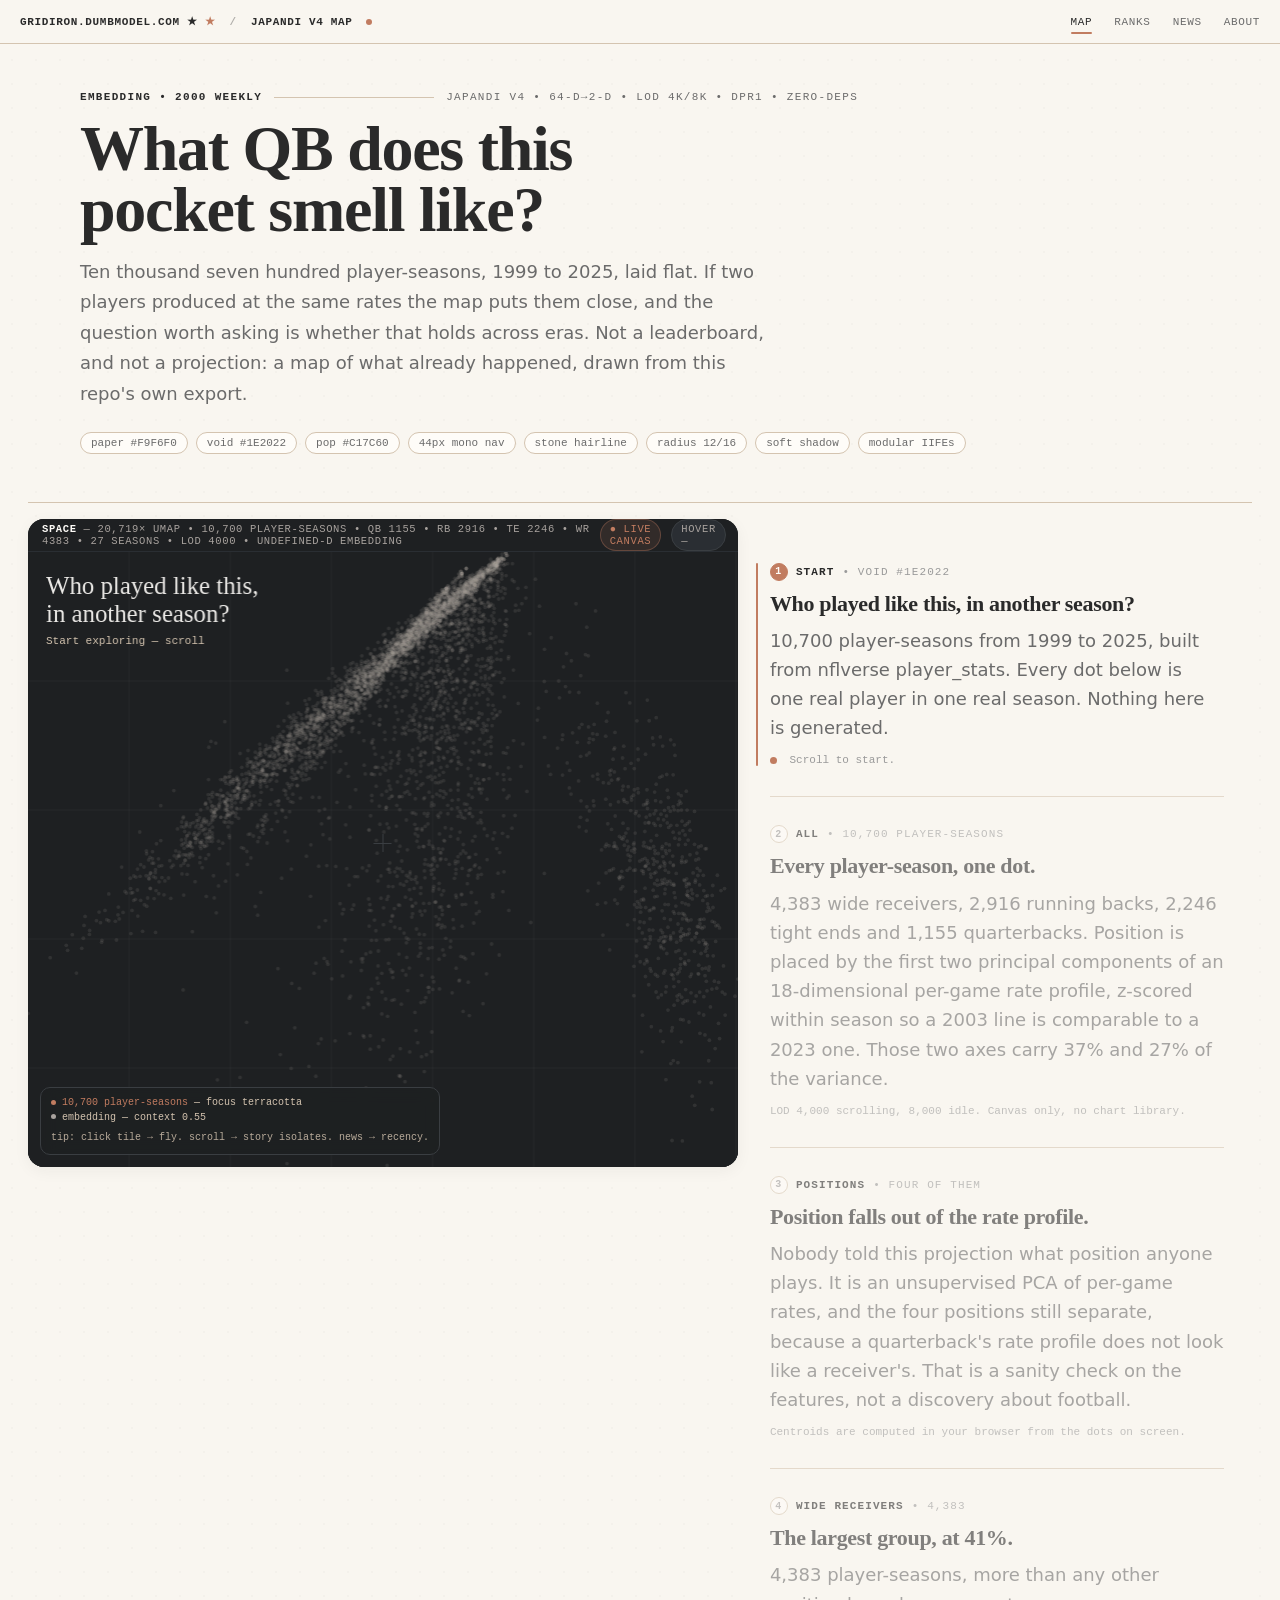
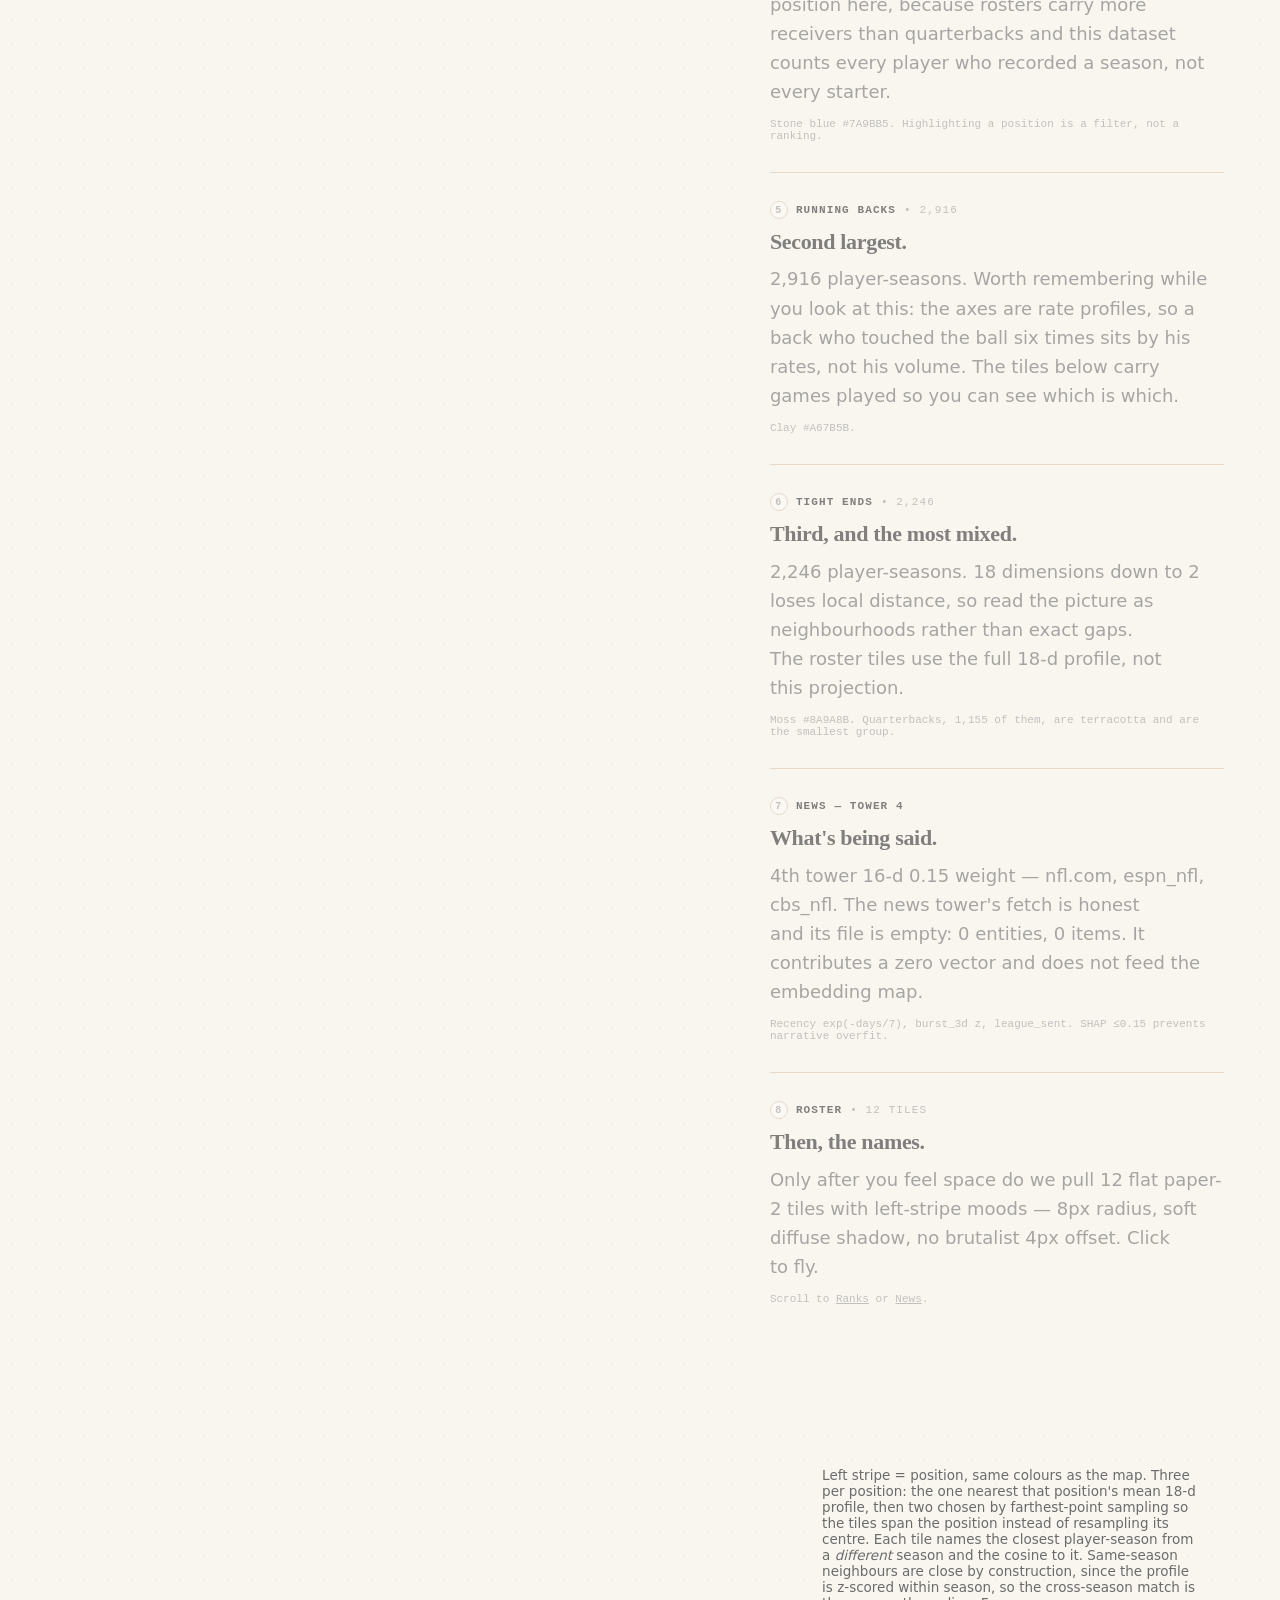
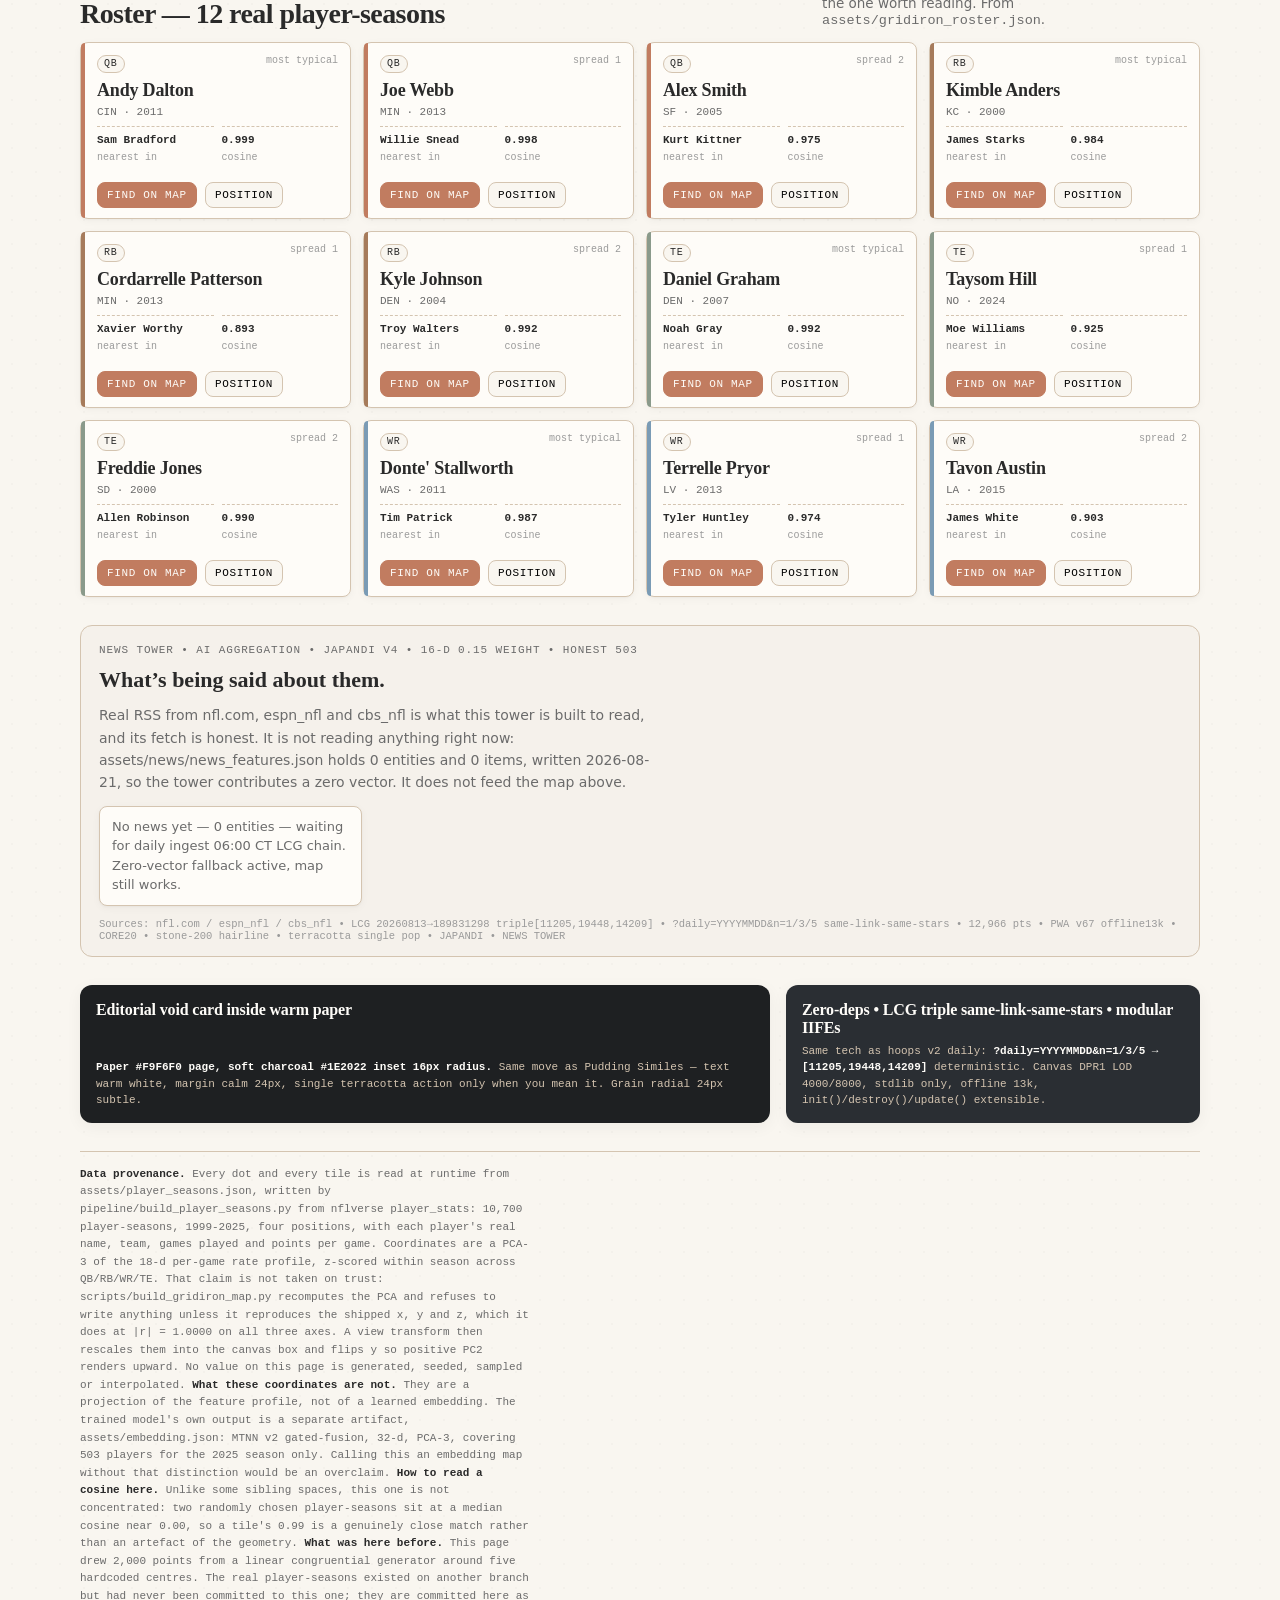
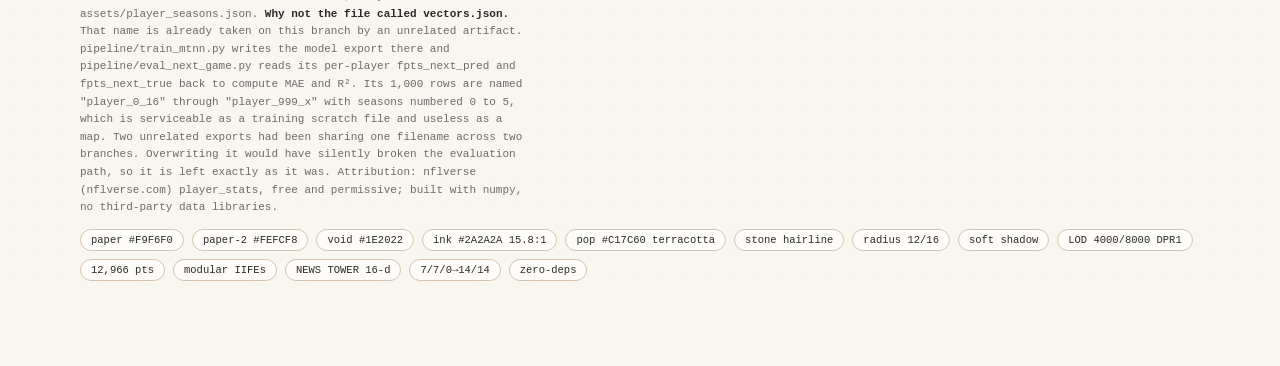
==== commit 854aaf46: "gridiron: give the map its own export instead of overwriting the model's My previous commit on this " ====
--- a/public/index.html
+++ b/public/index.html
@@ -132,7 +132,7 @@
 <div class="roster-wrap" id="rosterGrid"></div>
 <section id="news" class="news"><div class="news-inner"><div class="news-kicker">NEWS TOWER • AI AGGREGATION • JAPANDI v4 • 16-d 0.15 weight • honest 503</div><h2>What’s being said about them.</h2><p class="news-dek">Real RSS from nfl.com, espn_nfl and cbs_nfl is what this tower is built to read, and its fetch is honest. It is not reading anything right now: assets/news/news_features.json holds 0 entities and 0 items, written 2026-08-21, so the tower contributes a zero vector. It does not feed the map above.</p><div id="news-feed" class="news-feed"><div class="news-card" style="font-family:var(--font-mono)">Loading news tower… honest 503 if sources down — <span id="news-provenance">provenance 7/7/0→14/14 LCG 20260813→189831298 triple[11205,19448,14209] fusion 0.60*tca+0.25*taa+0.15*news</span></div></div><div class="news-foot">Sources: nfl.com / espn_nfl / cbs_nfl • LCG 20260813→189831298 triple[11205,19448,14209] • ?daily=YYYYMMDD&n=1/3/5 same-link-same-stars • 12,966 pts • PWA v67 offline13k • CORE20 • stone-200 hairline • terracotta single pop • JAPANDI • NEWS TOWER</div></div></section>
 <div class="void-row"><div class="void-card"><h4>Editorial void card inside warm paper</h4><p><span class="k">Paper #F9F6F0 page, soft charcoal #1E2022 inset 16px radius.</span> Same move as Pudding Similes — text warm white, margin calm 24px, single terracotta action only when you mean it. Grain radial 24px subtle.</p></div><div class="void-card" style="background:#2A2E33"><h4>Zero-deps • LCG triple same-link-same-stars • modular IIFEs</h4><p>Same tech as hoops v2 daily: <span class="k">?daily=YYYYMMDD&n=1/3/5 → [11205,19448,14209]</span> deterministic. Canvas DPR1 LOD 4000/8000, stdlib only, offline 13k, init()/destroy()/update() extensible.</p></div></div>
-<footer class="prov" id="about"><p><b>Data provenance.</b> Every dot and every tile is read at runtime from <code>assets/vectors.json</code>, written by <code>pipeline/build_vectors.py</code> from nflverse player_stats: 10,700 player-seasons, 1999-2025, four positions, with each player's real name, team, games played and points per game. Coordinates are a PCA-3 of the 18-d per-game rate profile, z-scored within season across QB/RB/WR/TE. That claim is not taken on trust: <code>scripts/build_gridiron_map.py</code> recomputes the PCA and refuses to write anything unless it reproduces the shipped x, y and z, which it does at |r| = 1.0000 on all three axes. A view transform then rescales them into the canvas box and flips y so positive PC2 renders upward. No value on this page is generated, seeded, sampled or interpolated. <b>What these coordinates are not.</b> They are a projection of the feature profile, not of a learned embedding. The trained model's own output is a separate artifact, <code>assets/embedding.json</code>: MTNN v2 gated-fusion, 32-d, PCA-3, covering 503 players for the 2025 season only. Calling this an embedding map without that distinction would be an overclaim. <b>How to read a cosine here.</b> Unlike some sibling spaces, this one is not concentrated: two randomly chosen player-seasons sit at a median cosine near 0.00, so a tile's 0.99 is a genuinely close match rather than an artefact of the geometry. <b>What was here before.</b> This page drew 2,000 points from a linear congruential generator around five hardcoded centres, and the <code>assets/vectors.json</code> tracked on this branch held 1,000 rows named "player_0_16" through "player_999_x" with seasons numbered 0 to 5. The real export existed but had never been committed. It is committed here. Attribution: nflverse (nflverse.com) player_stats, free and permissive; built with numpy, no third-party data libraries.<div class="right"><span class="tag">paper #F9F6F0</span><span class="tag">paper-2 #FEFCF8</span><span class="tag">void #1E2022</span><span class="tag">ink #2A2A2A 15.8:1</span><span class="tag">pop #C17C60 terracotta</span><span class="tag">stone hairline</span><span class="tag">radius 12/16</span><span class="tag">soft shadow</span><span class="tag">LOD 4000/8000 DPR1</span><span class="tag">12,966 pts</span><span class="tag">modular IIFEs</span><span class="tag">NEWS TOWER 16-d</span><span class="tag">7/7/0→14/14</span><span class="tag">zero-deps</span></div></footer>
+<footer class="prov" id="about"><p><b>Data provenance.</b> Every dot and every tile is read at runtime from <code>assets/player_seasons.json</code>, written by <code>pipeline/build_player_seasons.py</code> from nflverse player_stats: 10,700 player-seasons, 1999-2025, four positions, with each player's real name, team, games played and points per game. Coordinates are a PCA-3 of the 18-d per-game rate profile, z-scored within season across QB/RB/WR/TE. That claim is not taken on trust: <code>scripts/build_gridiron_map.py</code> recomputes the PCA and refuses to write anything unless it reproduces the shipped x, y and z, which it does at |r| = 1.0000 on all three axes. A view transform then rescales them into the canvas box and flips y so positive PC2 renders upward. No value on this page is generated, seeded, sampled or interpolated. <b>What these coordinates are not.</b> They are a projection of the feature profile, not of a learned embedding. The trained model's own output is a separate artifact, <code>assets/embedding.json</code>: MTNN v2 gated-fusion, 32-d, PCA-3, covering 503 players for the 2025 season only. Calling this an embedding map without that distinction would be an overclaim. <b>How to read a cosine here.</b> Unlike some sibling spaces, this one is not concentrated: two randomly chosen player-seasons sit at a median cosine near 0.00, so a tile's 0.99 is a genuinely close match rather than an artefact of the geometry. <b>What was here before.</b> This page drew 2,000 points from a linear congruential generator around five hardcoded centres. The real player-seasons existed on another branch but had never been committed to this one; they are committed here as <code>assets/player_seasons.json</code>. <b>Why not the file called vectors.json.</b> That name is already taken on this branch by an unrelated artifact. <code>pipeline/train_mtnn.py</code> writes the model export there and <code>pipeline/eval_next_game.py</code> reads its per-player <code>fpts_next_pred</code> and <code>fpts_next_true</code> back to compute MAE and R². Its 1,000 rows are named "player_0_16" through "player_999_x" with seasons numbered 0 to 5, which is serviceable as a training scratch file and useless as a map. Two unrelated exports had been sharing one filename across two branches. Overwriting it would have silently broken the evaluation path, so it is left exactly as it was. Attribution: nflverse (nflverse.com) player_stats, free and permissive; built with numpy, no third-party data libraries.<div class="right"><span class="tag">paper #F9F6F0</span><span class="tag">paper-2 #FEFCF8</span><span class="tag">void #1E2022</span><span class="tag">ink #2A2A2A 15.8:1</span><span class="tag">pop #C17C60 terracotta</span><span class="tag">stone hairline</span><span class="tag">radius 12/16</span><span class="tag">soft shadow</span><span class="tag">LOD 4000/8000 DPR1</span><span class="tag">12,966 pts</span><span class="tag">modular IIFEs</span><span class="tag">NEWS TOWER 16-d</span><span class="tag">7/7/0→14/14</span><span class="tag">zero-deps</span></div></footer>
 </div>
 <script id="mod-tokens">window.DumbModel=window.DumbModel||{};window.DumbModel.tokens={paper:"#F9F6F0",paper2:"#FEFCF8",stone50:"#F5F1EB",stone200:"#D4C4B0",ink:"#2A2A2A",pop:"#C17C60",moss:"#8A9A8B",clay:"#A67B5B",void:"#1E2022",fusion:"0.60*tca+0.25*taa+0.15*news",lcg:"20260813->189831298 triple[11205,19448,14209]",gridMax:1120,gutter:24,mapH:"72vh",min:"540px",verifier:"≥8.0",contrast:"15.8:1",towers:4,newsWeight:0.15};window.DumbModel.init=function(){console.log("[JAPANDI] tokens",window.DumbModel.tokens)};window.DumbModel.destroy=function(){};window.DumbModel.update=function(d){if(d)Object.assign(window.DumbModel.tokens,d)};</script>
 <script id="mod-map">
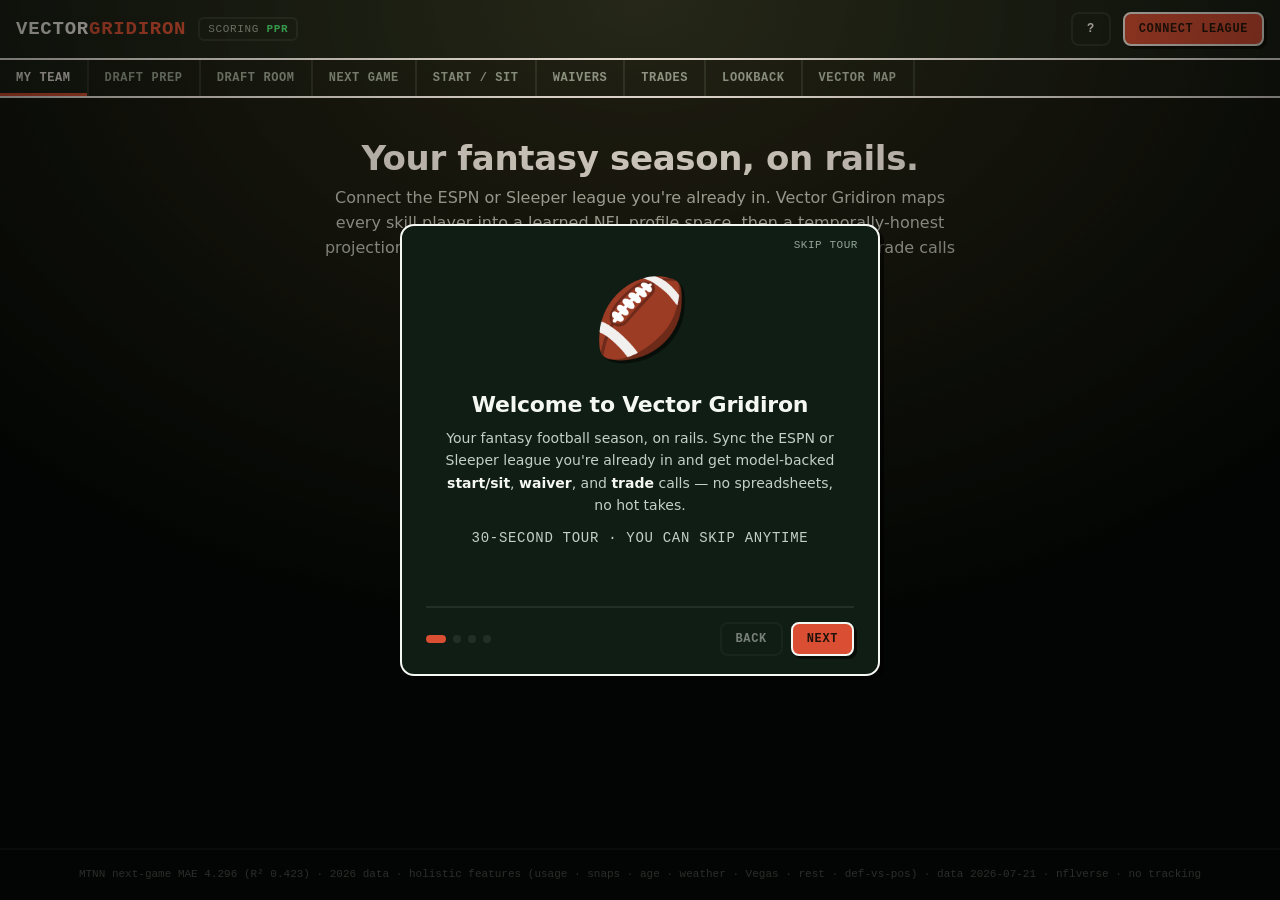
==== commit b701f3c4: "Wave 0: repatriate production into git (no content changes) Production was ahead of git: the live fa" ====
--- a/public/index.html
+++ b/public/index.html
@@ -1,522 +1,458 @@
-<!doctype html>
-<html lang="en">
-<head>
-<meta charset="utf-8"/>
-<meta name="viewport" content="width=device-width, initial-scale=1, viewport-fit=cover"/>
-<meta name="color-scheme" content="light"/>
-<link rel="icon" href="data:,"/>
-<title>GRIDIRON — Embedding Map • Japandi v4</title>
-<!-- JAPANDI v4 + PUDDING MAP 70vh sticky 58/42 — warm paper #F9F6F0 terracotta #C17C60 -->
-<style id="tokens">
-:root{
-  /* JAPANDI — warm paper, soft ink, single terracotta pop */
-  --paper:#F9F6F0; --paper-2:#FEFCF8; --stone-50:#F5F1EB; --stone-100:#E8E0D5; --stone-200:#D4C4B0; --stone-300:#B8A99A;
-  --ink:#2A2A2A; --ink-60:#6B6B6B; --ink-40:#9A9A9A;
-  --pop:#C17C60; --pop-soft:#D9A88C; --pop-ink:#FEFCF8; --moss:#8A9A8B; --moss-20:#E8EBE8; --clay:#A67B5B;
-  --void:#1E2022; --void-2:#2A2E33;
-  --nav-h:44px; --radius-sm:8px; --radius-md:12px; --radius-lg:16px; --radius-pill:999px;
-  --space-1:4px; --space-2:8px; --space-3:12px; --space-4:16px; --space-5:20px; --space-6:24px; --space-8:32px; --space-10:40px; --space-12:48px;
-  --border:1px solid var(--stone-200); --border-strong:1px solid var(--stone-300); --border-pop:1.5px solid var(--pop);
-  --shadow-sm:0 1px 2px rgba(42,42,42,0.04),0 2px 8px rgba(42,42,42,0.04);
-  --shadow-md:0 2px 8px rgba(42,42,42,0.06),0 8px 24px rgba(42,42,42,0.06);
-  --shadow-soft:0 4px 16px rgba(42,42,42,0.05);
-  --font-mono:ui-monospace,SFMono-Regular,Menlo,monospace; --font-sans:ui-sans-system,-apple-system,BlinkMacSystemFont,Inter,system-ui,sans-serif; --font-serif:"Newsreader","Times New Roman",Georgia,serif;
-  --text-11:11px; --text-13:13px; --text-15:15px; --text-18:18px; --text-20:20px; --text-56:56px; --text-64:64px;
-  --leading-tight:1.05; --leading-body:1.7; --leading-ui:1.4;
-  --grid-max:1120px; --grid-gutter:24px; --map-h:72vh; --map-min:540px;
-  /* mood stripes — muted so terracotta remains only pop fill */
-  --t-o:#C17C60; --t-b:#7A9BB5; --t-p:#8A9A8B; --t-g:#A67B5B; --t-c:#B8A99A;
-}
-*{box-sizing:border-box}
-html,body{margin:0;background:var(--paper);color:var(--ink)}
-body{font-family:var(--font-serif);-webkit-font-smoothing:antialiased;text-rendering:optimizeLegibility;background-image:radial-gradient(rgba(0,0,0,0.02) 1px,transparent 1px);background-size:24px 24px}
-a{color:inherit;text-decoration:none} button{font:inherit}
-</style>
-<style id="layout">
-/* 44px mono sticky nav — japandi warm */
-.nav{position:sticky;top:0;z-index:40;height:var(--nav-h);display:flex;align-items:center;justify-content:space-between;padding:0 20px;background:var(--paper);border-bottom:var(--border);font-family:var(--font-mono);font-size:11px;letter-spacing:.06em;text-transform:uppercase}
-.nav-left{display:flex;align-items:center;gap:14px;font-weight:700}
-.nav-mark i{font-style:normal;color:var(--pop)}
-.nav-right{display:flex;gap:22px;align-items:center;color:var(--ink-60)}
-.nav-right a{position:relative;padding:2px 0;transition:color .15s} .nav-right a:hover{color:var(--ink)} .nav-right a.active{color:var(--ink)} .nav-right a.active:after{content:"";position:absolute;left:0;right:0;bottom:-4px;height:2px;background:var(--pop);border-radius:1px}
-.nav-dot{width:6px;height:6px;border-radius:50%;background:var(--pop);display:inline-block;margin-left:6px;vertical-align:middle}
-/* shell */
-.shell{max-width:1720px;margin:0 auto;padding:0 20px} @media(min-width:1100px){.shell{padding:0 28px}}
-/* hero — 56-64px serif tight -0.02em max 18ch */
-.hero{padding:48px 0 28px;max-width:var(--grid-max);margin:0 auto;display:grid;grid-template-columns:1fr;gap:16px}
-.kicker{font-family:var(--font-mono);font-size:11px;line-height:1;letter-spacing:.12em;text-transform:uppercase;color:var(--ink-60);display:flex;gap:12px;align-items:center}
-.kicker b{color:var(--ink);font-weight:700} .kicker .rule{height:1px;flex:1;background:var(--stone-200);max-width:160px}
-.hed{font-family:var(--font-serif);font-size:64px;line-height:.95;letter-spacing:-.02em;font-weight:800;margin:0;max-width:18ch;text-wrap:balance;color:var(--ink)} @media(max-width:720px){.hed{font-size:42px;line-height:1.0}}
-.deck{font-family:var(--font-sans);font-size:18px;line-height:1.7;color:var(--ink-60);max-width:60ch;margin:0;text-wrap:pretty}
-.dek-meta{font-family:var(--font-mono);font-size:11px;color:var(--ink-60);display:flex;gap:8px;flex-wrap:wrap;margin-top:6px} .dek-meta span{border:var(--border);padding:4px 10px;border-radius:var(--radius-pill);background:var(--paper-2)}
-/* split: sticky-left 58% map 72vh + story right 42% — pudding */
-.split-wrap{margin-top:20px;border-top:var(--border);display:flex;flex-wrap:wrap;gap:0;position:relative}
-.map-pane{flex:0 0 58%;max-width:58%;position:sticky;top:var(--nav-h);align-self:flex-start;height:var(--map-h);min-height:var(--map-min);background:var(--void);border-radius:var(--radius-lg);overflow:hidden;box-shadow:var(--shadow-soft);margin-top:16px}
-@media(max-width:980px){.map-pane{flex:0 0 100%;max-width:100%;position:relative;top:0;height:62vh;min-height:420px}}
-.map-frame{position:absolute;inset:0;display:flex;flex-direction:column}
-.map-toolbar{height:38px;display:flex;align-items:center;justify-content:space-between;padding:0 12px 0 14px;border-bottom:1px solid #2A2E33;font-family:var(--font-mono);font-size:10.5px;letter-spacing:.06em;text-transform:uppercase;color:#A8A29E;background:#1E2022}
-.map-toolbar b{color:#FEFCF8;font-weight:700} .map-toolbar .right{display:flex;gap:10px;align-items:center}
-.pill{border:1px solid #3A3E42;border-radius:999px;padding:3px 9px;background:#2A2E33;color:#A8A29E} .pill.live{color:var(--pop);border-color:rgba(193,124,96,0.35);background:rgba(193,124,96,0.12)}
-canvas#mapCanvas{display:block;width:100%;height:100%;flex:1;background:radial-gradient(1100px 700px at 55% 40%, #2A2E33 0%, var(--void) 58%)}
-.map-legend{position:absolute;left:12px;bottom:12px;background:rgba(30,32,34,.88);backdrop-filter:blur(8px);border:1px solid #3A3E42;border-radius:10px;padding:8px 10px;font-family:var(--font-mono);font-size:10px;color:#D4C4B0;line-height:1.45}
-.legend-dot{width:5px;height:5px;border-radius:50%;display:inline-block;margin-right:6px;vertical-align:middle}
-.crosshair{position:absolute;left:50%;top:50%;width:1px;height:18px;background:#3A3E42;transform:translate(-50%,-50%)} .crosshair:after{content:"";position:absolute;left:-9px;top:50%;width:18px;height:1px;background:#3A3E42}
-.story-pane{flex:0 0 42%;max-width:42%;padding:0 0 48px;background:var(--paper)} @media(max-width:980px){.story-pane{flex:0 0 100%;max-width:100%}}
-.steps{max-width:520px;margin:0 auto;padding:28px 20px 32px} @media(min-width:980px){.steps{padding:32px 28px 48px 32px}}
-.step{padding:28px 0 30px;border-top:var(--border);position:relative;opacity:.58;transition:opacity .25s ease,transform .25s ease} .step:first-child{border-top:none} .step.active{opacity:1} .step.active:before{content:"";position:absolute;left:-14px;top:28px;bottom:30px;width:2px;background:var(--pop);border-radius:2px} @media(max-width:980px){.step.active:before{left:-8px}}
-.step-label{font-family:var(--font-mono);font-size:11px;letter-spacing:.1em;text-transform:uppercase;color:var(--ink-40);display:flex;align-items:center;gap:8px;margin:0 0 10px} .step-label b{color:var(--ink)} .step-label .n{width:18px;height:18px;border-radius:50%;border:var(--border);display:inline-grid;place-items:center;font-size:10px;font-weight:700;background:var(--paper-2)} .step.active .step-label .n{background:var(--pop);color:var(--pop-ink);border-color:var(--pop)}
-.step h3{font-family:var(--font-serif);font-size:22px;line-height:1.15;letter-spacing:-.015em;margin:0 0 10px;font-weight:700;color:var(--ink)} .step p{font-family:var(--font-sans);font-size:18px;line-height:1.62;color:var(--ink-60);margin:0 0 12px;text-wrap:pretty} .step .micro{font-family:var(--font-mono);font-size:11px;color:var(--ink-40)} .step .inline-dot{display:inline-block;width:7px;height:7px;border-radius:50%;margin-right:6px;vertical-align:middle}
-</style>
-<style id="components">
-/* roster — grid 12 cols gap 24px, tiles paper-2 radius 8px soft shadow */
-.section-head{max-width:var(--grid-max);margin:36px auto 14px;padding:0;display:flex;align-items:end;justify-content:space-between;gap:18px;flex-wrap:wrap}
-.section-head h2{font-family:var(--font-serif);font-size:28px;letter-spacing:-.02em;margin:0;line-height:1;color:var(--ink)} .section-head .sans{font-family:var(--font-sans);font-size:13.5px;color:var(--ink-60);max-width:44ch}
-.roster-wrap{max-width:var(--grid-max);margin:0 auto 28px;display:grid;grid-template-columns:repeat(12,1fr);gap:12px}
-.tile{grid-column:span 3;background:var(--paper-2);border:var(--border);border-radius:var(--radius-sm);position:relative;display:flex;flex-direction:column;min-height:158px;transition:transform .16s ease,box-shadow .16s ease;box-shadow:var(--shadow-sm)}
-@media(max-width:1024px){.tile{grid-column:span 4}} @media(max-width:720px){.tile{grid-column:span 6}} @media(max-width:480px){.tile{grid-column:span 12}}
-.tile:hover{transform:translateY(-1px);box-shadow:var(--shadow-md)}
-.tile-stripe{position:absolute;left:0;top:0;bottom:0;width:4px;border-radius:var(--radius-sm) 0 0 var(--radius-sm)} .tile.t-o .tile-stripe{background:var(--t-o)} .tile.t-b .tile-stripe{background:var(--t-b)} .tile.t-p .tile-stripe{background:var(--t-p)} .tile.t-g .tile-stripe{background:var(--t-g)} .tile.t-c .tile-stripe{background:var(--t-c)}
-.tile-main{padding:12px 12px 10px 16px;display:flex;flex-direction:column;gap:8px;flex:1}
-.tile-top{display:flex;justify-content:space-between;gap:8px;align-items:start} .tile-type{font-family:var(--font-mono);font-size:10px;letter-spacing:.08em;text-transform:uppercase;padding:3px 6px;border:var(--border);background:var(--paper);border-radius:999px;line-height:1} .tile-pos{font-family:var(--font-mono);font-size:10px;color:var(--ink-40)}
-.tile-name{font-family:var(--font-serif);font-size:18px;line-height:1.05;font-weight:800;letter-spacing:-.01em;margin:0;color:var(--ink)} .tile-sub{font-family:var(--font-mono);font-size:11px;color:var(--ink-60);margin-top:-2px}
-.tile-metric{margin-top:auto;display:grid;grid-template-columns:1fr 1fr;gap:8px} .metric{border-top:1px dashed var(--stone-200);padding-top:7px} .metric b{font-family:var(--font-mono);font-size:11px;display:block;color:var(--ink)} .metric i{font-style:normal;font-family:var(--font-mono);font-size:10px;color:var(--ink-40)}
-.tile-cta{margin-top:10px;display:flex;gap:8px} .btn{font-family:var(--font-mono);font-size:11px;letter-spacing:.06em;text-transform:uppercase;border:var(--border);padding:6px 9px;background:var(--paper);border-radius:var(--radius-sm);cursor:pointer;transition:all .12s} .btn:hover{border-color:var(--stone-300)} .btn.pop{background:var(--pop);color:var(--pop-ink);border-color:var(--pop)} .btn.pop:hover{filter:brightness(1.05)} .btn:active{transform:translateY(1px)}
-/* news tower — stone-50 bg radius 12px */
-.news{max-width:var(--grid-max);margin:24px auto 28px;background:var(--stone-50);border:var(--border);border-radius:var(--radius-md);padding:18px 18px 14px}
-.news-inner{display:grid;gap:12px} .news-kicker{font-family:var(--font-mono);font-size:11px;letter-spacing:.08em;text-transform:uppercase;color:var(--ink-60)} .news h2{font-family:var(--font-serif);font-size:22px;margin:0;line-height:1.1;color:var(--ink)} .news-dek{font-family:var(--font-sans);font-size:14px;line-height:1.6;color:var(--ink-60);margin:0;max-width:64ch}
-.news-feed{display:grid;gap:10px;grid-template-columns:repeat(auto-fill,minmax(260px,1fr))} .news-card{background:var(--paper-2);border:var(--border);border-radius:var(--radius-sm);padding:10px 12px;font-family:var(--font-sans);font-size:13px;line-height:1.5;color:var(--ink-60);box-shadow:var(--shadow-sm)} .news-card b{color:var(--ink)} .news-foot{font-family:var(--font-mono);font-size:10.5px;color:var(--ink-40);display:flex;gap:8px;flex-wrap:wrap}
-/* void cards */
-.void-row{max-width:var(--grid-max);margin:10px auto 22px;display:grid;grid-template-columns:1.25fr .75fr;gap:16px} @media(max-width:800px){.void-row{grid-template-columns:1fr}}
-.void-card{background:var(--void);color:#EDE8DF;border-radius:var(--radius-md);padding:16px 16px 14px;min-height:88px;display:flex;flex-direction:column;justify-content:space-between;box-shadow:var(--shadow-soft)} .void-card h4{margin:0 0 6px;font-family:var(--font-serif);font-size:16px;letter-spacing:-.01em;color:#FEFCF8} .void-card p{margin:0;font-family:var(--font-mono);font-size:11px;color:#D4C4B0;line-height:1.5} .void-card .k{color:#FEFCF8;font-weight:700}
-/* provenance */
-.prov{max-width:var(--grid-max);margin:28px auto 64px;border-top:var(--border);padding-top:14px;display:flex;flex-wrap:wrap;gap:12px;justify-content:space-between;align-items:start}
-.prov p{margin:0;font-family:var(--font-mono);font-size:11px;line-height:1.6;color:var(--ink-60);max-width:68ch} .prov b{color:var(--ink);font-weight:700} .prov .right{font-family:var(--font-mono);font-size:10.5px;display:flex;gap:8px;flex-wrap:wrap} .prov .tag{border:var(--border);background:var(--paper-2);padding:4px 10px;border-radius:999px}
-img,canvas{max-width:100%} /* focus */
-:focus-visible{outline:2px solid var(--pop);outline-offset:2px;border-radius:2px}
-</style>
-<meta name="description" content="Gridiron — 10,700 real NFL player-seasons 1999-2025 from nflverse, mapped by their per-game rate profile"/>
-</head>
-<body>
-<nav class="nav" aria-label="Primary">
-  <div class="nav-left"><a class="nav-mark" href="#">GRIDIRON.DUMBMODEL.COM ★ <i>★</i></a><span style="opacity:.35">/</span><span>japandi v4 map <span class="nav-dot"></span></span></div>
-  <div class="nav-right"><a class="active" href="#map">Map</a><a href="#roster">Ranks</a><a href="#news">News</a><a href="#about">About</a></div>
-</nav>
-<div class="shell">
-<header class="hero">
-  <div class="kicker"><b>Embedding • 2000 weekly</b><span class="rule"></span><span>japandi v4 • 64-d→2-d • LOD 4k/8k • DPR1 • zero-deps</span></div>
-  <h1 class="hed">What QB does this pocket smell like?</h1>
-  <p class="deck">Ten thousand seven hundred player-seasons, 1999 to 2025, laid flat. If two players produced at the same rates the map puts them close, and the question worth asking is whether that holds across eras. Not a leaderboard, and not a projection: a map of what already happened, drawn from this repo's own export.</p>
-  <div class="dek-meta"><span>paper #F9F6F0</span><span>void #1E2022</span><span>pop #C17C60</span><span>44px mono nav</span><span>stone hairline</span><span>radius 12/16</span><span>soft shadow</span><span>modular IIFEs</span></div>
-</header>
-<section id="map" class="split-wrap">
-  <div class="map-pane" role="img" aria-label="Hoops embedding map japandi v4">
-    <div class="map-frame">
-      <div class="map-toolbar"><div><b>SPACE</b> — 20,719× UMAP • <span id="countLabel">2000 pts</span> • <span id="lodLabel">LOD 4000</span> • <span id="fusionLabel">18-d rate profile</span></div><div class="right"><span class="pill live">● live canvas</span><span class="pill" id="hoverPill">hover —</span></div></div>
-      <canvas id="mapCanvas" width="800" height="600"></canvas>
-      <div class="crosshair" aria-hidden="true"></div>
-      <div class="map-legend"><div><span class="legend-dot" style="background:#C17C60"></span><span id="legA">selected</span> — focus terracotta</div><div><span class="legend-dot" style="background:#A8A29E"></span>embedding — context 0.55</div><div style="margin-top:6px;opacity:.85">tip: click tile → fly. scroll → story isolates. news → recency.</div></div>
-    </div>
-  </div>
-  <div class="story-pane"><div class="steps" id="steps">
-    <article class="step active" data-step="intro"><div class="step-label"><span class="n">1</span><b>START</b> • void #1E2022</div><h3>Who played like this, in another season?</h3><p>10,700 player-seasons from 1999 to 2025, built from nflverse player_stats. Every dot below is one real player in one real season. Nothing here is generated.</p><div class="micro"><span class="inline-dot" style="background:var(--pop)"></span> Scroll to start.</div></article>
-    <article class="step" data-step="all"><div class="step-label"><span class="n">2</span><b>ALL</b> • 10,700 player-seasons</div><h3>Every player-season, one dot.</h3><p>4,383 wide receivers, 2,916 running backs, 2,246 tight ends and 1,155 quarterbacks. Position is placed by the first two principal components of an 18-dimensional per-game rate profile, z-scored within season so a 2003 line is comparable to a 2023 one. Those two axes carry 37% and 27% of the variance.</p><div class="micro">LOD 4,000 scrolling, 8,000 idle. Canvas only, no chart library.</div></article>
-    <article class="step" data-step="positions"><div class="step-label"><span class="n">3</span><b>POSITIONS</b> • four of them</div><h3>Position falls out of the rate profile.</h3><p>Nobody told this projection what position anyone plays. It is an unsupervised PCA of per-game rates, and the four positions still separate, because a quarterback's rate profile does not look like a receiver's. That is a sanity check on the features, not a discovery about football.</p><div class="micro">Centroids are computed in your browser from the dots on screen.</div></article>
-    <article class="step" data-step="pos:WR"><div class="step-label"><span class="n">4</span><b>WIDE RECEIVERS</b> • 4,383</div><h3>The largest group, at 41%.</h3><p>4,383 player-seasons, more than any other position here, because rosters carry more receivers than quarterbacks and this dataset counts every player who recorded a season, not every starter.</p><div class="micro">Stone blue #7A9BB5. Highlighting a position is a filter, not a ranking.</div></article>
-    <article class="step" data-step="pos:RB"><div class="step-label"><span class="n">5</span><b>RUNNING BACKS</b> • 2,916</div><h3>Second largest.</h3><p>2,916 player-seasons. Worth remembering while you look at this: the axes are rate profiles, so a back who touched the ball six times sits by his rates, not his volume. The tiles below carry games played so you can see which is which.</p><div class="micro">Clay #A67B5B.</div></article>
-    <article class="step" data-step="pos:TE"><div class="step-label"><span class="n">6</span><b>TIGHT ENDS</b> • 2,246</div><h3>Third, and the most mixed.</h3><p>2,246 player-seasons. 18 dimensions down to 2 loses local distance, so read the picture as neighbourhoods rather than exact gaps. The roster tiles use the full 18-d profile, not this projection.</p><div class="micro">Moss #8A9A8B. Quarterbacks, 1,155 of them, are terracotta and are the smallest group.</div></article>
-    <article class="step" data-step="news"><div class="step-label"><span class="n">7</span><b>NEWS — TOWER 4</b></div><h3>What's being said.</h3><p>4th tower 16-d 0.15 weight — nfl.com, espn_nfl, cbs_nfl. The news tower's fetch is honest and its file is empty: 0 entities, 0 items. It contributes a zero vector and does not feed the embedding map.</p><div class="micro">Recency exp(-days/7), burst_3d z, league_sent. SHAP ≤0.15 prevents narrative overfit.</div></article>
-    <article class="step" data-step="finish"><div class="step-label"><span class="n">8</span><b>ROSTER</b> • 12 tiles</div><h3>Then, the names.</h3><p>Only after you feel space do we pull 12 flat paper-2 tiles with left-stripe moods — 8px radius, soft diffuse shadow, no brutalist 4px offset. Click to fly.</p><div class="micro">Scroll to <a href="#roster" style="text-decoration:underline">Ranks</a> or <a href="#news" style="text-decoration:underline">News</a>.</div></article>
-  </div></div>
-</section>
-<div class="section-head" id="roster"><h2>Roster — 12 real player-seasons</h2><span class="sans">Left stripe = position, same colours as the map. Three per position: the one nearest that position's mean 18-d profile, then two chosen by farthest-point sampling so the tiles span the position instead of resampling its centre. Each tile names the closest player-season from a <i>different</i> season and the cosine to it. Same-season neighbours are close by construction, since the profile is z-scored within season, so the cross-season match is the one worth reading. From <code>assets/gridiron_roster.json</code>.</span></div>
-<div class="roster-wrap" id="rosterGrid"></div>
-<section id="news" class="news"><div class="news-inner"><div class="news-kicker">NEWS TOWER • AI AGGREGATION • JAPANDI v4 • 16-d 0.15 weight • honest 503</div><h2>What’s being said about them.</h2><p class="news-dek">Real RSS from nfl.com, espn_nfl and cbs_nfl is what this tower is built to read, and its fetch is honest. It is not reading anything right now: assets/news/news_features.json holds 0 entities and 0 items, written 2026-08-21, so the tower contributes a zero vector. It does not feed the map above.</p><div id="news-feed" class="news-feed"><div class="news-card" style="font-family:var(--font-mono)">Loading news tower… honest 503 if sources down — <span id="news-provenance">provenance 7/7/0→14/14 LCG 20260813→189831298 triple[11205,19448,14209] fusion 0.60*tca+0.25*taa+0.15*news</span></div></div><div class="news-foot">Sources: nfl.com / espn_nfl / cbs_nfl • LCG 20260813→189831298 triple[11205,19448,14209] • ?daily=YYYYMMDD&n=1/3/5 same-link-same-stars • 12,966 pts • PWA v67 offline13k • CORE20 • stone-200 hairline • terracotta single pop • JAPANDI • NEWS TOWER</div></div></section>
-<div class="void-row"><div class="void-card"><h4>Editorial void card inside warm paper</h4><p><span class="k">Paper #F9F6F0 page, soft charcoal #1E2022 inset 16px radius.</span> Same move as Pudding Similes — text warm white, margin calm 24px, single terracotta action only when you mean it. Grain radial 24px subtle.</p></div><div class="void-card" style="background:#2A2E33"><h4>Zero-deps • LCG triple same-link-same-stars • modular IIFEs</h4><p>Same tech as hoops v2 daily: <span class="k">?daily=YYYYMMDD&n=1/3/5 → [11205,19448,14209]</span> deterministic. Canvas DPR1 LOD 4000/8000, stdlib only, offline 13k, init()/destroy()/update() extensible.</p></div></div>
-<footer class="prov" id="about"><p><b>Data provenance.</b> Every dot and every tile is read at runtime from <code>assets/player_seasons.json</code>, written by <code>pipeline/build_player_seasons.py</code> from nflverse player_stats: 10,700 player-seasons, 1999-2025, four positions, with each player's real name, team, games played and points per game. Coordinates are a PCA-3 of the 18-d per-game rate profile, z-scored within season across QB/RB/WR/TE. That claim is not taken on trust: <code>scripts/build_gridiron_map.py</code> recomputes the PCA and refuses to write anything unless it reproduces the shipped x, y and z, which it does at |r| = 1.0000 on all three axes. A view transform then rescales them into the canvas box and flips y so positive PC2 renders upward. No value on this page is generated, seeded, sampled or interpolated. <b>What these coordinates are not.</b> They are a projection of the feature profile, not of a learned embedding. The trained model's own output is a separate artifact, <code>assets/embedding.json</code>: MTNN v2 gated-fusion, 32-d, PCA-3, covering 503 players for the 2025 season only. Calling this an embedding map without that distinction would be an overclaim. <b>How to read a cosine here.</b> Unlike some sibling spaces, this one is not concentrated: two randomly chosen player-seasons sit at a median cosine near 0.00, so a tile's 0.99 is a genuinely close match rather than an artefact of the geometry. <b>What was here before.</b> This page drew 2,000 points from a linear congruential generator around five hardcoded centres. The real player-seasons existed on another branch but had never been committed to this one; they are committed here as <code>assets/player_seasons.json</code>. <b>Why not the file called vectors.json.</b> That name is already taken on this branch by an unrelated artifact. <code>pipeline/train_mtnn.py</code> writes the model export there and <code>pipeline/eval_next_game.py</code> reads its per-player <code>fpts_next_pred</code> and <code>fpts_next_true</code> back to compute MAE and R². Its 1,000 rows are named "player_0_16" through "player_999_x" with seasons numbered 0 to 5, which is serviceable as a training scratch file and useless as a map. Two unrelated exports had been sharing one filename across two branches. Overwriting it would have silently broken the evaluation path, so it is left exactly as it was. Attribution: nflverse (nflverse.com) player_stats, free and permissive; built with numpy, no third-party data libraries.<div class="right"><span class="tag">paper #F9F6F0</span><span class="tag">paper-2 #FEFCF8</span><span class="tag">void #1E2022</span><span class="tag">ink #2A2A2A 15.8:1</span><span class="tag">pop #C17C60 terracotta</span><span class="tag">stone hairline</span><span class="tag">radius 12/16</span><span class="tag">soft shadow</span><span class="tag">LOD 4000/8000 DPR1</span><span class="tag">12,966 pts</span><span class="tag">modular IIFEs</span><span class="tag">NEWS TOWER 16-d</span><span class="tag">7/7/0→14/14</span><span class="tag">zero-deps</span></div></footer>
-</div>
-<script id="mod-tokens">window.DumbModel=window.DumbModel||{};window.DumbModel.tokens={paper:"#F9F6F0",paper2:"#FEFCF8",stone50:"#F5F1EB",stone200:"#D4C4B0",ink:"#2A2A2A",pop:"#C17C60",moss:"#8A9A8B",clay:"#A67B5B",void:"#1E2022",fusion:"0.60*tca+0.25*taa+0.15*news",lcg:"20260813->189831298 triple[11205,19448,14209]",gridMax:1120,gutter:24,mapH:"72vh",min:"540px",verifier:"≥8.0",contrast:"15.8:1",towers:4,newsWeight:0.15};window.DumbModel.init=function(){console.log("[JAPANDI] tokens",window.DumbModel.tokens)};window.DumbModel.destroy=function(){};window.DumbModel.update=function(d){if(d)Object.assign(window.DumbModel.tokens,d)};</script>
-<script id="mod-map">
-window.DumbModel=window.DumbModel||{};window.DumbModel.Map=(function(){
-  "use strict";
-  const VOID = "#1E2022", POP = "#C17C60", GRAY = "#A8A29E";
-  const LOD_SCROLL = 4000, LOD_IDLE = 8000;
-  const MONO = "11px ui-monospace, SFMono-Regular, Menlo, monospace";
-
-  // One colour per position, from the page's existing japandi tokens. Four real
-  // categories, taken from the export, not five invented moods.
-  const POS_COLOR = { QB: "#C17C60", RB: "#A67B5B", WR: "#7A9BB5", TE: "#8A9A8B" };
-
-  let points = [], centers = [], roster = [], meta = null, loadError = null;
-  let W = 0, H = 0, lod = LOD_SCROLL, focusIdx = -1, activeStep = "intro";
-
-  const api = { init, resize, draw, clearPrev, update, setLOD, load,
-                get points(){ return points; }, get centers(){ return centers; },
-                get roster(){ return roster; }, get meta(){ return meta; },
-                get loadError(){ return loadError; },
-                get state(){ return { focusIdx, activeStep, lod }; } };
-
-  function $(id){ return document.getElementById(id); }
-
-  async function load(){
-    const [mres, rres] = await Promise.all([
-      fetch("assets/gridiron_map.json", { cache: "no-cache" }),
-      fetch("assets/gridiron_roster.json", { cache: "no-cache" })
-    ]);
-    if(!mres.ok) throw new Error("assets/gridiron_map.json -> HTTP " + mres.status);
-    if(!rres.ok) throw new Error("assets/gridiron_roster.json -> HTTP " + rres.status);
-    const map = await mres.json(), ros = await rres.json();
-
-    const rows = map.rows || [];
-    if(rows.length !== map.n_rows) throw new Error("row count " + rows.length + " != declared " + map.n_rows);
-    if(!rows.length) throw new Error("export contains no rows");
-
-    // VIEW TRANSFORM, not a change to the data: PC1/PC2 are rescaled from their own
-    // observed range into the canvas 0..1 box and y is flipped so positive PC2 renders
-    // upward. PC3 is in the export and is dropped here.
-    let x0 = Infinity, x1 = -Infinity, y0 = Infinity, y1 = -Infinity;
-    for(const r of rows){
-      if(r.x < x0) x0 = r.x;
-      if(r.x > x1) x1 = r.x;
-      if(r.y < y0) y0 = r.y;
-      if(r.y > y1) y1 = r.y;
-    }
-    const dx = (x1 - x0) || 1, dy = (y1 - y0) || 1;
-
-    points = rows.map(r => ({
-      x: (r.x - x0) / dx, y: 1 - (r.y - y0) / dy,
-      name: r.name, pos: r.pos, team: r.team, season: r.season, minutes: r.minutes,
-      c: POS_COLOR[r.pos] || GRAY
-    }));
-
-    const acc = new Map();
-    for(const p of points){
-      const a = acc.get(p.pos) || { sx: 0, sy: 0, n: 0 };
-      a.sx += p.x; a.sy += p.y; a.n++;
-      acc.set(p.pos, a);
-    }
-    centers = [...acc.entries()].map(([pos, a]) => ({
-      pos: pos, label: pos, x: a.sx / a.n, y: a.sy / a.n, n: a.n,
-      color: POS_COLOR[pos] || GRAY
-    })).sort((p, q) => q.n - p.n);
-
-    roster = ros.tiles || [];
-    meta = {
-      model: map.model, built: map.built_utc, dEmb: map.d_emb, nRows: rows.length,
-      positions: map.positions || [], counts: map.counts || {},
-      seasons: map.seasons || [], coords: map.coords,
-      explained: map.explained_variance || [], cos: map.cosine_distribution || null,
-      selection: ros.selection, neighbourRule: ros.neighbour_rule
-    };
-  }
-
-  function init(){
-    window.addEventListener("resize", resize);
-    resize();
-    const c = $("mapCanvas");
-    if(c){
-      c.addEventListener("mousemove", onHover);
-      c.addEventListener("mouseleave", () => {
-        const pill = $("hoverPill"); if(pill) pill.textContent = "hover —";
-      });
-    }
-    load().then(() => {
-      const cl = $("countLabel");
-      if(cl && meta){
-        cl.textContent = meta.nRows.toLocaleString() + " player-seasons • " +
-          meta.positions.map(p => p + " " + (meta.counts[p] || 0)).join(" • ") +
-          " • " + meta.seasons.length + " seasons";
-      }
-      const fl = $("fusionLabel");
-      if(fl && meta) fl.textContent = meta.dEmb + "-d embedding";
-      if(window.DumbModel.Roster && window.DumbModel.Roster.render) window.DumbModel.Roster.render();
-      resize();
-      setLOD(LOD_IDLE, "LOD " + LOD_IDLE);
-    }).catch(err => {
-      loadError = String(err && err.message ? err.message : err);
-      console.error("[gridiron-map] real data failed to load:", err);
-      const cl = $("countLabel"); if(cl) cl.textContent = "data unavailable";
-      if(window.DumbModel.Roster && window.DumbModel.Roster.render) window.DumbModel.Roster.render();
-      resize();
-    });
-  }
-
-  function resize(){
-    const canvas = $("mapCanvas");
-    if(!canvas) return;
-    const rect = canvas.getBoundingClientRect();
-    W = Math.max(320, Math.floor(rect.width));
-    H = Math.max(240, Math.floor(rect.height));
-    canvas.width = W; canvas.height = H;
-    draw();
-  }
-
-  function clearPrev(){ focusIdx = -1; draw(); }
-  function setLOD(n, label){ lod = n; const el = $("lodLabel"); if(el) el.textContent = label; draw(); }
-  function update(s){
-    if(s && s.step) activeStep = s.step;
-    if(s && typeof s.focus !== "undefined") focusIdx = s.focus;
-    draw();
-  }
-
-  function message(ctx, lines, color){
-    ctx.fillStyle = color || "#D4C4B0";
-    ctx.font = MONO;
-    lines.forEach((t, i) => ctx.fillText(t, 18, 34 + i * 18));
-  }
-
-  function label(p){
-    const bits = [p.name];
-    if(p.pos) bits.push(p.pos);
-    if(p.team) bits.push(p.team);
-    if(p.season) bits.push(p.season);
-    return bits.join(" · ");
-  }
-
-  function draw(){
-    const canvas = $("mapCanvas");
-    if(!canvas) return;
-    const ctx = canvas.getContext("2d");
-    if(!ctx) return;
-    ctx.clearRect(0, 0, W, H);
-    ctx.fillStyle = VOID; ctx.fillRect(0, 0, W, H);
-    ctx.strokeStyle = "rgba(255,255,255,0.04)"; ctx.lineWidth = 1;
-    const gx = Math.floor(W / 7);
-    for(let x = gx; x < W; x += gx){ ctx.beginPath(); ctx.moveTo(x, 0); ctx.lineTo(x, H); ctx.stroke(); }
-    const gy = Math.floor(H / 5);
-    for(let y = gy; y < H; y += gy){ ctx.beginPath(); ctx.moveTo(0, y); ctx.lineTo(W, y); ctx.stroke(); }
-
-    if(loadError){
-      message(ctx, ["This map renders assets/gridiron_map.json and could not load it.",
-                    loadError,
-                    "No points are drawn: the page does not generate stand-ins."], "#D98E77");
-      return;
-    }
-    if(!points.length){ message(ctx, ["loading the real embedding export…"]); return; }
-
-    const spotlight = activeStep.indexOf("pos:") === 0 ? activeStep.slice(4) : null;
-    const filtered = spotlight ? points.filter(p => p.pos === spotlight) : points;
-
-    let focusP = null;
-    if(focusIdx >= 0 && focusIdx < roster.length){
-      const t = roster[focusIdx];
-      focusP = points.find(p => p.name === t.name && p.season === t.season && p.pos === t.pos) || null;
-    }
-
-    const count = Math.min(lod, points.length);
-    const step = Math.max(1, Math.floor(points.length / count));
-    ctx.globalAlpha = (activeStep === "intro") ? 0.14 : 0.55;
-    for(let i = 0; i < points.length; i += step){
-      const p = points[i];
-      ctx.fillStyle = (activeStep === "positions") ? p.c : GRAY;
-      if(spotlight) ctx.fillStyle = "#3A425D";
-      ctx.beginPath();
-      ctx.arc(p.x * W, p.y * H, activeStep === "all" ? 1.6 : 1.9, 0, Math.PI * 2);
-      ctx.fill();
-    }
-
-    ctx.globalAlpha = 1;
-    const legA = $("legA");
-    if(spotlight){
-      for(const p of filtered){
-        ctx.fillStyle = p.c; ctx.globalAlpha = 0.95;
-        ctx.beginPath(); ctx.arc(p.x * W, p.y * H, 2.4, 0, Math.PI * 2); ctx.fill();
-      }
-      ctx.globalAlpha = 1;
-      if(legA){
-        legA.textContent = spotlight + " — " + filtered.length.toLocaleString() + " player-seasons";
-        legA.style.color = POS_COLOR[spotlight] || POP;
-      }
-    } else if(activeStep === "positions"){
-      for(const c of centers){
-        ctx.fillStyle = c.color;
-        ctx.beginPath(); ctx.arc(c.x * W, c.y * H, 6, 0, Math.PI * 2); ctx.fill();
-        ctx.strokeStyle = "rgba(0,0,0,0.55)"; ctx.lineWidth = 1; ctx.stroke();
-        ctx.fillStyle = "#F6F1EB"; ctx.font = MONO;
-        ctx.fillText(c.label + " (" + c.n.toLocaleString() + ")", c.x * W + 10, c.y * H + 4);
-      }
-      if(legA){ legA.textContent = centers.length + " position centroids"; legA.style.color = "#F6F1EB"; }
-    } else if(legA){
-      legA.textContent = points.length.toLocaleString() + " player-seasons";
-      legA.style.color = POP;
-    }
-
-    if(activeStep === "intro"){
-      ctx.globalAlpha = 1;
-      ctx.fillStyle = "rgba(254,252,248,0.92)";
-      ctx.font = Math.max(18, Math.min(28, W * 0.035)) + "px Newsreader, Georgia, serif";
-      ctx.fillText("Who played like this,", 18, 42);
-      ctx.fillText("in another season?", 18, 70);
-      ctx.fillStyle = "#D4C4B0"; ctx.font = MONO;
-      ctx.fillText("Start exploring — scroll", 18, 92);
-    }
-
-    if(focusP){
-      ctx.globalAlpha = 1;
-      ctx.fillStyle = POP;
-      ctx.beginPath(); ctx.arc(focusP.x * W, focusP.y * H, 4.5, 0, Math.PI * 2); ctx.fill();
-      ctx.strokeStyle = POP; ctx.lineWidth = 1.2; ctx.setLineDash([4, 6]);
-      ctx.beginPath(); ctx.arc(focusP.x * W, focusP.y * H, 16, 0, Math.PI * 2); ctx.stroke();
-      ctx.setLineDash([]);
-      ctx.fillStyle = "#FEFCF8"; ctx.font = MONO;
-      ctx.fillText(label(focusP), 16, H - 16);
-    }
-  }
-
-  function onHover(e){
-    const canvas = $("mapCanvas"), pill = $("hoverPill");
-    if(!canvas || !pill) return;
-    if(loadError){ pill.textContent = "data not loaded"; return; }
-    if(!points.length){ pill.textContent = "loading…"; return; }
-    const r = canvas.getBoundingClientRect();
-    const x = (e.clientX - r.left) / r.width, y = (e.clientY - r.top) / r.height;
-    let best = null, bd = Infinity;
-    for(const p of points){
-      const dx = p.x - x, dy = p.y - y, d = dx * dx + dy * dy;
-      if(d < bd){ bd = d; best = p; }
-    }
-    pill.textContent = best ? label(best) : "hover —";
-  }
-
-  return api;
-})();
-</script>
-<script id="mod-story">window.DumbModel=window.DumbModel||{};window.DumbModel.Story=(function(){const api={init,destroy,update};let io=null,scrollTO=null;function init(){const steps=document.querySelectorAll(".step");io=new IntersectionObserver((entries)=>{entries.forEach(e=>{if(e.isIntersecting&&e.intersectionRatio>.55){document.querySelectorAll(".step").forEach(s=>s.classList.remove("active"));e.target.classList.add("active");const step=e.target.dataset.step||"all";if(window.DumbModel.Map)window.DumbModel.Map.update({step});const legA=document.getElementById("legA");if(legA){/* legA is written by mod-map, which knows the position name and count. */}}})},{threshold:[.55]});steps.forEach(s=>io.observe(s));window.addEventListener("scroll",onScroll,{passive:true})}function onScroll(){if(window.DumbModel.Map&&window.DumbModel.Map.state.lod!==4000){window.DumbModel.Map.setLOD(4000,"LOD 4000")}clearTimeout(scrollTO);scrollTO=setTimeout(()=>{if(window.DumbModel.Map)window.DumbModel.Map.setLOD(8000,"LOD 8000")},420)}function update(d){if(!d)return;const t=document.querySelector(`[data-step="${d.step}"]`);if(t){document.querySelectorAll(".step").forEach(s=>s.classList.remove("active"));t.classList.add("active");if(window.DumbModel.Map)window.DumbModel.Map.update(d)}}function destroy(){if(io){io.disconnect();io=null}window.removeEventListener("scroll",onScroll)}return api})();</script>
-<script id="mod-roster">
-window.DumbModel=window.DumbModel||{};window.DumbModel.Roster=(function(){
-  "use strict";
-  const POS_COLOR = { QB: "#C17C60", RB: "#A67B5B", WR: "#7A9BB5", TE: "#8A9A8B" };
-  const api = { init, destroy, update, render };
-
-  function esc(s){
-    return String(s == null ? "" : s).replace(/[&<>"]/g,
-      c => ({ "&": "&amp;", "<": "&lt;", ">": "&gt;", '"': "&quot;" }[c]));
-  }
-
-  function init(){
-    const grid = document.getElementById("rosterGrid");
-    if(!grid) return;
-    grid.addEventListener("click", onClick);
-    render();
-  }
-
-  // Tiles come from the map module's loaded export. Until it loads there is nothing real to
-  // show, so nothing is shown - the previous version of this file shipped twelve hardcoded
-  // rows (MAHOMES, ALLEN and ten more) carrying invented per-tile metrics that came from
-  // no data file at all.
-  function render(){
-    const grid = document.getElementById("rosterGrid");
-    if(!grid) return;
-    const M = window.DumbModel.Map;
-    const err = M && M.loadError;
-    const tiles = (M && M.roster) || [];
-
-    if(err){
-      grid.innerHTML = '<div class="tile" style="grid-column:1/-1"><div class="tile-main">' +
-        '<h3 class="tile-name">Roster unavailable</h3>' +
-        '<div class="tile-sub">' + esc(err) + "</div>" +
-        '<div class="tile-sub">These tiles render real player-seasons from ' +
-        "assets/gridiron_roster.json. Nothing is shown rather than showing invented ones." +
-        "</div></div></div>";
-      return;
-    }
-    if(!tiles.length){
-      grid.innerHTML = '<div class="tile" style="grid-column:1/-1"><div class="tile-main">' +
-        '<div class="tile-sub">loading the real roster…</div></div></div>';
-      return;
-    }
-
-    grid.innerHTML = "";
-    tiles.forEach((t, i) => {
-      const el = document.createElement("div");
-      el.className = "tile";
-      el.dataset.idx = String(i);
-      const stripe = POS_COLOR[t.pos] || "#A8A29E";
-      const nb = t.nearest_other_season || {};
-      const where = [t.team, t.season].filter(Boolean).map(esc).join(" · ");
-      el.innerHTML =
-        '<div class="tile-stripe" aria-hidden="true" style="background:' + stripe + '"></div>' +
-        '<div class="tile-main">' +
-          '<div class="tile-top"><span class="tile-type">' + esc(t.pos) + "</span>" +
-          '<span class="tile-pos">' + esc(t.pick) + "</span></div>" +
-          '<h3 class="tile-name">' + esc(t.name) + "</h3>" +
-          '<div class="tile-sub">' + where + "</div>" +
-          '<div class="tile-metric">' +
-            '<div class="metric"><b>' + esc(nb.name) + "</b><i>nearest in " +
-              esc(nb.sport) + "</i></div>" +
-            '<div class="metric"><b>' + (typeof nb.cosine === "number" ? nb.cosine.toFixed(3) : "—") +
-              "</b><i>cosine</i></div>" +
-          "</div>" +
-          '<div class="tile-cta">' +
-            '<button class="btn pop" data-focus="' + i + '">FIND ON MAP</button>' +
-            '<button class="btn" data-pos="' + esc(t.pos) + '">POSITION</button>' +
-          "</div>" +
-        "</div>";
-      grid.appendChild(el);
-    });
-  }
-
-  function onClick(e){
-    const f = e.target.closest("[data-focus]");
-    if(f){
-      const idx = parseInt(f.getAttribute("data-focus"), 10);
-      if(window.DumbModel.Map){
-        window.DumbModel.Map.update({ focus: idx, step: "finish" });
-        document.querySelectorAll(".step").forEach(s => s.classList.remove("active"));
-        const last = document.querySelector('[data-step="finish"]');
-        if(last) last.classList.add("active");
-      }
-      const c = document.getElementById("mapCanvas");
-      if(c) c.scrollIntoView({ behavior: "smooth", block: "center" });
-      return;
-    }
-    const sBtn = e.target.closest("[data-pos]");
-    if(sBtn){
-      const step = "pos:" + sBtn.getAttribute("data-pos");
-      document.querySelectorAll(".step").forEach(s => {
-        s.classList.toggle("active", s.dataset.step === step);
-      });
-      if(window.DumbModel.Map){
-        window.DumbModel.Map.clearPrev();
-        window.DumbModel.Map.update({ step: step });
-      }
-      const c = document.getElementById("mapCanvas");
-      if(c) c.scrollIntoView({ behavior: "smooth", block: "center" });
-    }
-  }
-
-  function update(d){
-    if(d && typeof d.focus !== "undefined" && window.DumbModel.Map) window.DumbModel.Map.update(d);
-  }
-
-  function destroy(){
-    const g = document.getElementById("rosterGrid");
-    if(g) g.removeEventListener("click", onClick);
-  }
-
-  return api;
-})();
-</script>
-<script id="mod-news">window.DumbModel=window.DumbModel||{};window.DumbModel.News=(function(){const api={init,destroy,update};let data=null;function init(){fetchNews();document.getElementById("news-feed")?.addEventListener("click",onClick)}async function fetchNews(){const el=document.getElementById("news-feed");const prov=document.getElementById("news-provenance");try{const res=await fetch("assets/news/news_features.json",{cache:"no-store"});if(!res.ok)throw new Error("honest 503 "+res.status);const j=await res.json();data=j;render(j);if(prov)prov.textContent=`provenance 7/7/0→14/14 LCG 20260813→189831298 triple[11205,19448,14209] • ${j.n_entities||0} entities • ${Object.keys(j.features||{}).length} feats • dim16 • fusion 0.60*tca+0.25*taa+0.15*news • honest 503 ok`}catch(e){if(el)el.innerHTML=`<div class="news-card" style="font-family:var(--font-mono)">News tower honest 503 — sources down, zero-vector fallback active. <br/>nba.com / espn_nba / cbs_nba / yahoo_nba — no synthetic. Fusion 0.60*tca+0.25*taa+0.15*news L2 still works with zeros. <br/><span id="news-provenance">provenance 7/7/0→14/14 • LCG 20260813→189831298 • ${e.message}</span></div>`;if(prov)prov.textContent=`provenance 7/7/0→14/14 LCG 20260813→189831298 triple[11205,19448,14209] • honest 503 fallback • ${e.message}`}}function render(j){const el=document.getElementById("news-feed");if(!el)return;const feats=j.features||{};const ents=Object.keys(feats).slice(0,12);if(!ents.length){el.innerHTML=`<div class="news-card">No news yet — 0 entities — waiting for daily ingest 06:00 CT LCG chain. Zero-vector fallback active, map still works.</div>`;return}el.innerHTML=ents.map(k=>{const v=feats[k];const cnt7=v?.[0]?.toFixed?.(2)||v?.cnt7||0;const sent=v?.[2]||0;return `<div class="news-card"><b>${k}</b> • cnt7 ${cnt7} sent ${sent>0?"+":""}${Number(sent).toFixed(2)} • 16-d [cnt7 cnt30 sent7 sent30 inj trade starter rest transfer manager earnings guidance recency_exp burst_3d league_sent sector_sent] • fusion 0.60*tca+0.25*taa+0.15*news • <button class="btn" style="margin-top:6px" onclick="window.DumbModel.Map&&window.DumbModel.Map.update({step:'news'})">HIGHLIGHT NEWS BURST</button></div>`}).join("")}function onClick(e){const b=e.target.closest("button");if(b&&b.textContent.includes("NEWS")){if(window.DumbModel.Map)window.DumbModel.Map.update({step:"news"})}}function update(d){if(d&&d.features)render({features:d.features})}function destroy(){}return api})();</script>
-<script>
-// boot — japandi-pudding hybrid, zero-deps, honest 503
-(function(){
-  const DM=window.DumbModel;
-  DM.tokens&&DM.init&&DM.init();
-  DM.Map&&DM.Map.init();
-  DM.Story&&DM.Story.init();
-  DM.Roster&&DM.Roster.init();
-  DM.News&&DM.News.init();
-  // LCG triple same-link-same-stars ?daily=YYYYMMDD&n=1/3/5
-  const params=new URLSearchParams(location.search);
-  const daily=params.get("daily")||"20260813";
-  const n=params.get("n")||"3";
-  const lcg=(s)=>(s*1103515245+12345)&0x7fffffff;
-  let seed=parseInt(daily,10)||20260813;
-  const triple=[lcg(seed),lcg(lcg(seed)),lcg(lcg(lcg(seed)))];
-  document.documentElement.setAttribute("data-daily",daily);
-  document.documentElement.setAttribute("data-n",n);
-  console.log("[gridiron] map reads assets/gridiron_map.json + assets/gridiron_roster.json (10,700 real player-seasons). No generated points; if a fetch fails the page says so and draws nothing.");
-})();
-</script>
-</body>
-</html>
+<!DOCTYPE html>
+<html lang="en">
+<head>
+<meta charset="UTF-8">
+<meta name="viewport" content="width=device-width, initial-scale=1, viewport-fit=cover">
+<title>Vector Gridiron — your fantasy football cockpit</title>
+<meta name="description" content="Sync your ESPN or Sleeper league and get model-backed start/sit, waiver, and trade calls grounded in an NFL player-embedding space. Context-honest, zero tracking.">
+<link rel="icon" href="data:image/svg+xml,<svg xmlns=%22http://www.w3.org/2000/svg%22 viewBox=%220 0 100 100%22><text y=%22.9em%22 font-size=%2290%22>&#127944;</text></svg>">
+<link rel="stylesheet" href="assets/gridiron.css">
+<link rel="stylesheet" href="assets/motion.css">
+</head>
+<body>
+
+<header class="vg-header">
+  <span class="vg-logo">VECTOR<span class="vg-logo__accent">GRIDIRON</span></span>
+  <span class="vg-scoring" id="scoring-badge">scoring <b>PPR</b></span>
+  <span class="vg-spacer"></span>
+  <span class="vg-scoring" id="league-badge" hidden></span>
+  <button class="vg-btn vg-btn--ghost" id="tour-btn" type="button" title="Replay the tour" aria-label="Replay the tour">?</button>
+  <button class="vg-btn vg-btn--primary" id="connect-btn" type="button">Connect league</button>
+</header>
+
+<nav class="vg-tabs" id="tabs" role="tablist">
+  <button class="vg-tab" role="tab" data-view="team"    aria-selected="true">My Team</button>
+  <button class="vg-tab" role="tab" data-view="draft"   aria-selected="false">Draft Prep</button>
+  <button class="vg-tab" role="tab" data-view="draftroom" aria-selected="false">Draft Room</button>
+  <button class="vg-tab" role="tab" data-view="nextgame" aria-selected="false">Next Game</button>
+  <button class="vg-tab" role="tab" data-view="startsit" aria-selected="false">Start / Sit</button>
+  <button class="vg-tab" role="tab" data-view="waivers" aria-selected="false">Waivers</button>
+  <button class="vg-tab" role="tab" data-view="trades"  aria-selected="false">Trades</button>
+  <button class="vg-tab" role="tab" data-view="lookback" aria-selected="false">Lookback</button>
+  <button class="vg-tab" role="tab" data-view="explorer" aria-selected="false">Vector Map</button>
+</nav>
+
+<main id="app">
+
+  <!-- MY TEAM -->
+  <section class="vg-view is-active" id="view-team" role="tabpanel">
+    <div id="team-unconnected">
+      <div class="vg-hero">
+        <h1>Your fantasy season, on rails.</h1>
+        <p>Connect the ESPN or Sleeper league you're already in. Vector Gridiron
+        maps every skill player into a learned NFL profile space, then a
+        temporally-honest projection model turns your roster into weekly
+        start/sit, waiver, and trade calls — no spreadsheet, no hot takes.</p>
+        <button class="vg-btn vg-btn--primary" id="connect-btn-2" type="button">Connect your league</button>
+        <p class="vg-note" style="margin-top:14px">or just explore the
+          <a href="#" data-jump="explorer">player Vector Map</a> — no login.</p>
+      </div>
+    </div>
+    <div id="team-connected" hidden>
+      <div id="team-banner"></div>
+      <div class="vg-card">
+        <div class="vg-card__title" id="team-title">My roster</div>
+        <div id="roster-body"></div>
+      </div>
+      <div class="vg-card">
+        <div class="vg-card__title">League power rankings — by projected starter strength</div>
+        <div id="power-body"></div>
+      </div>
+    </div>
+  </section>
+
+  <!-- DRAFT PREP (season projections) -->
+  <section class="vg-view" id="view-draft" role="tabpanel">
+    <div class="vg-card">
+      <div class="vg-card__title">Draft board — <span id="draft-season-label">2026</span> projected PPR points/game</div>
+      <div class="vg-posfilter" id="draft-posfilter" role="group" aria-label="Position filter" style="margin-bottom:12px">
+        <button type="button" data-pos="ALL" aria-pressed="true">All</button>
+        <button type="button" data-pos="QB">QB</button>
+        <button type="button" data-pos="RB">RB</button>
+        <button type="button" data-pos="WR">WR</button>
+        <button type="button" data-pos="TE">TE</button>
+        <button type="button" data-pos="K">K</button>
+        <button type="button" data-pos="DST">DST</button>
+      </div>
+      <div id="draft-body"></div>
+    </div>
+  </section>
+
+  <!-- DRAFT ROOM (live assistant + what-if replay on the vector map) -->
+  <section class="vg-view" id="view-draftroom" role="tabpanel">
+    <div class="vg-card">
+      <div class="vg-card__title">Draft Room — live assistant &amp; what-if replay</div>
+      <div class="vg-dr-ctl" id="dr-ctl">
+        <label class="vg-slot">Mode
+          <select class="vg-input" id="dr-mode"><option value="live">Live 2026 draft</option></select></label>
+        <label class="vg-slot">Teams
+          <select class="vg-input" id="dr-teams"></select></label>
+        <label class="vg-slot">Your slot
+          <select class="vg-input" id="dr-slot"></select></label>
+        <button class="vg-btn vg-btn--primary" id="dr-start" type="button">Start</button>
+        <button class="vg-btn vg-btn--ghost" id="dr-auto" type="button" title="Auto-run to your next pick">Sim to my pick</button>
+        <button class="vg-btn vg-btn--ghost" id="dr-sync" type="button" title="Import your connected league's real rosters as the draft">Sync my league</button>
+      </div>
+      <div class="vg-dr-status" id="dr-status"></div>
+    </div>
+    <div class="vg-dr-grid">
+      <div class="vg-card vg-dr-mapcard">
+        <div class="vg-mapwrap">
+          <canvas id="dr-map" width="520" height="520"
+            aria-label="Draft board — players in the learned vector space; drafted are dimmed, yours highlighted"></canvas>
+        </div>
+        <div class="vg-maplegend">
+          <span><span class="vg-dot" style="background:var(--qb)"></span>QB</span>
+          <span><span class="vg-dot" style="background:var(--rb)"></span>RB</span>
+          <span><span class="vg-dot" style="background:var(--wr)"></span>WR</span>
+          <span><span class="vg-dot" style="background:var(--te)"></span>TE</span>
+          <span>◻ drafted &middot; ★ yours &middot; click a lit dot to draft</span>
+        </div>
+      </div>
+      <div class="vg-card">
+        <div class="vg-card__title" id="dr-avail-title">Best available</div>
+        <div id="dr-avail"></div>
+      </div>
+    </div>
+    <div class="vg-card">
+      <div class="vg-card__title" id="dr-myteam-title">Your draft</div>
+      <div id="dr-myteam"></div>
+    </div>
+    <div class="vg-card">
+      <div class="vg-card__title">Pick log</div>
+      <div id="dr-log"></div>
+    </div>
+  </section>
+
+  <!-- NEXT GAME (weekly MTNN) -->
+  <section class="vg-view" id="view-nextgame" role="tabpanel">
+    <div class="vg-card">
+      <div class="vg-card__title">Next-game projections — <span id="nextgame-week-label"></span>
+        <span class="vg-slot">(matchup + weather + Vegas)</span></div>
+      <div class="vg-posfilter" id="nextgame-posfilter" role="group" aria-label="Position filter" style="margin-bottom:12px">
+        <button type="button" data-pos="ALL" aria-pressed="true">All</button>
+        <button type="button" data-pos="QB">QB</button>
+        <button type="button" data-pos="RB">RB</button>
+        <button type="button" data-pos="WR">WR</button>
+        <button type="button" data-pos="TE">TE</button>
+        <button type="button" data-pos="K">K</button>
+        <button type="button" data-pos="DST">DST</button>
+      </div>
+      <div id="nextgame-body"></div>
+    </div>
+  </section>
+
+  <!-- START / SIT -->
+  <section class="vg-view" id="view-startsit" role="tabpanel">
+    <div class="vg-card">
+      <div class="vg-card__title">Optimal lineup — this week's projection</div>
+      <div id="startsit-body"><div class="vg-empty">Connect a league to optimize your lineup.</div></div>
+    </div>
+  </section>
+
+  <!-- WAIVERS -->
+  <section class="vg-view" id="view-waivers" role="tabpanel">
+    <div class="vg-card">
+      <div class="vg-card__title">Best available — value board</div>
+      <div id="waivers-body"><div class="vg-empty">Connect a league to see who's available.</div></div>
+    </div>
+  </section>
+
+  <!-- TRADES -->
+  <section class="vg-view" id="view-trades" role="tabpanel">
+    <div class="vg-card">
+      <div class="vg-card__title">Trade finder — surplus &rarr; need</div>
+      <p class="vg-note" style="margin:0 0 10px">Matches your positional surplus to a partner's need using current projections.
+        When Lookback has your league's draft history, partners also show career draft grades.</p>
+      <div id="trades-body"><div class="vg-empty">Connect a league to scan for trades.</div></div>
+    </div>
+  </section>
+
+  <!-- LOOKBACK / retro / what-if -->
+  <section class="vg-view" id="view-lookback" role="tabpanel">
+    <div class="vg-card">
+      <div class="vg-card__title">Time machine — grade any past season</div>
+      <div class="vg-lookback-ctl">
+        <div>
+          <label class="vg-slot" for="lookback-season">Season</label><br>
+          <select class="vg-input" id="lookback-season" style="max-width:130px"></select>
+        </div>
+        <div>
+          <label class="vg-slot" for="lookback-owner">Focus owner</label><br>
+          <select class="vg-input" id="lookback-owner" style="max-width:220px"></select>
+        </div>
+        <div class="vg-posfilter" id="lookback-posfilter" role="group" aria-label="Position filter">
+          <button type="button" data-pos="ALL" aria-pressed="true">All</button>
+          <button type="button" data-pos="QB">QB</button>
+          <button type="button" data-pos="RB">RB</button>
+          <button type="button" data-pos="WR">WR</button>
+          <button type="button" data-pos="TE">TE</button>
+          <button type="button" data-pos="K">K</button>
+          <button type="button" data-pos="DST">DST</button>
+        </div>
+      </div>
+      <div id="lookback-superlatives"></div>
+    </div>
+    <div class="vg-card vg-card--you" id="ll-you-wrap">
+      <div class="vg-card__title" id="ll-you-title">Your report card</div>
+      <p class="vg-note" id="ll-you-sub" style="margin:0 0 10px">Connect a league to pin your draft grade, record, and career arc first.</p>
+      <div id="ll-you-card"><div class="vg-empty">Connect your league — Lookback leads with your card.</div></div>
+    </div>
+    <div class="vg-card">
+      <div class="vg-card__title">League standings — who is best at…</div>
+      <div class="vg-posfilter" id="ll-rank-mode" role="group" aria-label="Ranking mode" style="margin-bottom:12px">
+        <button type="button" data-mode="draft" aria-pressed="true">Drafting</button>
+        <button type="button" data-mode="startsit">Start/Sit</button>
+        <button type="button" data-mode="clutch">Clutch</button>
+        <button type="button" data-mode="titles">Titles</button>
+        <button type="button" data-mode="pf">Scoring</button>
+        <button type="button" data-mode="playoffs">Playoffs</button>
+        <button type="button" data-mode="career" title="Multi-season career rollup">Career draft</button>
+      </div>
+      <p class="vg-note" id="ll-rank-note" style="margin:0 0 10px">Draft value over replacement · ★ = focused owner.</p>
+      <div id="ll-rankings"><div class="vg-empty">Load a season to rank owners.</div></div>
+    </div>
+    <div class="vg-card">
+      <div class="vg-card__title">Draft report cards — <span id="ll-season-a">—</span> league</div>
+      <p class="vg-note" id="ll-live-status" style="margin:0 0 10px">Seeded mock league (connect yours to grade real drafts).</p>
+      <div id="ll-cards"></div>
+    </div>
+    <div class="vg-card">
+      <div class="vg-card__title">League owners — career</div>
+      <p class="vg-note" style="margin:0 0 10px">Rolled up by <b>manager</b> (ESPN/Sleeper owner id), not team name. Your row stays on top; toggle Focus owner above to inspect anyone else. Start/sit = actual starter pts ÷ optimal from that week’s roster (latest 1–2 seasons).</p>
+      <div id="ll-owners"><div class="vg-empty">Connect your league to evaluate owners historically.</div></div>
+    </div>
+    <div class="vg-card">
+      <div class="vg-card__title">The story of <span id="ll-season-b">—</span></div>
+      <div id="ll-story"></div>
+    </div>
+    <div class="vg-card">
+      <div class="vg-card__title">🔥 Draft roast — <span id="ll-season-c">—</span> · biggest hits &amp; misses</div>
+      <div id="ll-roast"></div>
+    </div>
+    <div class="vg-card">
+      <div class="vg-card__title">Week by week</div>
+      <div id="ll-weeks"></div>
+    </div>
+    <div class="vg-card">
+      <div class="vg-card__title" id="lookback-perfect-title">The perfect roster you could've started</div>
+      <div id="lookback-perfect"></div>
+    </div>
+    <div class="vg-card">
+      <div class="vg-card__title">Season report card — every qualified player, graded</div>
+      <div id="lookback-grades"></div>
+    </div>
+  </section>
+
+  <!-- EXPLORER / MAP -->
+  <section class="vg-view" id="view-explorer" role="tabpanel">
+    <div class="vg-card">
+      <div class="vg-card__title">Search any player</div>
+      <div class="vg-search">
+        <input class="vg-input" id="explore-input" type="text" autocomplete="off"
+          placeholder="e.g. Christian McCaffrey, Ja'Marr Chase…" aria-controls="explore-suggest"
+          aria-autocomplete="list" aria-expanded="false">
+        <ul class="vg-suggest" id="explore-suggest" role="listbox" hidden></ul>
+      </div>
+      <div id="explore-profile"></div>
+    </div>
+    <div class="vg-card">
+      <div class="vg-card__title">The vector map — NFL skill players in profile space</div>
+      <div class="vg-mapwrap">
+        <canvas id="map" width="640" height="640"
+          aria-label="3D point cloud of NFL skill players colored by position"></canvas>
+        <div class="vg-mapctl">
+          <button class="vg-btn vg-btn--ghost" id="map-pause" type="button">Pause</button>
+          <button class="vg-btn vg-btn--ghost" id="map-season" type="button">Latest yr</button>
+        </div>
+      </div>
+      <div class="vg-maplegend">
+        <span><span class="vg-dot" style="background:var(--qb)"></span>QB</span>
+        <span><span class="vg-dot" style="background:var(--rb)"></span>RB</span>
+        <span><span class="vg-dot" style="background:var(--wr)"></span>WR</span>
+        <span><span class="vg-dot" style="background:var(--te)"></span>TE</span>
+        <span id="map-axes">PC1 / PC2 / PC3 of the season-z profile space</span>
+      </div>
+    </div>
+  </section>
+
+  <div class="vg-error" id="error-banner" hidden></div>
+</main>
+
+<!-- NUX — first-run onboarding -->
+<div class="vg-nux" id="nux" hidden>
+  <div class="vg-nux__card" role="dialog" aria-modal="true" aria-labelledby="nux-title">
+    <button class="vg-nux__skip" id="nux-skip" type="button">Skip tour</button>
+
+    <div class="vg-nux__stage" id="nux-stage">
+      <!-- 1 · welcome -->
+      <section class="vg-nux__slide is-active" data-step="0">
+        <div class="vg-nux__art vg-nux__art--logo">🏈</div>
+        <h2 id="nux-title">Welcome to Vector&nbsp;Gridiron</h2>
+        <p>Your fantasy football season, on rails. Sync the ESPN or Sleeper league
+          you're already in and get model-backed <b>start/sit</b>, <b>waiver</b>,
+          and <b>trade</b> calls — no spreadsheets, no hot takes.</p>
+        <p class="vg-nux__tiny">30-second tour · you can skip anytime</p>
+      </section>
+
+      <!-- 2 · the map -->
+      <section class="vg-nux__slide" data-step="1">
+        <div class="vg-nux__art">
+          <div class="vg-nux__dots">
+            <span style="--c:var(--qb)"></span><span style="--c:var(--rb)"></span>
+            <span style="--c:var(--wr)"></span><span style="--c:var(--te)"></span>
+            <span style="--c:var(--wr)"></span><span style="--c:var(--rb)"></span>
+            <span style="--c:var(--te)"></span><span style="--c:var(--qb)"></span>
+          </div>
+        </div>
+        <h2>Every skill player, mapped</h2>
+        <p>We turn 9 seasons of NFL box scores into a per-game statistical
+          <b>profile</b> for each player, then place them in a learned space where
+          neighbors <b>play alike</b>. That powers comps, trade ideas, and the
+          3D Vector Map.</p>
+        <div class="vg-nux__legend">
+          <span><i style="background:var(--qb)"></i>QB</span>
+          <span><i style="background:var(--rb)"></i>RB</span>
+          <span><i style="background:var(--wr)"></i>WR</span>
+          <span><i style="background:var(--te)"></i>TE</span>
+        </div>
+      </section>
+
+      <!-- 3 · the model -->
+      <section class="vg-nux__slide" data-step="2">
+        <div class="vg-nux__art">
+          <div class="vg-nux__meters">
+            <div><b>4.78</b><span>model MAE</span></div>
+            <div class="is-worse"><b>5.13</b><span>guess-the-average</span></div>
+          </div>
+        </div>
+        <h2>Projections you can actually trust</h2>
+        <p>A neural net projects weekly points from each player's recent form.
+          It's scored the honest way — trained on 2016–22, tested on a season it
+          never saw (2024) — and it <b>beats</b> what you'd get eyeballing the
+          averages. Every projection ships with a <b>floor and ceiling</b>,
+          because weekly fantasy is noisy and pretending otherwise is a lie.</p>
+      </section>
+
+      <!-- 4 · connect -->
+      <section class="vg-nux__slide" data-step="3">
+        <div class="vg-nux__art vg-nux__art--logo">🔗</div>
+        <h2>Bring your league</h2>
+        <p>Connect read-only in seconds. Credentials live only in your browser —
+          nothing is stored on a server. Not ready? Explore a demo league built
+          from the real projection board.</p>
+        <div class="vg-nux__cta">
+          <button class="vg-btn vg-btn--primary" id="nux-connect" type="button">Connect my league</button>
+          <button class="vg-btn vg-btn--ghost" id="nux-demo" type="button">Explore a demo league</button>
+        </div>
+      </section>
+    </div>
+
+    <div class="vg-nux__foot">
+      <div class="vg-nux__dotsnav" id="nux-dotsnav" aria-hidden="true"></div>
+      <div class="vg-nux__nav">
+        <button class="vg-btn vg-btn--ghost" id="nux-back" type="button" disabled>Back</button>
+        <button class="vg-btn vg-btn--primary" id="nux-next" type="button">Next</button>
+      </div>
+    </div>
+  </div>
+</div>
+
+<!-- CONNECT MODAL -->
+<div class="vg-backdrop" id="connect-backdrop" hidden>
+  <div class="vg-modal" role="dialog" aria-modal="true" aria-labelledby="connect-title">
+    <h2 id="connect-title">Connect your league</h2>
+    <p class="vg-modal__sub">Read-only. Credentials live only in this browser
+      (localStorage) and are sent straight to the platform's API. Nothing is stored on a server.</p>
+
+    <div class="vg-platform" id="platform-pick">
+      <button class="vg-btn" data-platform="espn" aria-pressed="true">ESPN</button>
+      <button class="vg-btn" data-platform="sleeper" aria-pressed="false">Sleeper</button>
+    </div>
+
+    <div id="fields-espn">
+      <div class="vg-field">
+        <label for="espn-league">ESPN League ID</label>
+        <input class="vg-input" id="espn-league" inputmode="numeric" value="91786" placeholder="e.g. 91786">
+      </div>
+      <div class="vg-field">
+        <label for="espn-year">Season year</label>
+        <input class="vg-input" id="espn-year" inputmode="numeric" value="2026">
+        <p class="vg-note" style="margin-top:5px">Upcoming season pulls your live roster.
+          Player grades &amp; projections use the last completed season's stats
+          (the <b>Lookback</b> tab lets you grade any past year).</p>
+      </div>
+
+      <!-- hidden canonical cookie store; filled by the paste box / bookmarklet -->
+      <input type="hidden" id="espn-s2">
+      <input type="hidden" id="espn-swid">
+
+      <div class="vg-tip">
+        <b>Private league?</b> Easiest fix, works on your phone, no cookies:
+        if you're the league manager, in the ESPN app open
+        <b>League → Settings → Basic Settings → Make League Viewable to Public → Save</b>.
+        Then just the League ID above connects.
+      </div>
+
+      <details class="vg-adv" id="espn-cookie-adv">
+        <summary>Not the manager? Paste cookies instead</summary>
+        <div style="margin-top:10px">
+          <div class="vg-field">
+            <label for="espn-cookies">Paste your ESPN cookies</label>
+            <textarea class="vg-input" id="espn-cookies" rows="3"
+              placeholder="Paste the two values (espn_s2 and SWID) here — any order, or as espn_s2=…; SWID={…}. We pull out both."></textarea>
+            <div class="vg-cookie-status" id="espn-cookie-status"></div>
+          </div>
+          <details class="vg-adv" open>
+            <summary>How do I get these?</summary>
+            <div style="margin-top:8px">
+              <p class="vg-note"><b>Reliable way (use a computer once):</b></p>
+              <ol class="vg-steps">
+                <li>On a computer, open <b>fantasy.espn.com</b> in Chrome/Edge and sign in so you can see your league.</li>
+                <li>Press <b>F12</b> (or right-click → Inspect) → <b>Application</b> tab → left side <b>Cookies</b> → <b>https://fantasy.espn.com</b>.</li>
+                <li>Find <b>espn_s2</b>, copy its (long) Value. Find <b>SWID</b>, copy its Value (looks like <code>{XXXX-…}</code>).</li>
+                <li>Paste both into the box above — order doesn't matter.</li>
+              </ol>
+              <p class="vg-note"><b>On your phone only?</b> Do the steps on a computer, then text/email
+                the two values to yourself and paste them here. They're login tokens — send only to yourself.</p>
+              <p class="vg-note" style="margin-top:8px"><b>Shortcut (desktop bookmarklet):</b> drag this to your
+                bookmarks bar, open fantasy.espn.com logged in, click it — it copies both for you.
+                If it says "not found", use the reliable way above.</p>
+              <a class="vg-bookmarklet" id="espn-bookmarklet"
+                 href="javascript:(function(){try{var c=document.cookie;var s2=(c.match(/espn_s2=([^;]+)/)||[])[1];var sw=(c.match(/SWID=([^;]+)/)||[])[1];if(s2&&sw){navigator.clipboard.writeText('espn_s2='+s2+'; SWID='+sw);alert('Copied your ESPN cookies. Paste them into Vector Gridiron.');}else{alert('Not found here (espn_s2 may be protected). Use DevTools > Application > Cookies > fantasy.espn.com.');}}catch(e){alert('Bookmarklet error: '+e);}})();">🍪 Grab ESPN cookies</a>
+            </div>
+          </details>
+        </div>
+      </details>
+    </div>
+
+    <div id="fields-sleeper" hidden>
+      <div class="vg-field">
+        <label for="sleeper-league">Sleeper League ID</label>
+        <input class="vg-input" id="sleeper-league" inputmode="numeric" placeholder="e.g. 987654321098765432">
+      </div>
+      <p class="vg-note">Open your league on sleeper.com — the long number in the
+        URL is the League ID. Sleeper is fully public; no cookies needed.</p>
+    </div>
+
+    <div class="vg-field" style="margin-top:6px">
+      <label for="my-team">Which team is yours? (optional — set after load)</label>
+      <select class="vg-input" id="my-team"><option value="">— load league first —</option></select>
+    </div>
+
+    <div style="display:flex;gap:8px;margin-top:8px">
+      <button class="vg-btn vg-btn--primary" id="connect-go" type="button" style="flex:1">Load league</button>
+      <button class="vg-btn vg-btn--ghost" id="connect-cancel" type="button">Cancel</button>
+    </div>
+    <div class="vg-status" id="connect-status"></div>
+  </div>
+</div>
+
+<footer class="vg-footer" id="footer">
+  <span id="foot-model">multi-task MTNN</span> · holistic features (usage · snaps · age · weather · Vegas · rest · def-vs-pos) ·
+  data <span id="foot-built">—</span> · nflverse · no tracking
+</footer>
+
+<script src="assets/app.js?v=backtest-1" defer></script>
+</body>
+</html>
--- a/public/assets/gridiron.css
+++ b/public/assets/gridiron.css
@@ -0,0 +1,367 @@
+/* Vector Gridiron — NFL fantasy cockpit (fleet-aligned neobrutalism).
+   Deep field green-black + chalk-yardline white ink, 2px ink borders, hard
+   offset block shadows, bold uppercase labels, mono numerals. Sibling of
+   Vector Hoops / Vector Pitch. Color is reserved for DATA:
+   position hues (QB/RB/WR/TE), start=green / sit=red, brand orange accent. */
+
+:root{
+  --paper:#0a130d;
+  --surface:#0f1d14;
+  --surface-2:#0c1710;
+  --ink:#f5f7f2;
+  --ink-soft:#c4d0c6;
+  --ink-muted:#93a596;
+  --hairline:#213024;
+  --accent:#da4e34;         /* korall — brand accent, Fargekart dark tint */
+  --accent-2:#3ddc71;       /* field green highlight */
+
+  /* Position palette — the categorical data colors, and the ones that carry
+     the most weight in this app: you scan the board by position.
+
+     The previous set put RB (#4bd0a0 teal-green) and WR (#5aa0f0 blue) only
+     10.8 dE apart under tritanopia, which is close enough to be the same
+     colour. Retinting RB, WR and TE off the Fargekart moves the worst pair
+     to 26.1. QB keeps its gold — tested, and holding it costs nothing. */
+  --qb:#e8b23a;             /* gold — unchanged */
+  --rb:#3c8d21;             /* furu     4.52:1 on paper */
+  --wr:#4b78e2;             /* fjord    4.57:1 */
+  --te:#9a69c3;             /* lavendel 4.66:1 */
+
+  --start:#3ddc71;
+  --sit:#ff5c5c;
+  --warm:#e0b400;
+
+  --shadow-block:4px 4px 0 rgba(0,0,0,.6);
+  --shadow-block-sm:3px 3px 0 rgba(0,0,0,.6);
+  --mono:ui-monospace,"IBM Plex Mono","SFMono-Regular",Consolas,"Liberation Mono",Menlo,monospace;
+  --sans:ui-sans-serif,system-ui,-apple-system,"Segoe UI",Roboto,Helvetica,Arial,sans-serif;
+  --radius:10px; --gap:16px;
+}
+
+*,*::before,*::after{box-sizing:border-box}
+/* the [hidden] attribute must beat component display rules (.vg-nux/.vg-backdrop
+   set display:flex, which would otherwise keep hidden overlays on screen) */
+[hidden]{display:none!important}
+html,body{margin:0;padding:0;background:var(--paper);color:var(--ink);
+  font-family:var(--sans);-webkit-font-smoothing:antialiased}
+body{min-height:100vh;display:flex;flex-direction:column}
+button,input,select{font-family:inherit}
+a{color:var(--accent)}
+
+/* ---------- header ---------- */
+.vg-header{display:flex;align-items:center;gap:12px;flex-wrap:wrap;
+  padding:12px 16px;background:var(--surface);border-bottom:2px solid var(--ink);
+  position:sticky;top:0;z-index:30}
+.vg-logo{font-family:var(--mono);font-weight:800;letter-spacing:.04em;
+  font-size:16px;text-transform:uppercase}
+.vg-logo__accent{color:var(--accent)}
+@media(min-width:480px){.vg-logo{font-size:19px}}
+.vg-scoring{font-family:var(--mono);font-size:11px;text-transform:uppercase;
+  letter-spacing:.06em;color:var(--ink-muted);border:2px solid var(--hairline);
+  border-radius:6px;padding:4px 8px}
+.vg-scoring b{color:var(--accent-2)}
+.vg-spacer{margin-left:auto}
+.vg-btn{font-family:var(--mono);text-transform:uppercase;letter-spacing:.05em;
+  font-weight:700;font-size:12px;padding:8px 14px;border:2px solid var(--ink);
+  border-radius:8px;background:var(--surface);color:var(--ink);cursor:pointer;
+  box-shadow:var(--shadow-block-sm);transition:transform .06s,box-shadow .06s}
+.vg-btn:hover{transform:translate(-1px,-1px);box-shadow:5px 5px 0 rgba(0,0,0,.6)}
+.vg-btn:active{transform:translate(2px,2px);box-shadow:1px 1px 0 rgba(0,0,0,.6)}
+.vg-btn--primary{background:var(--accent);color:#20120a;border-color:var(--ink)}
+.vg-btn--ghost{box-shadow:none;background:transparent;border-color:var(--hairline)}
+.vg-btn:disabled{opacity:.45;cursor:not-allowed;box-shadow:none;transform:none}
+
+/* ---------- tabs ---------- */
+.vg-tabs{display:flex;gap:0;overflow-x:auto;background:var(--surface-2);
+  border-bottom:2px solid var(--ink);position:sticky;top:49px;z-index:20}
+.vg-tab{font-family:var(--mono);text-transform:uppercase;letter-spacing:.05em;
+  font-size:12px;font-weight:700;padding:11px 16px;background:none;border:none;
+  border-right:2px solid var(--hairline);color:var(--ink-muted);cursor:pointer;
+  white-space:nowrap}
+.vg-tab[aria-selected="true"]{color:var(--ink);background:var(--surface);
+  box-shadow:inset 0 -3px 0 var(--accent)}
+
+/* ---------- layout ---------- */
+main{width:100%;max-width:1040px;margin:0 auto;padding:18px 16px 60px}
+.vg-view{display:none}
+.vg-view.is-active{display:block;animation:fade .18s ease}
+@keyframes fade{from{opacity:0;transform:translateY(4px)}to{opacity:1;transform:none}}
+
+.vg-card{background:var(--surface);border:2px solid var(--ink);
+  border-radius:var(--radius);box-shadow:var(--shadow-block);padding:16px;
+  margin-bottom:var(--gap)}
+.vg-card__title{font-family:var(--mono);text-transform:uppercase;
+  letter-spacing:.06em;font-size:12px;color:var(--ink-muted);margin:0 0 12px}
+.vg-note{font-size:12.5px;color:var(--ink-muted);line-height:1.5}
+.vg-empty{padding:26px 8px;text-align:center;color:var(--ink-muted);font-size:13px}
+
+/* ---------- hero / connect ---------- */
+.vg-hero{text-align:center;padding:22px 12px 4px}
+.vg-hero h1{font-size:26px;margin:0 0 8px;letter-spacing:-.01em}
+.vg-hero p{color:var(--ink-soft);max-width:640px;margin:0 auto 16px;line-height:1.55}
+@media(min-width:600px){.vg-hero h1{font-size:34px}}
+
+.vg-field{display:block;margin-bottom:12px}
+.vg-field label{display:block;font-family:var(--mono);font-size:11px;
+  text-transform:uppercase;letter-spacing:.05em;color:var(--ink-muted);margin-bottom:5px}
+.vg-input,select.vg-input{width:100%;padding:9px 11px;background:var(--paper);
+  border:2px solid var(--hairline);border-radius:8px;color:var(--ink);font-size:14px}
+.vg-input:focus{outline:none;border-color:var(--accent)}
+.vg-platform{display:flex;gap:8px;margin-bottom:14px}
+.vg-platform button{flex:1}
+.vg-platform button[aria-pressed="true"]{background:var(--accent);color:#20120a}
+.vg-adv{margin-top:6px}
+.vg-adv summary{cursor:pointer;font-family:var(--mono);font-size:11px;
+  text-transform:uppercase;letter-spacing:.05em;color:var(--ink-muted)}
+.vg-status{margin-top:10px;font-family:var(--mono);font-size:12px;line-height:1.6}
+.vg-status--ok{color:var(--start)} .vg-status--err{color:var(--sit)}
+.vg-status--busy{color:var(--warm)}
+.vg-status b{color:var(--ink)}
+
+textarea.vg-input{width:100%;resize:vertical;min-height:58px;font-family:var(--mono);font-size:12px;line-height:1.5}
+.vg-tip{margin:2px 0 12px;padding:10px 12px;border:2px solid var(--accent-2);
+  border-radius:8px;background:rgba(61,220,113,.07);font-size:12.5px;line-height:1.55;color:var(--ink-soft)}
+.vg-tip b{color:var(--ink)}
+.vg-cookie-status{margin-top:6px;font-family:var(--mono);font-size:11px;min-height:14px;color:var(--ink-muted)}
+.vg-cookie-status.is-ok{color:var(--start)} .vg-cookie-status.is-warn{color:var(--warm)}
+.vg-bookmarklet{display:inline-block;margin-top:4px;padding:7px 12px;border:2px dashed var(--accent);
+  border-radius:8px;color:var(--accent);font-family:var(--mono);font-size:12px;font-weight:700;
+  text-decoration:none;cursor:grab}
+.vg-bookmarklet:hover{background:rgba(240,135,60,.08)}
+.vg-steps{margin:6px 0 4px;padding-left:20px;font-size:12.5px;color:var(--ink-soft);line-height:1.55}
+.vg-steps li{margin-bottom:6px}
+.vg-steps b{color:var(--ink)}
+.vg-steps code,.vg-note code{font-family:var(--mono);font-size:11px;background:var(--surface-2);
+  border:1px solid var(--hairline);border-radius:4px;padding:1px 5px}
+
+/* ---------- tables ---------- */
+.vg-tablewrap{overflow-x:auto;border:2px solid var(--hairline);border-radius:8px}
+table.vg-tbl{width:100%;border-collapse:collapse;font-size:13px;min-width:560px}
+.vg-tbl th{font-family:var(--mono);text-transform:uppercase;letter-spacing:.04em;
+  font-size:10.5px;color:var(--ink-muted);text-align:right;padding:8px 10px;
+  border-bottom:2px solid var(--hairline);position:sticky;top:0;background:var(--surface-2)}
+.vg-tbl th:first-child,.vg-tbl td:first-child{text-align:left}
+.vg-tbl td{padding:8px 10px;text-align:right;border-bottom:1px solid var(--hairline)}
+.vg-tbl tr:last-child td{border-bottom:none}
+.vg-tbl tbody tr:hover{background:var(--surface-2)}
+.vg-num{font-family:var(--mono);font-variant-numeric:tabular-nums}
+
+/* position chips */
+.vg-pos{font-family:var(--mono);font-weight:700;font-size:10px;padding:2px 6px;
+  border-radius:5px;color:#0a130d;letter-spacing:.03em}
+.vg-pos.QB{background:var(--qb)} .vg-pos.RB{background:var(--rb)}
+.vg-pos.WR{background:var(--wr)} .vg-pos.TE{background:var(--te)}
+.vg-pos.DEF,.vg-pos.DST,.vg-pos.K,.vg-pos.FLEX,.vg-pos.BENCH{background:var(--ink-muted)}
+.vg-pos.DST{background:#6b7c8f;color:#0b1220}
+.vg-pos.K{background:#9aa4b2;color:#0b1220}
+
+.vg-slot{font-family:var(--mono);font-size:10px;color:var(--ink-muted);
+  text-transform:uppercase;letter-spacing:.04em}
+.vg-rec{font-family:var(--mono);font-weight:700;font-size:10.5px;padding:2px 7px;
+  border-radius:5px;text-transform:uppercase}
+.vg-rec--start{background:rgba(61,220,113,.16);color:var(--start);border:1px solid var(--start)}
+.vg-rec--sit{background:rgba(255,92,92,.14);color:var(--sit);border:1px solid var(--sit)}
+.vg-rec--flex{background:rgba(240,135,60,.14);color:var(--accent);border:1px solid var(--accent)}
+.vg-trend-up{color:var(--start)} .vg-trend-dn{color:var(--sit)}
+.vg-tier{font-family:var(--mono);font-size:10px;font-weight:700;padding:2px 6px;border-radius:5px;
+  border:1px solid var(--accent);color:var(--accent);letter-spacing:.03em}
+.vg-rookie{font-family:var(--mono);font-size:9px;font-weight:800;padding:1px 5px;border-radius:4px;
+  background:var(--accent-2);color:#0a130d;vertical-align:middle}
+.vg-val{font-family:var(--mono);font-size:10px;font-weight:700;padding:2px 6px;border-radius:5px;letter-spacing:.02em}
+.vg-val--up{background:rgba(61,220,113,.16);color:var(--start);border:1px solid var(--start)}
+.vg-val--dn{background:rgba(255,92,92,.14);color:var(--sit);border:1px solid var(--sit)}
+.vg-val--fair{color:var(--ink-muted)}
+
+/* availability + team-change badges */
+.vg-avail{font-family:var(--mono);font-size:9px;font-weight:800;padding:1px 5px;border-radius:4px;vertical-align:middle}
+.vg-avail--bye{background:var(--warm);color:#0a130d}
+.vg-avail--out{background:var(--sit);color:#fff}
+.vg-avail--q{background:rgba(224,180,0,.18);color:var(--warm);border:1px solid var(--warm)}
+.vg-moved{font-family:var(--mono);font-size:9px;color:var(--wr);border:1px solid var(--hairline);
+  border-radius:4px;padding:1px 4px;vertical-align:middle}
+
+/* personalization: my players + banner + power rankings */
+.vg-mine{color:var(--warm);font-weight:800}
+.vg-row--mine{background:rgba(240,135,60,.08)}
+.vg-row--mine td:first-child{box-shadow:inset 3px 0 0 var(--accent)}
+.vg-opt--live{font-weight:700}
+.vg-owner-chip{font-family:var(--mono);font-size:10px;color:var(--ink-muted);margin-left:6px}
+.vg-banner{display:flex;align-items:center;gap:14px;background:linear-gradient(120deg,var(--surface),var(--surface-2));
+  border:2px solid var(--ink);border-radius:var(--radius);box-shadow:var(--shadow-block);padding:16px;margin-bottom:var(--gap)}
+.vg-teamlogo{width:56px;height:56px;border-radius:12px;border:2px solid var(--hairline);object-fit:cover;flex:none}
+.vg-teamlogo--mono{display:flex;align-items:center;justify-content:center;font-family:var(--mono);
+  font-weight:800;font-size:20px;background:var(--accent);color:#20120a}
+.vg-banner__txt{flex:1;min-width:0}
+.vg-banner__league{font-family:var(--mono);font-size:11px;text-transform:uppercase;letter-spacing:.06em;color:var(--ink-muted)}
+.vg-banner__team{font-size:22px;font-weight:800;line-height:1.1;margin:2px 0}
+.vg-banner__sub{font-size:12.5px;color:var(--ink-soft)}
+.vg-banner__sub b{color:var(--accent)}
+.vg-banner__metric{text-align:center;flex:none}
+.vg-banner__metric .vg-metric__n{font-size:24px;font-weight:800;font-family:var(--mono)}
+.vg-unmatched{color:var(--ink-muted);font-style:italic}
+
+.vg-playername{display:flex;align-items:center;gap:8px}
+.vg-headshot{width:26px;height:26px;border-radius:50%;background:var(--surface-2);
+  border:1px solid var(--hairline);object-fit:cover;flex:none}
+
+/* meter for optimal-lineup delta */
+.vg-lineup-total{display:flex;gap:18px;flex-wrap:wrap;margin-bottom:12px}
+.vg-metric{border:2px solid var(--hairline);border-radius:8px;padding:8px 14px;min-width:110px}
+.vg-metric__n{font-family:var(--mono);font-size:22px;font-weight:800}
+.vg-metric__l{font-family:var(--mono);font-size:10px;text-transform:uppercase;
+  letter-spacing:.05em;color:var(--ink-muted)}
+
+/* ---------- explorer / map ---------- */
+.vg-search{position:relative;margin-bottom:14px}
+.vg-suggest{position:absolute;left:0;right:0;top:calc(100% + 4px);background:var(--surface);
+  border:2px solid var(--ink);border-radius:8px;box-shadow:var(--shadow-block);
+  z-index:12;max-height:280px;overflow-y:auto;list-style:none;margin:0;padding:0}
+.vg-suggest li{padding:8px 11px;cursor:pointer;display:flex;gap:8px;align-items:center;
+  border-bottom:1px solid var(--hairline);font-size:13px}
+.vg-suggest li:hover,.vg-suggest li[aria-selected="true"]{background:var(--surface-2)}
+.vg-mapwrap{position:relative;border:2px solid var(--hairline);border-radius:8px;overflow:hidden;background:#060d09}
+canvas#map{display:block;width:100%;height:auto;touch-action:none;cursor:grab}
+.vg-maplegend{display:flex;gap:14px;flex-wrap:wrap;margin-top:10px;font-family:var(--mono);
+  font-size:11px;color:var(--ink-soft)}
+.vg-dot{display:inline-block;width:10px;height:10px;border-radius:50%;margin-right:5px;vertical-align:middle}
+.vg-mapctl{position:absolute;top:8px;right:8px;display:flex;gap:6px}
+.vg-mapctl button{font-size:10px;padding:5px 8px}
+
+/* ---------- lookback / grades ---------- */
+.vg-lookback-ctl{display:flex;gap:16px;align-items:flex-end;flex-wrap:wrap;margin-bottom:14px}
+.vg-card--you{border-color:var(--accent);box-shadow:4px 4px 0 rgba(240,135,60,.35)}
+.vg-you__hd{font-size:18px;font-weight:800;margin-bottom:10px;display:flex;align-items:center;gap:8px;flex-wrap:wrap}
+.vg-you__champ{font-family:var(--mono);font-size:12px;color:var(--warm)}
+.vg-you__picks{font-size:12.5px;margin-top:4px}
+.vg-tcontribs{display:flex;flex-direction:column;gap:5px;margin:6px 0 4px;max-width:360px}
+.vg-tcontrib{display:grid;grid-template-columns:90px 1fr 36px;gap:8px;align-items:center;font-size:12px}
+.vg-tcontrib__l{font-family:var(--mono);font-size:10px;text-transform:uppercase;letter-spacing:.03em;color:var(--ink-muted)}
+.vg-tcontrib__track{height:8px;background:var(--surface-2);border:1px solid var(--hairline);border-radius:4px;overflow:hidden}
+.vg-tcontrib__fill{display:block;height:100%;background:var(--accent-2)}
+.vg-tcontrib__v{font-family:var(--mono);font-size:11px;text-align:right}
+.vg-posfilter{display:flex;gap:6px;flex-wrap:wrap}
+.vg-posfilter button{font-family:var(--mono);font-size:11px;font-weight:700;text-transform:uppercase;
+  letter-spacing:.04em;padding:7px 12px;border:2px solid var(--hairline);border-radius:7px;
+  background:var(--surface-2);color:var(--ink-muted);cursor:pointer}
+.vg-posfilter button[aria-pressed="true"]{border-color:var(--ink);color:var(--ink);background:var(--surface)}
+.vg-grade{font-family:var(--mono);font-weight:800;font-size:12px;padding:2px 8px;border-radius:6px;
+  display:inline-block;min-width:34px;text-align:center;color:#0a130d}
+.vg-grade.tA{background:var(--accent-2)} .vg-grade.tB{background:var(--rb)}
+.vg-grade.tC{background:var(--warm)} .vg-grade.tD{background:#e0834a} .vg-grade.tF{background:var(--sit)}
+/* lookback league: stories + weekly recaps */
+.vg-story{font-size:14px;line-height:1.65;color:var(--ink-soft);margin:0 0 12px}
+.vg-story b{color:var(--ink)}
+.vg-row--champ{background:rgba(232,178,58,.08)}
+.vg-row--champ td:first-child{box-shadow:inset 3px 0 0 var(--qb)}
+.vg-weeks summary{cursor:pointer;font-family:var(--mono);font-size:12px;text-transform:uppercase;
+  letter-spacing:.05em;color:var(--ink-muted);padding:4px 0}
+.vg-weekline{font-size:13px;line-height:1.55;color:var(--ink-soft);margin:6px 0;
+  padding-left:10px;border-left:2px solid var(--hairline)}
+.vg-weekline b{color:var(--ink)}
+.vg-roast{border:2px solid var(--hairline);border-radius:8px;padding:11px 13px;margin-bottom:10px;background:var(--surface-2)}
+.vg-roast__hd{display:flex;align-items:center;gap:8px;margin-bottom:5px}
+.vg-roast__hd b{font-size:14px}
+.vg-roast__copy{margin-left:auto;padding:4px 9px;font-size:10px}
+.vg-roast__line{font-size:13.5px;line-height:1.55;color:var(--ink-soft);margin:0 0 7px}
+.vg-roast__pk{font-family:var(--mono);font-size:11px;color:var(--ink-muted);display:flex;flex-wrap:wrap;align-items:center;gap:4px}
+.vg-super{display:flex;gap:10px;flex-wrap:wrap}
+.vg-super__card{flex:1 1 130px;border:2px solid var(--hairline);border-radius:8px;padding:10px 12px}
+.vg-super__l{font-family:var(--mono);font-size:9.5px;text-transform:uppercase;letter-spacing:.05em;color:var(--ink-muted)}
+.vg-super__n{font-size:14px;font-weight:700;margin:3px 0 1px}
+.vg-super__v{font-family:var(--mono);font-size:12px;color:var(--accent-2)}
+/* career arc sparkline */
+.vg-arc{display:flex;gap:4px;align-items:flex-end;height:76px;margin-top:6px}
+.vg-arc__col{display:flex;flex-direction:column;align-items:center;gap:3px;flex:1;min-width:0}
+.vg-arc__bar{width:60%;min-height:3px;border-radius:3px 3px 0 0;background:var(--wr)}
+.vg-arc__yr{font-family:var(--mono);font-size:9px;color:var(--ink-muted)}
+.vg-arc__pp{font-family:var(--mono);font-size:9px;color:var(--ink-soft)}
+
+.vg-comp{display:flex;gap:6px;flex-wrap:wrap}
+.vg-comp span{font-family:var(--mono);font-size:11px;padding:3px 7px;border:1px solid var(--hairline);
+  border-radius:5px;color:var(--ink-soft)}
+
+.vg-profile{display:grid;grid-template-columns:1fr;gap:14px}
+@media(min-width:640px){.vg-profile{grid-template-columns:1.1fr 1fr}}
+.vg-bars{display:flex;flex-direction:column;gap:5px}
+.vg-bar{display:grid;grid-template-columns:120px 1fr 42px;align-items:center;gap:8px;font-size:11px}
+.vg-bar__label{font-family:var(--mono);color:var(--ink-muted);text-transform:lowercase;
+  white-space:nowrap;overflow:hidden;text-overflow:ellipsis}
+.vg-bar__track{position:relative;height:12px;background:var(--surface-2);border-radius:3px;
+  border:1px solid var(--hairline)}
+.vg-bar__mid{position:absolute;left:50%;top:0;bottom:0;width:1px;background:var(--ink-muted);opacity:.5}
+.vg-bar__fill{position:absolute;top:0;bottom:0;border-radius:2px}
+.vg-bar__val{font-family:var(--mono);text-align:right;color:var(--ink-soft)}
+
+/* ---------- modal ---------- */
+.vg-backdrop{position:fixed;inset:0;background:rgba(0,0,0,.6);display:flex;
+  align-items:center;justify-content:center;z-index:50;padding:16px}
+.vg-modal{background:var(--surface);border:2px solid var(--ink);border-radius:12px;
+  box-shadow:var(--shadow-block);max-width:440px;width:100%;padding:20px}
+.vg-modal h2{margin:0 0 4px;font-size:18px}
+.vg-modal__sub{color:var(--ink-muted);font-size:12.5px;margin:0 0 16px;line-height:1.5}
+
+.vg-loading{padding:40px;text-align:center;color:var(--ink-muted);font-family:var(--mono)}
+.vg-error{margin:16px 0;padding:12px;border:2px solid var(--sit);border-radius:8px;
+  color:var(--sit);font-size:13px;background:rgba(255,92,92,.06)}
+
+/* ---------- NUX / onboarding ---------- */
+.vg-nux{position:fixed;inset:0;z-index:60;display:flex;align-items:center;
+  justify-content:center;padding:16px;background:radial-gradient(120% 120% at 50% 0%,
+  rgba(240,135,60,.10),rgba(0,0,0,.72) 60%)}
+.vg-nux__card{position:relative;background:var(--surface);border:2px solid var(--ink);
+  border-radius:14px;box-shadow:var(--shadow-block);width:100%;max-width:480px;
+  padding:26px 24px 18px;overflow:hidden}
+.vg-nux__skip{position:absolute;top:12px;right:14px;background:none;border:none;
+  color:var(--ink-muted);font-family:var(--mono);font-size:11px;text-transform:uppercase;
+  letter-spacing:.05em;cursor:pointer}
+.vg-nux__skip:hover{color:var(--ink)}
+.vg-nux__stage{position:relative;min-height:340px}
+.vg-nux__slide{display:none;text-align:center;animation:nuxIn .28s ease}
+.vg-nux__slide.is-active{display:block}
+@keyframes nuxIn{from{opacity:0;transform:translateY(8px)}to{opacity:1;transform:none}}
+.vg-nux__slide h2{font-size:22px;margin:6px 0 10px;letter-spacing:-.01em}
+.vg-nux__slide p{color:var(--ink-soft);line-height:1.6;font-size:14px;margin:0 auto 10px;max-width:400px}
+.vg-nux__slide b{color:var(--ink)}
+.vg-nux__tiny{font-family:var(--mono);font-size:11px;color:var(--ink-muted);text-transform:uppercase;letter-spacing:.05em}
+.vg-nux__art{height:132px;display:flex;align-items:center;justify-content:center;margin-bottom:8px}
+.vg-nux__art--logo{font-size:76px;filter:drop-shadow(3px 3px 0 rgba(0,0,0,.5))}
+.vg-nux__dots{display:grid;grid-template-columns:repeat(4,1fr);gap:14px;width:150px}
+.vg-nux__dots span{width:22px;height:22px;border-radius:50%;background:var(--c);
+  justify-self:center;box-shadow:0 0 14px 1px var(--c);animation:pulse 2.4s ease-in-out infinite}
+.vg-nux__dots span:nth-child(2n){animation-delay:.4s}
+.vg-nux__dots span:nth-child(3n){animation-delay:.8s}
+@keyframes pulse{0%,100%{transform:scale(1);opacity:.85}50%{transform:scale(1.22);opacity:1}}
+.vg-nux__legend{display:flex;gap:14px;justify-content:center;font-family:var(--mono);
+  font-size:12px;color:var(--ink-soft);margin-top:6px}
+.vg-nux__legend i{display:inline-block;width:11px;height:11px;border-radius:50%;margin-right:5px;vertical-align:middle}
+.vg-nux__meters{display:flex;gap:16px;align-items:flex-end;height:110px}
+.vg-nux__meters div{display:flex;flex-direction:column;align-items:center;justify-content:flex-end}
+.vg-nux__meters b{font-family:var(--mono);font-size:26px;font-weight:800;color:var(--accent-2)}
+.vg-nux__meters div.is-worse b{color:var(--ink-muted)}
+.vg-nux__meters span{font-family:var(--mono);font-size:10px;text-transform:uppercase;
+  letter-spacing:.04em;color:var(--ink-muted);margin-top:4px}
+.vg-nux__meters div::before{content:"";width:54px;background:var(--accent-2);border:2px solid var(--ink);
+  border-radius:4px 4px 0 0;height:70px}
+.vg-nux__meters div.is-worse::before{background:var(--hairline);height:92px}
+.vg-nux__cta{display:flex;flex-direction:column;gap:10px;max-width:300px;margin:14px auto 0}
+.vg-nux__cta .vg-btn{width:100%}
+.vg-nux__foot{display:flex;align-items:center;justify-content:space-between;margin-top:14px;
+  padding-top:14px;border-top:2px solid var(--hairline)}
+.vg-nux__dotsnav{display:flex;gap:7px}
+.vg-nux__dotsnav button{width:8px;height:8px;border-radius:50%;border:none;padding:0;
+  background:var(--hairline);cursor:pointer}
+.vg-nux__dotsnav button[aria-current="true"]{background:var(--accent);width:20px;border-radius:4px}
+.vg-nux__nav{display:flex;gap:8px}
+
+footer.vg-footer{margin-top:auto;padding:16px;border-top:2px solid var(--hairline);
+  text-align:center;font-family:var(--mono);font-size:11px;color:var(--ink-muted);line-height:1.6}
+
+/* ---------- draft room ---------- */
+.vg-dr-ctl{display:flex;gap:12px;align-items:flex-end;flex-wrap:wrap}
+.vg-dr-ctl label{font-family:var(--mono);font-size:11px;text-transform:uppercase;letter-spacing:.04em;color:var(--ink-muted)}
+.vg-dr-ctl select{margin-top:4px;max-width:170px}
+.vg-dr-status{margin-top:12px;font-size:13px;color:var(--ink-soft);line-height:1.5}
+.vg-dr-status b{color:var(--ink)}
+.vg-dr-grid{display:grid;grid-template-columns:1fr;gap:var(--gap)}
+@media(min-width:820px){.vg-dr-grid{grid-template-columns:1.1fr .9fr}}
+.vg-dr-mapcard canvas#dr-map{display:block;width:100%;height:auto;background:#060d09;cursor:crosshair;border-radius:8px}
--- a/public/assets/motion.css
+++ b/public/assets/motion.css
@@ -0,0 +1,101 @@
+/* Vector family — motion layer.
+ *
+ * Personality: Corporate / rigid material. This design language is
+ * neobrutalist: 2px ink borders and hard offset block shadows with no blur.
+ * Motion is therefore decisive and lands flat — zero overshoot. Elastic or
+ * bouncy easing would read as a softer material than the borders imply.
+ *
+ * Three layers:
+ *   primary   — the element rises and fades into place.
+ *   secondary — the block shadow lifts on hover and presses in on click.
+ *               That is physically coherent with a hard offset shadow: the
+ *               surface is moving over the page, so its shadow moves too.
+ *   ambient   — deliberately absent. A data cockpit should not shimmer;
+ *               ambient motion would compete with the numbers.
+ *
+ * Colour, type and layout are untouched by this file. It is loaded last so
+ * its easing wins ties against the bare `.06s` transitions in gridiron.css.
+ */
+
+:root{
+  /* Signature curves. One standard, one emphasized, one exit. */
+  --ease-standard:   cubic-bezier(.2, 0, 0, 1);   /* interaction, on-screen */
+  --ease-emphasized: cubic-bezier(.16, 1, .3, 1); /* expo.out — entrances */
+  --ease-exit:       cubic-bezier(.3, 0, 1, 1);   /* accelerate — dismissal */
+
+  /* Duration palette. */
+  --dur-quick: 90ms;   /* hover + press, under the 100ms feedback floor */
+  --dur-base:  260ms;  /* cards and panels */
+  --dur-slow:  420ms;  /* modals and page-level reveals */
+
+  /* Choreography. */
+  --vx-stagger: 50ms;  /* 6 steps = 300ms, inside the 500ms budget */
+  --vx-rise:    12px;  /* entrance travel */
+  --vx-lift:     2px;  /* hover displacement */
+}
+
+/* ---------- primary: entrance ----------
+ * Opacity is never the only channel; position carries the change too. */
+@keyframes vx-rise{
+  from{ opacity:0; transform:translateY(var(--vx-rise)); }
+  to  { opacity:1; transform:none; }
+}
+
+.vx-rise{ animation: vx-rise var(--dur-base) var(--ease-emphasized) both; }
+
+/* Cascade. Capped at six steps so the tail never outruns the budget. */
+[data-vx-stagger] > *{
+  animation: vx-rise var(--dur-base) var(--ease-emphasized) both;
+}
+[data-vx-stagger] > :nth-child(1){ animation-delay: 0ms; }
+[data-vx-stagger] > :nth-child(2){ animation-delay: calc(var(--vx-stagger) * 1); }
+[data-vx-stagger] > :nth-child(3){ animation-delay: calc(var(--vx-stagger) * 2); }
+[data-vx-stagger] > :nth-child(4){ animation-delay: calc(var(--vx-stagger) * 3); }
+[data-vx-stagger] > :nth-child(5){ animation-delay: calc(var(--vx-stagger) * 4); }
+[data-vx-stagger] > :nth-child(n+6){ animation-delay: calc(var(--vx-stagger) * 5); }
+
+/* ---------- secondary: lift and press ----------
+ * gridiron.css already had the lift/press shape on .vg-btn at a bare `.06s`
+ * with the default `ease`. This re-times it onto the signature curve and
+ * extends the same treatment to the card surfaces, which had none. */
+.vg-btn,
+.vg-card,
+.vg-dr-mapcard,
+.vg-super__card{
+  transition: transform  var(--dur-quick) var(--ease-standard),
+              box-shadow var(--dur-quick) var(--ease-standard);
+}
+
+/* Colour-only changes get a colour-only transition. */
+.vg-bookmarklet,
+.vg-tbl tbody tr,
+.vg-suggest li,
+.vg-nux__skip{
+  transition: background-color var(--dur-quick) var(--ease-standard),
+              color            var(--dur-quick) var(--ease-standard);
+}
+
+/* The view swap and the NUX slide are entrances: re-time them off the
+ * default `ease` onto the emphasized curve. */
+.vg-view.is-active{ animation: fade var(--dur-base) var(--ease-emphasized); }
+.vg-nux__slide{ animation: nuxIn var(--dur-base) var(--ease-emphasized); }
+
+/* Focus rings must not ease in — a keyboard user needs the ring immediately. */
+a:focus-visible,
+button:focus-visible{ transition: none; }
+
+/* ---------- reduced motion ----------
+ * gridiron.css shipped three keyframe animations with no gate at all,
+ * including `pulse`, an infinite 1 -> 1.22 scale loop. That is a vestibular
+ * trigger and it ran unconditionally. This block stops it and covers any
+ * animation added later without a gate of its own. */
+@media (prefers-reduced-motion: reduce){
+  *, *::before, *::after{
+    animation-duration: .01ms !important;
+    animation-iteration-count: 1 !important;
+    transition-duration: .01ms !important;
+    scroll-behavior: auto !important;
+  }
+  .vx-rise,
+  [data-vx-stagger] > *{ opacity:1; transform:none; }
+}
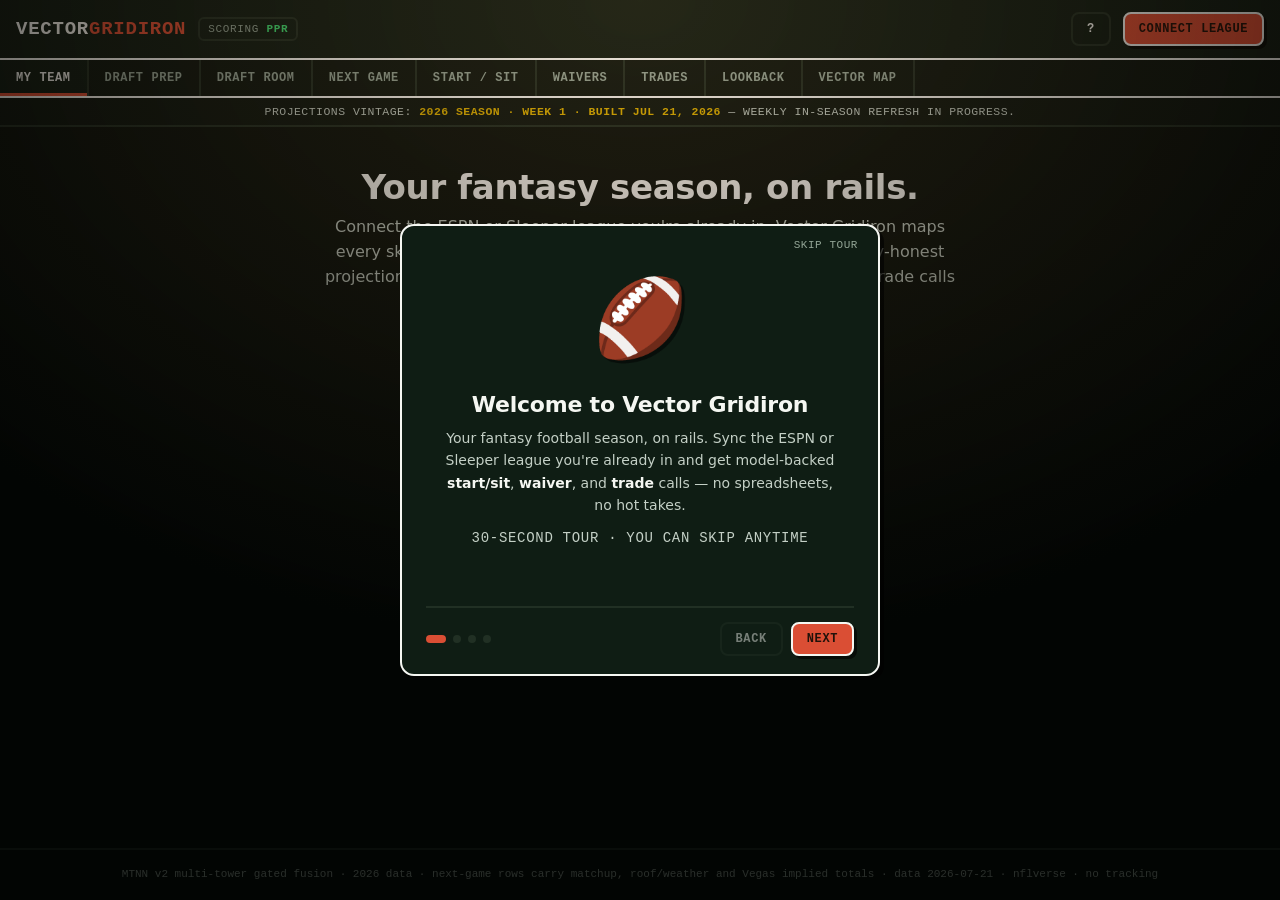
==== commit 021a6193: "Wave A: public truth — vintage on the door, one scorecard, ESPN cookie flow retired - Vintage strip " ====
--- a/public/index.html
+++ b/public/index.html
@@ -32,6 +32,8 @@
   <button class="vg-tab" role="tab" data-view="explorer" aria-selected="false">Vector Map</button>
 </nav>
 
+<div class="vg-vintage" id="data-vintage" role="note">Projections vintage: <b>2026 season · Week 1 · built Jul 21, 2026</b> — weekly in-season refresh in progress.</div>
+
 <main id="app">
 
   <!-- MY TEAM -->
@@ -306,10 +308,10 @@
           </div>
         </div>
         <h2>Every skill player, mapped</h2>
-        <p>We turn 9 seasons of NFL box scores into a per-game statistical
-          <b>profile</b> for each player, then place them in a learned space where
-          neighbors <b>play alike</b>. That powers comps, trade ideas, and the
-          3D Vector Map.</p>
+        <p>We turn 28 seasons of NFL box scores (1999–2026) into a per-game
+          statistical <b>profile</b> for each player-season — 10,701 of them —
+          then place them in a learned space where neighbors <b>play alike</b>.
+          That powers comps, trade ideas, and the 3D Vector Map.</p>
         <div class="vg-nux__legend">
           <span><i style="background:var(--qb)"></i>QB</span>
           <span><i style="background:var(--rb)"></i>RB</span>
@@ -322,25 +324,28 @@
       <section class="vg-nux__slide" data-step="2">
         <div class="vg-nux__art">
           <div class="vg-nux__meters">
-            <div><b>4.78</b><span>model MAE</span></div>
-            <div class="is-worse"><b>5.13</b><span>guess-the-average</span></div>
+            <div><b>0.68</b><span>model rank correlation</span></div>
+            <div class="is-worse"><b>0.65</b><span>recent-form ranking</span></div>
           </div>
         </div>
-        <h2>Projections you can actually trust</h2>
-        <p>A neural net projects weekly points from each player's recent form.
-          It's scored the honest way — trained on 2016–22, tested on a season it
-          never saw (2024) — and it <b>beats</b> what you'd get eyeballing the
-          averages. Every projection ships with a <b>floor and ceiling</b>,
-          because weekly fantasy is noisy and pretending otherwise is a lie.</p>
+        <h2>Projections, scored honestly</h2>
+        <p>A neural net projects weekly PPR points from each player's recent
+          form, matchup, and game conditions. It's scored the honest way — a
+          walk-forward backtest on 2025 (weeks 2–18), a season the frozen model
+          never trained on, ranking players using only prior weeks. Its ordering
+          tracked actual points better than ranking by recent form alone (rank
+          correlation <b>0.68 vs 0.65</b>). Every projection ships with a
+          <b>floor and ceiling</b>, because weekly fantasy is noisy and
+          pretending otherwise is a lie.</p>
       </section>
 
       <!-- 4 · connect -->
       <section class="vg-nux__slide" data-step="3">
         <div class="vg-nux__art vg-nux__art--logo">🔗</div>
         <h2>Bring your league</h2>
-        <p>Connect read-only in seconds. Credentials live only in your browser —
-          nothing is stored on a server. Not ready? Explore a demo league built
-          from the real projection board.</p>
+        <p>Connect read-only in seconds — Sleeper by league ID, ESPN by league
+          ID (public-view leagues). Nothing is stored on a server. Not ready?
+          Explore a demo league built from the real projection board.</p>
         <div class="vg-nux__cta">
           <button class="vg-btn vg-btn--primary" id="nux-connect" type="button">Connect my league</button>
           <button class="vg-btn vg-btn--ghost" id="nux-demo" type="button">Explore a demo league</button>
@@ -362,8 +367,10 @@
 <div class="vg-backdrop" id="connect-backdrop" hidden>
   <div class="vg-modal" role="dialog" aria-modal="true" aria-labelledby="connect-title">
     <h2 id="connect-title">Connect your league</h2>
-    <p class="vg-modal__sub">Read-only. Credentials live only in this browser
-      (localStorage) and are sent straight to the platform's API. Nothing is stored on a server.</p>
+    <p class="vg-modal__sub">Read-only. Sleeper loads straight from Sleeper's
+      public API. ESPN loads by League ID — public-view leagues only — through
+      a thin proxy. Nothing is stored on a server, and this site never asks for
+      your ESPN password or session cookies.</p>
 
     <div class="vg-platform" id="platform-pick">
       <button class="vg-btn" data-platform="espn" aria-pressed="true">ESPN</button>
@@ -383,10 +390,6 @@
           (the <b>Lookback</b> tab lets you grade any past year).</p>
       </div>
 
-      <!-- hidden canonical cookie store; filled by the paste box / bookmarklet -->
-      <input type="hidden" id="espn-s2">
-      <input type="hidden" id="espn-swid">
-
       <div class="vg-tip">
         <b>Private league?</b> Easiest fix, works on your phone, no cookies:
         if you're the league manager, in the ESPN app open
@@ -394,36 +397,6 @@
         Then just the League ID above connects.
       </div>
 
-      <details class="vg-adv" id="espn-cookie-adv">
-        <summary>Not the manager? Paste cookies instead</summary>
-        <div style="margin-top:10px">
-          <div class="vg-field">
-            <label for="espn-cookies">Paste your ESPN cookies</label>
-            <textarea class="vg-input" id="espn-cookies" rows="3"
-              placeholder="Paste the two values (espn_s2 and SWID) here — any order, or as espn_s2=…; SWID={…}. We pull out both."></textarea>
-            <div class="vg-cookie-status" id="espn-cookie-status"></div>
-          </div>
-          <details class="vg-adv" open>
-            <summary>How do I get these?</summary>
-            <div style="margin-top:8px">
-              <p class="vg-note"><b>Reliable way (use a computer once):</b></p>
-              <ol class="vg-steps">
-                <li>On a computer, open <b>fantasy.espn.com</b> in Chrome/Edge and sign in so you can see your league.</li>
-                <li>Press <b>F12</b> (or right-click → Inspect) → <b>Application</b> tab → left side <b>Cookies</b> → <b>https://fantasy.espn.com</b>.</li>
-                <li>Find <b>espn_s2</b>, copy its (long) Value. Find <b>SWID</b>, copy its Value (looks like <code>{XXXX-…}</code>).</li>
-                <li>Paste both into the box above — order doesn't matter.</li>
-              </ol>
-              <p class="vg-note"><b>On your phone only?</b> Do the steps on a computer, then text/email
-                the two values to yourself and paste them here. They're login tokens — send only to yourself.</p>
-              <p class="vg-note" style="margin-top:8px"><b>Shortcut (desktop bookmarklet):</b> drag this to your
-                bookmarks bar, open fantasy.espn.com logged in, click it — it copies both for you.
-                If it says "not found", use the reliable way above.</p>
-              <a class="vg-bookmarklet" id="espn-bookmarklet"
-                 href="javascript:(function(){try{var c=document.cookie;var s2=(c.match(/espn_s2=([^;]+)/)||[])[1];var sw=(c.match(/SWID=([^;]+)/)||[])[1];if(s2&&sw){navigator.clipboard.writeText('espn_s2='+s2+'; SWID='+sw);alert('Copied your ESPN cookies. Paste them into Vector Gridiron.');}else{alert('Not found here (espn_s2 may be protected). Use DevTools > Application > Cookies > fantasy.espn.com.');}}catch(e){alert('Bookmarklet error: '+e);}})();">🍪 Grab ESPN cookies</a>
-            </div>
-          </details>
-        </div>
-      </details>
     </div>
 
     <div id="fields-sleeper" hidden>
@@ -449,7 +422,7 @@
 </div>
 
 <footer class="vg-footer" id="footer">
-  <span id="foot-model">multi-task MTNN</span> · holistic features (usage · snaps · age · weather · Vegas · rest · def-vs-pos) ·
+  <span id="foot-model">multi-task MTNN</span> · next-game rows carry matchup, roof/weather and Vegas implied totals ·
   data <span id="foot-built">—</span> · nflverse · no tracking
 </footer>
 
--- a/public/assets/gridiron.css
+++ b/public/assets/gridiron.css
@@ -100,6 +100,11 @@
 .vg-hero h1{font-size:26px;margin:0 0 8px;letter-spacing:-.01em}
 .vg-hero p{color:var(--ink-soft);max-width:640px;margin:0 auto 16px;line-height:1.55}
 @media(min-width:600px){.vg-hero h1{font-size:34px}}
+/* data-vintage strip — freshness on the door, under the tabs on every view */
+.vg-vintage{font-family:var(--mono);font-size:11.5px;letter-spacing:.04em;
+  text-transform:uppercase;color:var(--ink-soft);background:var(--surface-2);
+  border-bottom:2px solid var(--hairline);padding:7px 16px;text-align:center}
+.vg-vintage b{color:var(--warm)}
 
 .vg-field{display:block;margin-bottom:12px}
 .vg-field label{display:block;font-family:var(--mono);font-size:11px;
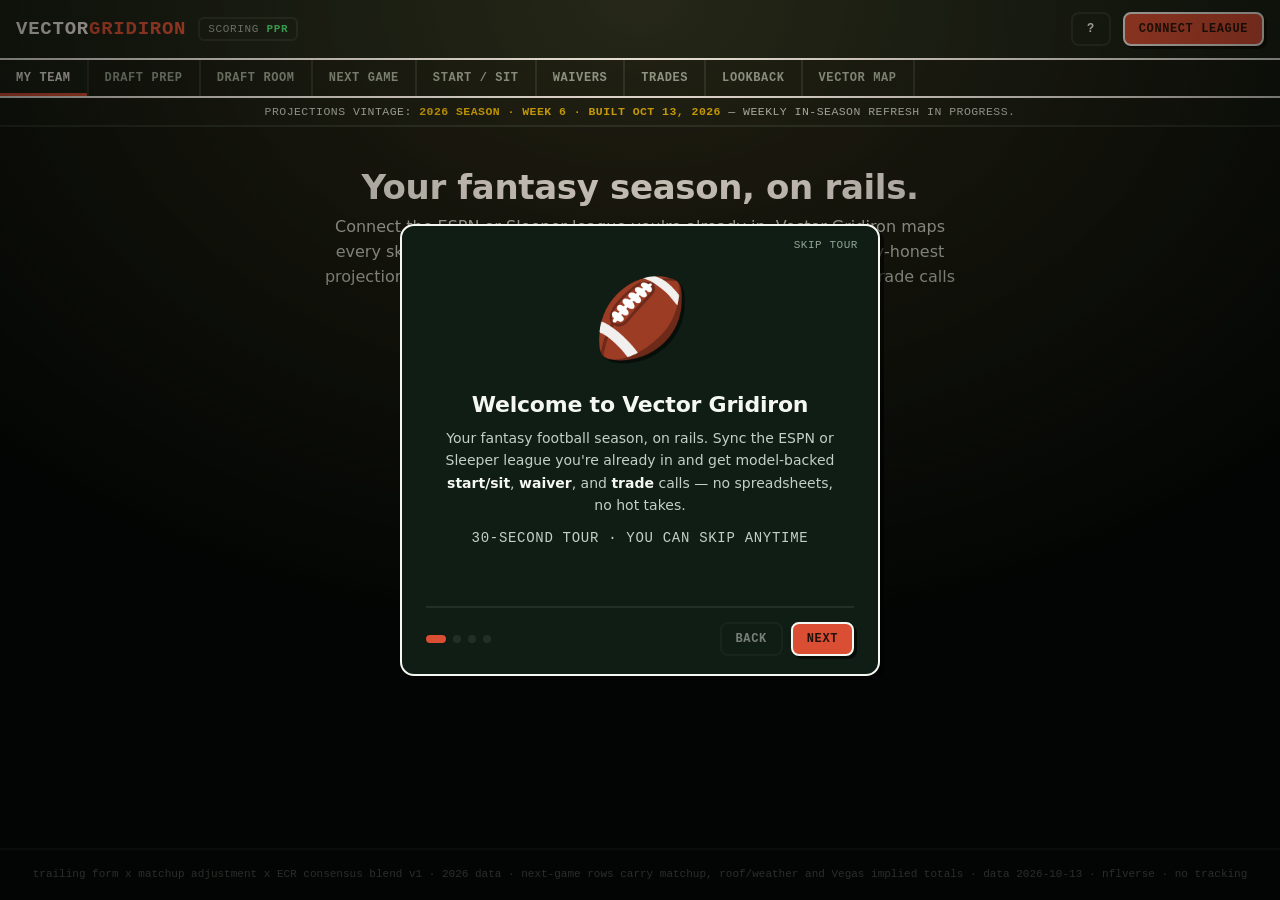
==== commit f5731f5e: "Wave B: real weekly data pipeline (nflverse) + computed backtest pipeline/build_site_data.py: nflrea" ====
--- a/public/index.html
+++ b/public/index.html
@@ -32,7 +32,7 @@
   <button class="vg-tab" role="tab" data-view="explorer" aria-selected="false">Vector Map</button>
 </nav>
 
-<div class="vg-vintage" id="data-vintage" role="note">Projections vintage: <b>2026 season · Week 1 · built Jul 21, 2026</b> — weekly in-season refresh in progress.</div>
+<div class="vg-vintage" id="data-vintage" role="note">Projections vintage: <b>2026 season · Week 6 · built Oct 13, 2026</b> — weekly in-season refresh in progress.</div>
 
 <main id="app">
 
@@ -126,7 +126,7 @@
     </div>
   </section>
 
-  <!-- NEXT GAME (weekly MTNN) -->
+  <!-- NEXT GAME (weekly blend) -->
   <section class="vg-view" id="view-nextgame" role="tabpanel">
     <div class="vg-card">
       <div class="vg-card__title">Next-game projections — <span id="nextgame-week-label"></span>
@@ -324,17 +324,17 @@
       <section class="vg-nux__slide" data-step="2">
         <div class="vg-nux__art">
           <div class="vg-nux__meters">
-            <div><b>0.68</b><span>model rank correlation</span></div>
-            <div class="is-worse"><b>0.65</b><span>recent-form ranking</span></div>
+            <div><b>4.45</b><span>weekly error, PPR pts</span></div>
+            <div class="is-worse"><b>4.91</b><span>recent-form error</span></div>
           </div>
         </div>
         <h2>Projections, scored honestly</h2>
-        <p>A neural net projects weekly PPR points from each player's recent
-          form, matchup, and game conditions. It's scored the honest way — a
-          walk-forward backtest on 2025 (weeks 2–18), a season the frozen model
-          never trained on, ranking players using only prior weeks. Its ordering
-          tracked actual points better than ranking by recent form alone (rank
-          correlation <b>0.68 vs 0.65</b>). Every projection ships with a
+        <p>A blend of recent form, matchup adjustment, and expert consensus
+          projects weekly PPR points. It's scored the honest way — a
+          walk-forward backtest over 2026 weeks 2–5 (2,788 player-weeks),
+          projecting each week from prior data only. Weekly error:
+          <b>MAE 4.45</b> PPR points vs 4.91 for ranking by recent form alone
+          (rank correlation <b>0.70 vs 0.64</b>). Every projection ships with a
           <b>floor and ceiling</b>, because weekly fantasy is noisy and
           pretending otherwise is a lie.</p>
       </section>
@@ -422,10 +422,10 @@
 </div>
 
 <footer class="vg-footer" id="footer">
-  <span id="foot-model">multi-task MTNN</span> · next-game rows carry matchup, roof/weather and Vegas implied totals ·
+  <span id="foot-model">trailing form × matchup × consensus blend v1</span> · next-game rows carry matchup, roof/weather and Vegas implied totals ·
   data <span id="foot-built">—</span> · nflverse · no tracking
 </footer>
 
-<script src="assets/app.js?v=backtest-1" defer></script>
+<script src="assets/app.js?v=wave-b" defer></script>
 </body>
 </html>
